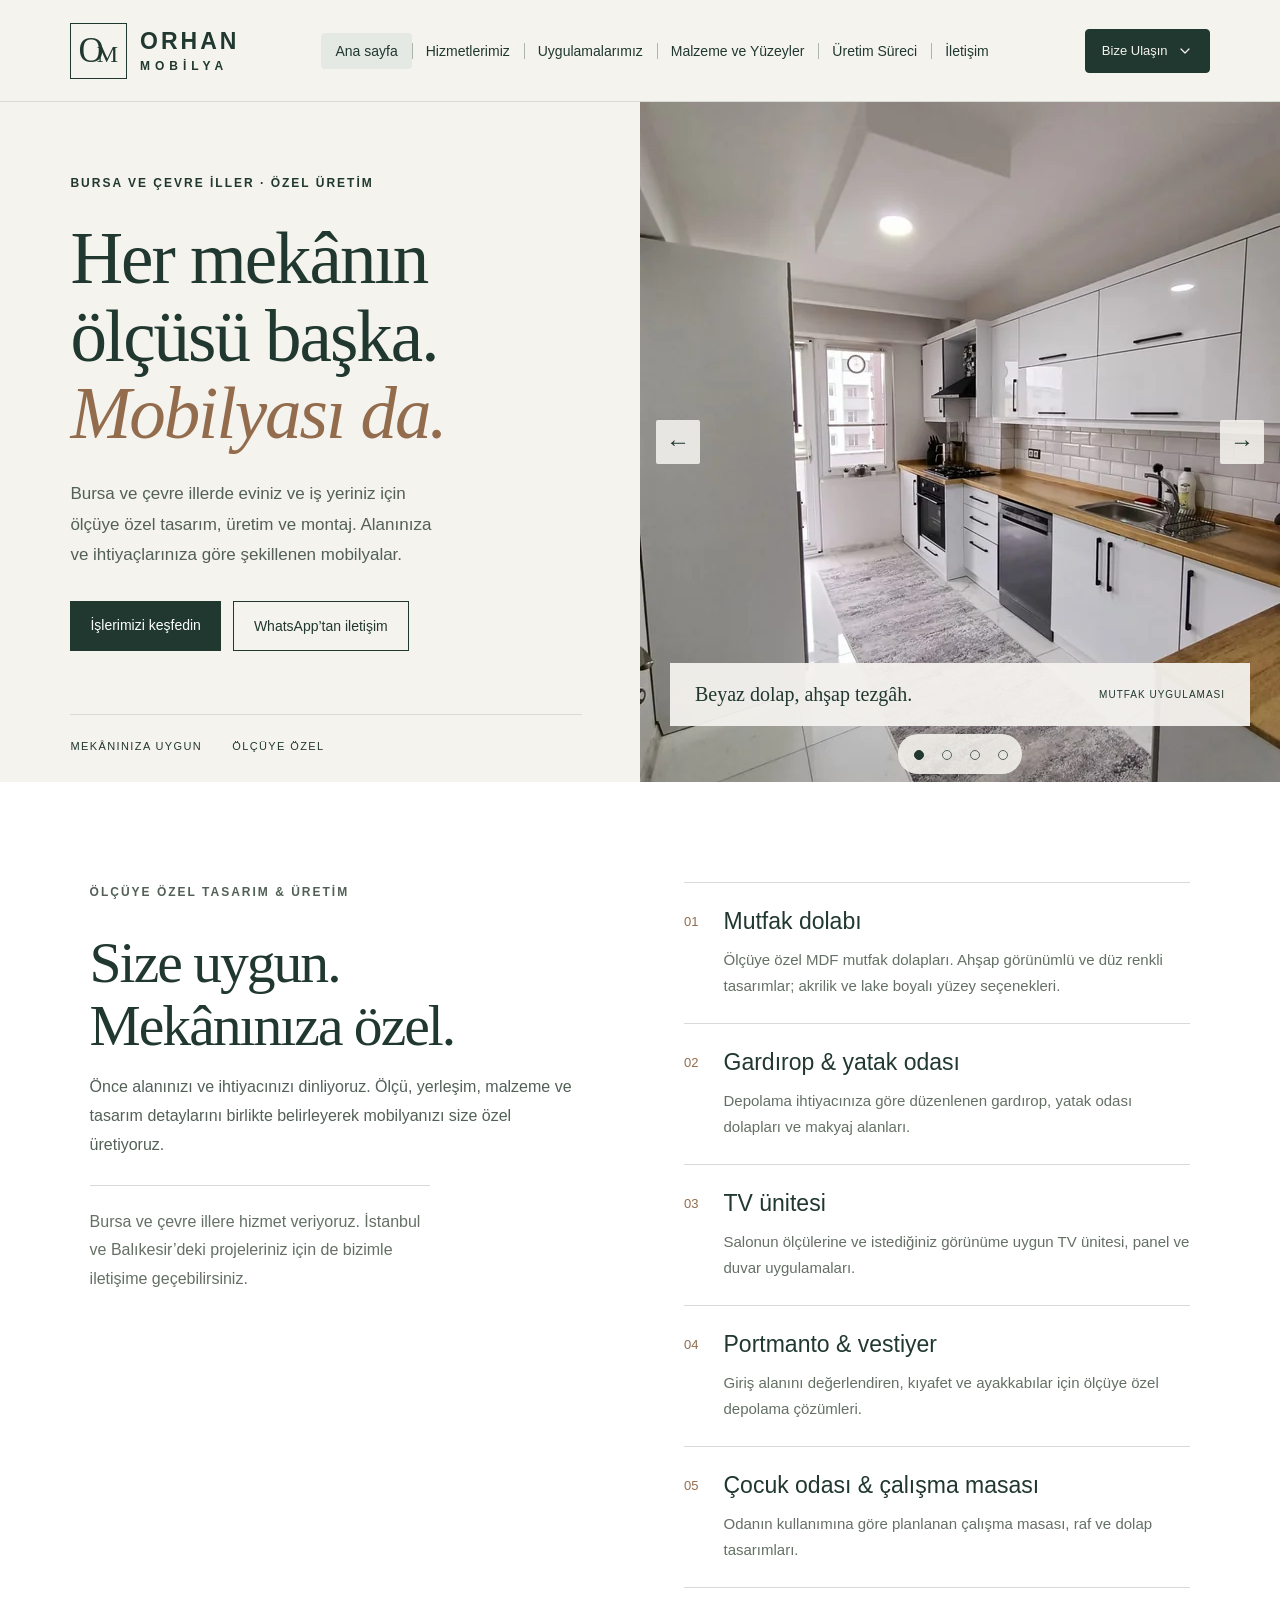
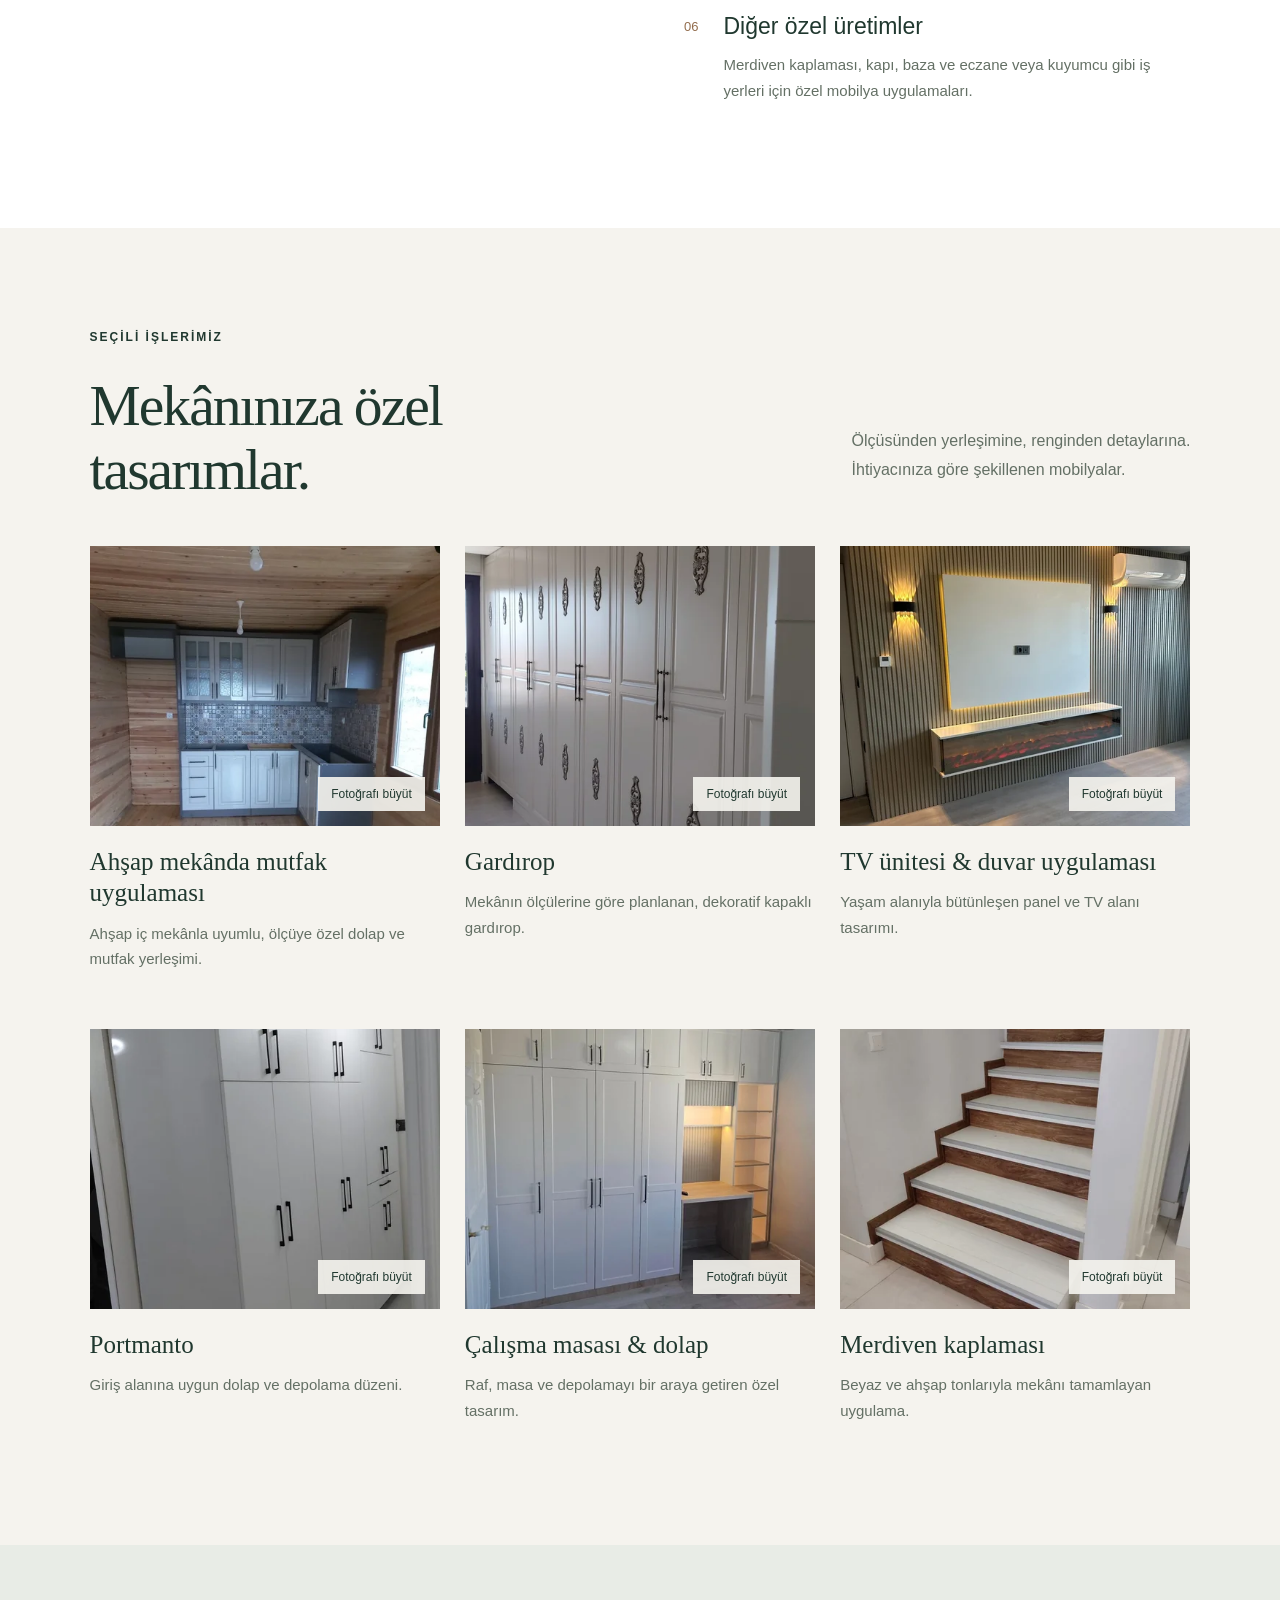
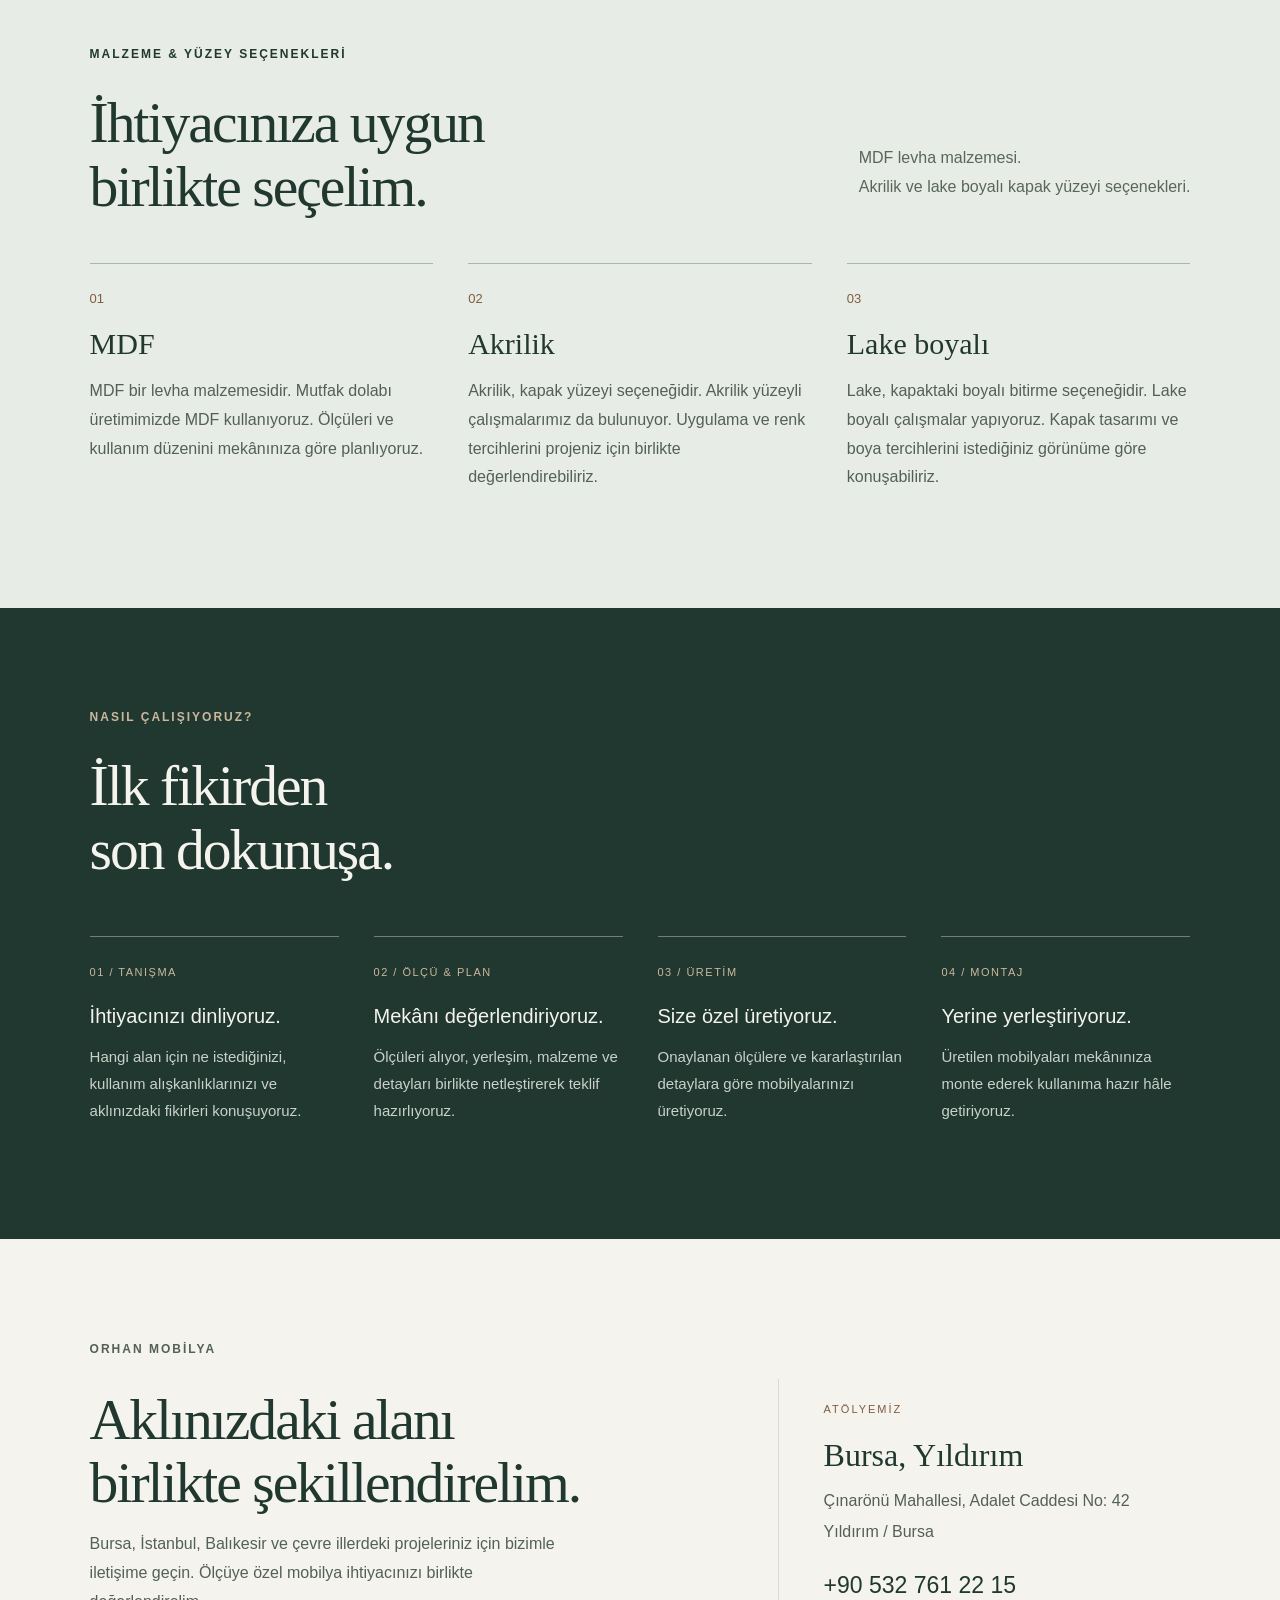
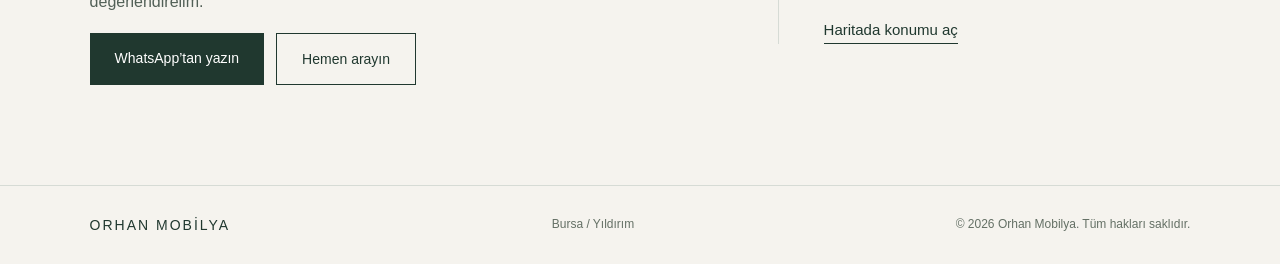
==== index.html @ ac1e9e8d "Update primary domain to www.orhanmobilyabursa.com" ====
<!doctype html>
<html lang="tr">
<head>
<meta charset="UTF-8">
<meta name="viewport" content="width=device-width,initial-scale=1">
<title>Orhan Mobilya | Bursa Yıldırım · Ölçüye Özel Üretim</title>
<meta name="description" content="Bursa ve çevre illerde ölçüye özel mobilya tasarımı, üretimi ve montajı. Gerçek mutfak, gardırop, TV ünitesi ve portmanto uygulamalarımızı keşfedin.">
<link rel="canonical" href="https://www.orhanmobilyabursa.com/">
<meta property="og:url" content="https://www.orhanmobilyabursa.com/">
<link rel="icon" href="/assets/favicon.svg" type="image/svg+xml">
<link rel="stylesheet" href="/style.css">
<script src="/script.js" defer></script>
</head>
<body>
<a class="skip-link" href="#main-content">İçeriğe geç</a>
<header><a class="brand" href="/" aria-current="page" aria-label="Orhan Mobilya ana sayfa"><span class="brand-mark">O<span>M</span></span><span>ORHAN<small>MOBİLYA</small></span></a><button class="menu-toggle" type="button" aria-controls="menu-panel" aria-expanded="false" aria-label="Menüyü aç" hidden><svg width="22" height="22" viewBox="0 0 24 24" fill="none" stroke="currentColor" stroke-width="1.6" stroke-linecap="round" aria-hidden="true"><path d="M4 6h16M4 12h16M4 18h16"/></svg></button><div id="menu-panel"><nav id="main-menu" aria-label="Ana menü"><a href="/" aria-current="page">Ana sayfa</a><a href="/hizmetler/">Hizmetlerimiz</a><a href="/uygulamalar/">Uygulamalarımız</a><a href="/malzemeler/">Malzeme ve Yüzeyler</a><a href="/uretim-sureci/">Üretim Süreci</a><a href="/iletisim/">İletişim</a></nav>
<details class="header-reach"><summary class="header-contact">Bize Ulaşın<svg width="16" height="16" viewBox="0 0 24 24" fill="none" stroke="currentColor" stroke-width="1.8" stroke-linecap="round" stroke-linejoin="round" aria-hidden="true"><path d="m6 9 6 6 6-6"/></svg></summary><div class="reach-options"><a href="tel:+905327612215"><span>Telefon ile arayın</span><strong>+90 532 761 22 15</strong></a><a href="https://wa.me/905327612215" target="_blank" rel="noopener noreferrer"><span>WhatsApp’tan yazın</span><small>Mesaj gönderin ↗</small></a></div></details></div></header>
<main id="main-content"><section class="hero"><div class="hero-copy"><p class="eyebrow">BURSA VE ÇEVRE İLLER · ÖZEL ÜRETİM</p><h1>Her mekânın<br>ölçüsü başka.<br><em>Mobilyası da.</em></h1><p class="intro">Bursa ve çevre illerde eviniz ve iş yeriniz için ölçüye özel tasarım, üretim ve montaj. Alanınıza ve ihtiyaçlarınıza göre şekillenen mobilyalar.</p><div class="hero-actions"><a class="button dark" href="/uygulamalar/">İşlerimizi keşfedin</a><a class="button outline" href="https://wa.me/905327612215" target="_blank" rel="noopener noreferrer">WhatsApp’tan iletişim</a></div><div class="hero-bottom"><span>MEKÂNINIZA UYGUN</span><span>ÖLÇÜYE ÖZEL</span></div></div><div class="hero-gallery" role="region" aria-roledescription="galeri" aria-label="Gerçek proje fotoğrafları">
<div class="hero-track" id="hero-track" tabindex="0" aria-label="Proje fotoğrafları; sağ ve sol ok tuşlarıyla gezinin"><figure class="hero-slide" role="group" aria-roledescription="slayt" aria-label="1 / 4: Mutfak uygulaması"><picture><source type="image/webp" srcset="/assets/mutfak-beyaz-ahsap-tezgah-320.webp 320w, /assets/mutfak-beyaz-ahsap-tezgah-480.webp 480w, /assets/mutfak-beyaz-ahsap-tezgah-640.webp 640w, /assets/mutfak-beyaz-ahsap-tezgah-900.webp 900w, /assets/mutfak-beyaz-ahsap-tezgah-1200.webp 1200w" sizes="(max-width: 700px) 100vw, 50vw"><img src="/assets/mutfak-beyaz-ahsap-tezgah.jpg" width="1200" height="1600" loading="eager" decoding="async" fetchpriority="high" alt="Beyaz kapaklı, siyah kulplu ve ahşap tezgâhlı mutfak dolapları"></picture><figcaption><span>Beyaz dolap, ahşap tezgâh.</span><small>Mutfak uygulaması</small></figcaption></figure>
<figure class="hero-slide" role="group" aria-roledescription="slayt" aria-label="2 / 4: Gardırop uygulaması"><picture><source type="image/webp" srcset="/assets/secilmis-gardirop-320.webp 320w, /assets/secilmis-gardirop-480.webp 480w, /assets/secilmis-gardirop-640.webp 640w, /assets/secilmis-gardirop-900.webp 900w" sizes="(max-width: 700px) 100vw, 50vw"><img src="/assets/secilmis-gardirop.jpg" width="900" height="1600" loading="lazy" decoding="async" alt="Dekoratif kapaklı, ölçüye özel gardırop"></picture><figcaption><span>Mekâna göre planlanan gardırop.</span><small>Gardırop uygulaması</small></figcaption></figure>
<figure class="hero-slide" role="group" aria-roledescription="slayt" aria-label="3 / 4: TV ünitesi uygulaması"><picture><source type="image/webp" srcset="/assets/secilmis-tv-320.webp 320w, /assets/secilmis-tv-480.webp 480w, /assets/secilmis-tv-640.webp 640w, /assets/secilmis-tv-900.webp 900w, /assets/secilmis-tv-1200.webp 1200w" sizes="(max-width: 700px) 100vw, 50vw"><img src="/assets/secilmis-tv.jpg" width="1200" height="1600" loading="lazy" decoding="async" alt="Ahşap tonlarında panel ve TV ünitesi"></picture><figcaption><span>Salonla bütünleşen TV alanı.</span><small>TV ünitesi uygulaması</small></figcaption></figure>
<figure class="hero-slide" role="group" aria-roledescription="slayt" aria-label="4 / 4: Portmanto uygulaması"><picture><source type="image/webp" srcset="/assets/secilmis-portmanto-320.webp 320w, /assets/secilmis-portmanto-480.webp 480w, /assets/secilmis-portmanto-640.webp 640w, /assets/secilmis-portmanto-900.webp 900w, /assets/secilmis-portmanto-1011.webp 1011w" sizes="(max-width: 700px) 100vw, 50vw"><img src="/assets/secilmis-portmanto.jpg" width="1011" height="1600" loading="lazy" decoding="async" alt="Giriş alanında beyaz kapaklı portmanto"></picture><figcaption><span>Giriş alanına uygun depolama.</span><small>Portmanto uygulaması</small></figcaption></figure></div>
<div class="gallery-controls" hidden><button type="button" class="gallery-arrow" data-direction="-1" aria-label="Önceki proje fotoğrafı" aria-controls="hero-track">←</button><div class="gallery-dots"><button class="gallery-dot" type="button" data-slide="0" aria-label="Mutfak uygulaması fotoğrafına geç" aria-current="true"></button><button class="gallery-dot" type="button" data-slide="1" aria-label="Gardırop uygulaması fotoğrafına geç"></button><button class="gallery-dot" type="button" data-slide="2" aria-label="TV ünitesi uygulaması fotoğrafına geç"></button><button class="gallery-dot" type="button" data-slide="3" aria-label="Portmanto uygulaması fotoğrafına geç"></button></div><button type="button" class="gallery-arrow" data-direction="1" aria-label="Sonraki proje fotoğrafı" aria-controls="hero-track">→</button></div>
<p class="sr-only" role="status" aria-live="polite" id="gallery-status">1 / 4: Mutfak uygulaması</p></div></section>
<section id="hizmetler" class="services section"><div class="section-heading"><p class="eyebrow">ÖLÇÜYE ÖZEL TASARIM & ÜRETİM</p><h2>Size uygun.<br>Mekânınıza özel.</h2><p>Önce alanınızı ve ihtiyacınızı dinliyoruz. Ölçü, yerleşim, malzeme ve tasarım detaylarını birlikte belirleyerek mobilyanızı size özel üretiyoruz.</p><p class="service-region">Bursa ve çevre illere hizmet veriyoruz. İstanbul ve Balıkesir’deki projeleriniz için de bizimle iletişime geçebilirsiniz.</p></div><div class="service-list"><article><span>01</span><div><h3>Mutfak dolabı</h3><p>Ölçüye özel MDF mutfak dolapları. Ahşap görünümlü ve düz renkli tasarımlar; akrilik ve lake boyalı yüzey seçenekleri.</p></div></article><article><span>02</span><div><h3>Gardırop & yatak odası</h3><p>Depolama ihtiyacınıza göre düzenlenen gardırop, yatak odası dolapları ve makyaj alanları.</p></div></article><article><span>03</span><div><h3>TV ünitesi</h3><p>Salonun ölçülerine ve istediğiniz görünüme uygun TV ünitesi, panel ve duvar uygulamaları.</p></div></article><article><span>04</span><div><h3>Portmanto & vestiyer</h3><p>Giriş alanını değerlendiren, kıyafet ve ayakkabılar için ölçüye özel depolama çözümleri.</p></div></article><article><span>05</span><div><h3>Çocuk odası & çalışma masası</h3><p>Odanın kullanımına göre planlanan çalışma masası, raf ve dolap tasarımları.</p></div></article><article><span>06</span><div><h3>Diğer özel üretimler</h3><p>Merdiven kaplaması, kapı, baza ve eczane veya kuyumcu gibi iş yerleri için özel mobilya uygulamaları.</p></div></article></div></section>
<section id="isler" class="projects section"><div class="projects-head"><div><p class="eyebrow">SEÇİLİ İŞLERİMİZ</p><h2>Mekânınıza özel<br>tasarımlar.</h2></div><p>Ölçüsünden yerleşimine, renginden detaylarına.<br>İhtiyacınıza göre şekillenen mobilyalar.</p></div><div class="gallery real-gallery"><article class="project-card"><button class="project" data-photo="/assets/secilmis-mutfak.jpg" data-title="Ahşap mekânda mutfak uygulaması"><div class="image-wrap"><picture><source type="image/webp" srcset="/assets/secilmis-mutfak-320.webp 320w, /assets/secilmis-mutfak-480.webp 480w, /assets/secilmis-mutfak-640.webp 640w, /assets/secilmis-mutfak-900.webp 900w, /assets/secilmis-mutfak-1200.webp 1200w" sizes="(max-width: 700px) 86vw, (max-width: 1100px) calc(43vw - 12.5px), calc(28.6667vw - 16.6667px)"><img width="1200" height="1170" decoding="async" loading="lazy" src="/assets/secilmis-mutfak.jpg" alt="Ahşap iç mekânla uyumlu, ölçüye özel dolap ve mutfak yerleşimi."></picture><span>Fotoğrafı büyüt</span></div><div class="caption"><h3>Ahşap mekânda mutfak uygulaması</h3><p>Ahşap iç mekânla uyumlu, ölçüye özel dolap ve mutfak yerleşimi.</p></div></button></article><article class="project-card"><button class="project" data-photo="/assets/secilmis-gardirop.jpg" data-title="Gardırop"><div class="image-wrap"><picture><source type="image/webp" srcset="/assets/secilmis-gardirop-320.webp 320w, /assets/secilmis-gardirop-480.webp 480w, /assets/secilmis-gardirop-640.webp 640w, /assets/secilmis-gardirop-900.webp 900w" sizes="(max-width: 700px) 86vw, (max-width: 1100px) calc(43vw - 12.5px), calc(28.6667vw - 16.6667px)"><img width="900" height="1600" decoding="async" loading="lazy" src="/assets/secilmis-gardirop.jpg" alt="Mekânın ölçülerine göre planlanan, dekoratif kapaklı gardırop."></picture><span>Fotoğrafı büyüt</span></div><div class="caption"><h3>Gardırop</h3><p>Mekânın ölçülerine göre planlanan, dekoratif kapaklı gardırop.</p></div></button></article><article class="project-card"><button class="project" data-photo="/assets/secilmis-tv.jpg" data-title="TV ünitesi &amp; duvar uygulaması"><div class="image-wrap"><picture><source type="image/webp" srcset="/assets/secilmis-tv-320.webp 320w, /assets/secilmis-tv-480.webp 480w, /assets/secilmis-tv-640.webp 640w, /assets/secilmis-tv-900.webp 900w, /assets/secilmis-tv-1200.webp 1200w" sizes="(max-width: 700px) 86vw, (max-width: 1100px) calc(43vw - 12.5px), calc(28.6667vw - 16.6667px)"><img width="1200" height="1600" decoding="async" loading="lazy" src="/assets/secilmis-tv.jpg" alt="Yaşam alanıyla bütünleşen panel ve TV alanı tasarımı."></picture><span>Fotoğrafı büyüt</span></div><div class="caption"><h3>TV ünitesi & duvar uygulaması</h3><p>Yaşam alanıyla bütünleşen panel ve TV alanı tasarımı.</p></div></button></article><article class="project-card"><button class="project" data-photo="/assets/secilmis-portmanto.jpg" data-title="Portmanto"><div class="image-wrap"><picture><source type="image/webp" srcset="/assets/secilmis-portmanto-320.webp 320w, /assets/secilmis-portmanto-480.webp 480w, /assets/secilmis-portmanto-640.webp 640w, /assets/secilmis-portmanto-900.webp 900w, /assets/secilmis-portmanto-1011.webp 1011w" sizes="(max-width: 700px) 86vw, (max-width: 1100px) calc(43vw - 12.5px), calc(28.6667vw - 16.6667px)"><img width="1011" height="1600" decoding="async" loading="lazy" src="/assets/secilmis-portmanto.jpg" alt="Giriş alanına uygun dolap ve depolama düzeni."></picture><span>Fotoğrafı büyüt</span></div><div class="caption"><h3>Portmanto</h3><p>Giriş alanına uygun dolap ve depolama düzeni.</p></div></button></article><article class="project-card"><button class="project" data-photo="/assets/secilmis-calisma.jpg" data-title="Çalışma masası &amp; dolap"><div class="image-wrap"><picture><source type="image/webp" srcset="/assets/secilmis-calisma-320.webp 320w, /assets/secilmis-calisma-480.webp 480w, /assets/secilmis-calisma-640.webp 640w, /assets/secilmis-calisma-900.webp 900w, /assets/secilmis-calisma-1170.webp 1170w" sizes="(max-width: 700px) 86vw, (max-width: 1100px) calc(43vw - 12.5px), calc(28.6667vw - 16.6667px)"><img width="1170" height="1174" decoding="async" loading="lazy" src="/assets/secilmis-calisma.jpg" alt="Raf, masa ve depolamayı bir araya getiren özel tasarım."></picture><span>Fotoğrafı büyüt</span></div><div class="caption"><h3>Çalışma masası & dolap</h3><p>Raf, masa ve depolamayı bir araya getiren özel tasarım.</p></div></button></article><article class="project-card"><button class="project" data-photo="/assets/secilmis-merdiven.jpg" data-title="Merdiven kaplaması"><div class="image-wrap"><picture><source type="image/webp" srcset="/assets/secilmis-merdiven-320.webp 320w, /assets/secilmis-merdiven-480.webp 480w, /assets/secilmis-merdiven-640.webp 640w, /assets/secilmis-merdiven-900.webp 900w, /assets/secilmis-merdiven-1200.webp 1200w" sizes="(max-width: 700px) 86vw, (max-width: 1100px) calc(43vw - 12.5px), calc(28.6667vw - 16.6667px)"><img width="1200" height="1600" decoding="async" loading="lazy" src="/assets/secilmis-merdiven.jpg" alt="Beyaz ve ahşap tonlarıyla mekânı tamamlayan uygulama."></picture><span>Fotoğrafı büyüt</span></div><div class="caption"><h3>Merdiven kaplaması</h3><p>Beyaz ve ahşap tonlarıyla mekânı tamamlayan uygulama.</p></div></button></article></div></section>
<section id="malzemeler" class="materials section"><div class="projects-head"><div><p class="eyebrow">MALZEME & YÜZEY SEÇENEKLERİ</p><h2>İhtiyacınıza uygun<br>birlikte seçelim.</h2></div><p>MDF levha malzemesi.<br>Akrilik ve lake boyalı kapak yüzeyi seçenekleri.</p></div><div class="material-grid"><article><span>01</span><h3>MDF</h3><p>MDF bir levha malzemesidir. Mutfak dolabı üretimimizde MDF kullanıyoruz. Ölçüleri ve kullanım düzenini mekânınıza göre planlıyoruz.</p></article><article><span>02</span><h3>Akrilik</h3><p>Akrilik, kapak yüzeyi seçeneğidir. Akrilik yüzeyli çalışmalarımız da bulunuyor. Uygulama ve renk tercihlerini projeniz için birlikte değerlendirebiliriz.</p></article><article><span>03</span><h3>Lake boyalı</h3><p>Lake, kapaktaki boyalı bitirme seçeneğidir. Lake boyalı çalışmalar yapıyoruz. Kapak tasarımı ve boya tercihlerini istediğiniz görünüme göre konuşabiliriz.</p></article></div></section>
<section id="surec" class="process section"><p class="eyebrow">NASIL ÇALIŞIYORUZ?</p><h2>İlk fikirden<br>son dokunuşa.</h2><div class="steps"><article><span>01 / TANIŞMA</span><h3>İhtiyacınızı dinliyoruz.</h3><p>Hangi alan için ne istediğinizi, kullanım alışkanlıklarınızı ve aklınızdaki fikirleri konuşuyoruz.</p></article><article><span>02 / ÖLÇÜ & PLAN</span><h3>Mekânı değerlendiriyoruz.</h3><p>Ölçüleri alıyor, yerleşim, malzeme ve detayları birlikte netleştirerek teklif hazırlıyoruz.</p></article><article><span>03 / ÜRETİM</span><h3>Size özel üretiyoruz.</h3><p>Onaylanan ölçülere ve kararlaştırılan detaylara göre mobilyalarınızı üretiyoruz.</p></article><article><span>04 / MONTAJ</span><h3>Yerine yerleştiriyoruz.</h3><p>Üretilen mobilyaları mekânınıza monte ederek kullanıma hazır hâle getiriyoruz.</p></article></div></section>
<section id="iletisim" class="contact section"><div><p class="eyebrow">ORHAN MOBİLYA</p><h2>Aklınızdaki alanı<br>birlikte şekillendirelim.</h2><p>Bursa, İstanbul, Balıkesir ve çevre illerdeki projeleriniz için bizimle iletişime geçin. Ölçüye özel mobilya ihtiyacınızı birlikte değerlendirelim.</p><div class="contact-actions"><a class="button dark" href="https://wa.me/905327612215" target="_blank" rel="noopener noreferrer">WhatsApp’tan yazın</a><a class="button outline" href="tel:+905327612215">Hemen arayın</a></div></div><aside><span class="location-label">ATÖLYEMİZ</span><h3>Bursa, Yıldırım</h3><address>Çınarönü Mahallesi, Adalet Caddesi No: 42<br>Yıldırım / Bursa</address><a class="phone-link" href="tel:+905327612215">+90 532 761 22 15</a><a class="map-link" href="https://www.google.com/maps/search/?api=1&amp;query=Orhan%20Mobilya%2C%20%C3%87%C4%B1nar%C3%B6n%C3%BC%20Mahallesi%2C%20Adalet%20Caddesi%20No%3A%2042%2C%20Y%C4%B1ld%C4%B1r%C4%B1m%2C%20Bursa" target="_blank" rel="noopener noreferrer">Haritada konumu aç</a></aside></section></main>
<footer><a class="footer-brand" href="/">ORHAN MOBİLYA</a><span>Bursa / Yıldırım</span><span class="copyright">© 2026 Orhan Mobilya. Tüm hakları saklıdır.</span></footer>

<dialog id="photo-dialog" aria-labelledby="photo-title"><button class="close" aria-label="Fotoğrafı kapat">×</button><img id="large-photo" decoding="async" alt=""><h2 id="photo-title"></h2></dialog>
</body>
</html>
---- style.css ----
:root{--ink:#20382f;--paper:#f5f3ee;--copper:#926c4c;--line:#d6dbd5}*{box-sizing:border-box}html{scroll-behavior:smooth;scroll-padding-top:95px}body{margin:0;background:var(--paper);color:var(--ink);font-family:Arial,Helvetica,sans-serif;font-size:16px}a{color:inherit;text-decoration:none}button{font:inherit}header{height:102px;padding:0 5.5%;display:flex;align-items:center;justify-content:space-between;border-bottom:1px solid var(--line);gap:24px}.brand{display:flex;align-items:center;gap:13px;letter-spacing:3px;font-weight:700;font-size:23px}.brand small{display:block;font-size:12px;letter-spacing:5px;margin-top:4px}.brand-mark{border:1px solid var(--ink);font-family:Georgia,serif;font-size:35px;letter-spacing:-7px;padding:7px 15px 7px 7px;font-weight:400}.brand-mark span{font-size:24px}nav{display:flex;gap:30px;font-size:14px}.header-contact{font-size:14px;border-bottom:1px solid var(--ink);padding-bottom:7px}.hero{display:grid;grid-template-columns:1fr 1fr;min-height:680px}.hero-copy{padding:72px 9% 30px 11%;display:flex;flex-direction:column;align-items:flex-start}.eyebrow{font-size:12px;letter-spacing:2px;line-height:1.6;font-weight:600;margin:0 0 27px}h1,h2{font-family:Georgia,'Times New Roman',serif;font-weight:400;margin:0;letter-spacing:-2px}h1{font-size:clamp(54px,5.7vw,86px);line-height:1.06}h1 em{font-weight:400;color:var(--copper)}.intro{font-size:17px;line-height:1.8;max-width:370px;margin:27px 0 30px;color:#526057}.button{display:inline-block;padding:17px 25px;font-size:14px}.dark{background:var(--ink);color:#fff}.button:hover{background:#355444}.hero-bottom{display:flex;gap:30px;border-top:1px solid var(--line);width:100%;margin-top:auto;padding-top:25px;font-size:11px;letter-spacing:1.4px}.hero-photo{position:relative;min-height:680px;overflow:hidden}.hero-photo img{width:100%;height:100%;position:absolute;object-fit:cover;object-position:center 47%}.photo-label{position:absolute;bottom:25px;left:30px;right:30px;background:#f5f3eef0;padding:20px 25px;display:flex;justify-content:space-between;gap:15px;align-items:center;font-family:Georgia,serif;font-size:20px}.photo-label small{font:10px Arial;letter-spacing:1px}.section{padding:100px 7%}h2{font-size:clamp(38px,4.5vw,60px);line-height:1.1}h3{font-weight:400;font-size:23px;margin:0 0 12px}.services{display:grid;grid-template-columns:1fr 1fr;gap:8%;background:#fff}.section-heading>p:last-child{max-width:340px;line-height:1.8;color:#647065;margin-top:25px}.service-list article{display:flex;gap:25px;padding:25px 0;border-top:1px solid var(--line)}.service-list article>span{color:var(--copper);font-size:13px;padding-top:6px}.service-list p{font-size:15px;line-height:1.7;color:#647065;margin:0}.projects-head{display:flex;justify-content:space-between;align-items:end;margin-bottom:45px}.projects-head>p{line-height:1.8;color:#647065}.gallery{display:grid;grid-template-columns:1.08fr 1fr;gap:35px}.project{padding:0;border:0;text-align:left;background:none;color:inherit;cursor:zoom-in;width:100%}.image-wrap{position:relative;overflow:hidden;height:270px}.image-wrap img{width:100%;height:100%;object-fit:cover;display:block;transition:transform .5s}.project:hover img{transform:scale(1.035)}.tall .image-wrap{height:680px}.image-wrap>span{position:absolute;right:15px;bottom:15px;padding:10px 13px;background:#f5f3eee8;font-size:12px}.caption{padding:20px 0 22px}.caption h3{font-family:Georgia,serif;font-size:25px}.caption p{font-size:14px;color:#647065;margin:0}.gallery-stack{display:grid;gap:12px}.process{background:var(--ink);color:#f5f3ee}.process .eyebrow{color:#cbb79e}.steps{display:grid;grid-template-columns:repeat(4,1fr);gap:35px;margin-top:55px}.steps article{border-top:1px solid #718077;padding-top:25px}.steps span{font-size:11px;letter-spacing:1.5px;color:#cbb79e}.steps h3{font-size:20px;margin:25px 0 13px}.steps p{font-size:15px;line-height:1.8;color:#c9d1ca}.contact{display:grid;grid-template-columns:1.4fr 1fr;gap:10%}.contact>div>p:last-child{line-height:1.8;color:#647065;margin-top:25px}.contact aside{border-left:1px solid var(--line);padding:20px 0 0 45px;align-self:center}.location-label{font-size:11px;letter-spacing:2px;color:var(--copper)}.contact h3{font:32px Georgia,serif;margin-top:20px}.contact aside p{line-height:1.8;color:#647065}.contact-note{font-size:14px;line-height:1.8;margin-top:25px;padding-top:22px;border-top:1px solid var(--line)}footer{padding:28px 7%;border-top:1px solid var(--line);display:flex;justify-content:space-between;gap:20px;font-size:12px;color:#647065}.footer-brand{letter-spacing:2px;color:var(--ink);font-size:14px}dialog{border:0;background:var(--paper);padding:25px;max-width:90vw;max-height:92vh}dialog::backdrop{background:#10251ded}dialog img{display:block;max-width:80vw;max-height:73vh;object-fit:contain}dialog h2{font-size:23px;letter-spacing:0;margin-top:20px}.close{position:absolute;right:30px;top:30px;width:40px;height:40px;background:var(--paper);border:0;font-size:30px;cursor:pointer}a:focus-visible,button:focus-visible{outline:3px solid #bd8351;outline-offset:5px}@media(max-width:1000px){header{padding:0 5%;height:90px}nav{gap:18px}.hero-copy{padding:55px 8%}.hero{min-height:610px}.hero-photo{min-height:610px}.photo-label{flex-direction:column;align-items:start}.steps{grid-template-columns:1fr 1fr}.tall .image-wrap{height:640px}}@media(max-width:700px){header{height:82px}.brand{font-size:18px}.brand small{font-size:10px}.brand-mark{font-size:28px}nav{display:none}.header-contact{font-size:12px}.hero{grid-template-columns:1fr}.hero-copy{padding:45px 7% 30px}.eyebrow{font-size:11px;margin-bottom:22px}h1{font-size:58px}.intro{font-size:16px;max-width:100%}.hero-bottom{margin-top:35px}.hero-photo{min-height:460px}.photo-label{left:20px;right:20px;bottom:20px;flex-direction:row;font-size:17px}.photo-label small{font-size:9px}.section{padding:65px 7%}.services{grid-template-columns:1fr;gap:30px}h2{font-size:43px}.projects-head{display:block}.projects-head>p{margin-top:22px}.gallery{grid-template-columns:1fr;gap:20px}.tall .image-wrap{height:500px}.image-wrap{height:280px}.steps{gap:25px;grid-template-columns:1fr}.steps h3{margin-top:17px}.contact{grid-template-columns:1fr;gap:30px}.contact aside{padding:25px 0 0;border-left:0;border-top:1px solid var(--line)}footer{flex-direction:column;gap:15px}dialog{padding:15px}dialog img{max-width:82vw}.close{top:20px;right:20px}}@media(prefers-reduced-motion:reduce){html{scroll-behavior:auto}*{transition:none!important}}

/* Updated project gallery, materials and contact */
.hero-actions,.contact-actions{display:flex;gap:12px;flex-wrap:wrap}.outline{border:1px solid var(--ink)}.outline:hover{background:#e5e9e3}.hero-actions .button{padding:16px 20px}.real-gallery{grid-template-columns:repeat(3,minmax(0,1fr));gap:35px 25px}.real-gallery .image-wrap{height:310px}.real-gallery .project{align-self:start}.real-gallery .caption p{line-height:1.7}.materials{background:#e8ece6}.material-grid{display:grid;grid-template-columns:repeat(3,1fr);gap:35px}.material-grid article{border-top:1px solid #aab6a9;padding-top:25px}.material-grid article>span{font-size:13px;color:var(--copper)}.material-grid h3{font-family:Georgia,serif;font-size:30px;margin-top:20px}.material-grid p{font-size:16px;line-height:1.8;color:#526057}.contact address{font-style:normal;font-size:16px;line-height:1.9;color:#526057}.phone-link{display:block;font-size:23px;margin-top:25px}.map-link{display:inline-block;margin-top:22px;padding-bottom:5px;border-bottom:1px solid var(--ink);font-size:15px}@media(max-width:1100px){nav{gap:17px}.header-contact{font-size:12px}.real-gallery{grid-template-columns:repeat(2,minmax(0,1fr))}}@media(max-width:700px){.real-gallery,.material-grid{grid-template-columns:1fr}.real-gallery .image-wrap{height:350px}.real-gallery{gap:25px}.material-grid{gap:25px}.hero-actions .button{font-size:14px}.contact-actions{gap:10px}.phone-link{font-size:22px}}

.service-region{border-top:1px solid var(--line);padding-top:22px}.real-gallery .image-wrap{height:360px}.real-gallery .project:nth-child(4) img{object-position:50% 62%}@media(max-width:700px){.real-gallery .image-wrap{height:380px}}

/* Responsive navigation and photo viewer */
#menu-panel{display:contents}
#main-menu{gap:0}
#main-menu a{position:relative;padding:10px 14px;border-radius:4px;transition:background-color .2s,color .2s,transform .2s}
#main-menu a+a::before{content:"";position:absolute;left:0;top:50%;width:1px;height:16px;background:#aab6a9;transform:translateY(-50%);pointer-events:none}
#main-menu a:hover,#main-menu a:focus-visible{background:#e5e9e3;color:#355444;transform:translateY(-2px)}
.menu-toggle{display:none;border:1px solid var(--ink);background:transparent;color:var(--ink);padding:10px 14px;cursor:pointer;min-height:44px}
.menu-toggle[hidden]{display:none}
.photo-open{overflow:hidden}
dialog img{max-width:100%;height:auto}
dialog h2{overflow-wrap:anywhere}
.hero-copy,.section-heading,.service-list,.contact>div,.contact aside{min-width:0}
@media(max-width:1000px){
 header{height:auto;min-height:90px;flex-wrap:wrap;gap:12px;padding-top:16px;padding-bottom:16px}
 .brand{margin-right:auto}
 .menu-toggle:not([hidden]){display:block}
 #main-menu{order:4;display:flex;flex-basis:100%;flex-wrap:wrap;gap:8px;padding-top:12px;border-top:1px solid var(--line)}
 header:has(.menu-toggle:not([hidden])) #main-menu:not(.is-open){display:none}
 #main-menu a{padding:12px 14px;min-height:44px;border:1px solid var(--line)}
 #main-menu a+a::before{display:none}
}
@media(max-width:700px){
 header{min-height:82px}
 h1{font-size:clamp(46px,8.3vw,58px)}
 h2{font-size:clamp(35px,7vw,43px)}
 .hero-bottom{flex-wrap:wrap;gap:12px 24px}
 .photo-label{flex-wrap:wrap;padding:16px 20px}
 .header-contact{padding:10px 0;min-height:44px}
 dialog{max-width:90vw;max-height:92dvh}
 dialog img{max-height:70dvh}
 .close{width:44px;height:44px}
}
@media(max-width:380px){header{gap:8px}.header-contact{order:3;flex-basis:100%;border-bottom:0}}

/* Header contact button */
.header-reach{position:relative;flex-shrink:0}
.header-contact{list-style:none;cursor:pointer}
.header-contact::-webkit-details-marker{display:none}
.header-reach[open] .header-contact svg{transform:rotate(180deg)}
.reach-options{position:absolute;right:0;top:calc(100% + 10px);z-index:10;width:250px;max-width:calc(100vw - 32px);padding:8px;border:1px solid var(--line);border-radius:6px;background:var(--paper);box-shadow:0 8px 24px #20382f24}
.reach-options a{display:flex;flex-direction:column;gap:6px;padding:14px;border-radius:4px;font-size:14px;transition:background-color .2s}
.reach-options a+a{border-top:1px solid var(--line)}
.reach-options a:hover,.reach-options a:focus-visible{background:#e5e9e3}
.reach-options strong{font-size:16px;font-weight:500}
.reach-options small{color:#526057;font-size:12px}
@media(max-width:700px){.header-reach{order:3;flex-basis:100%;display:flex;justify-content:flex-end}.header-reach .header-contact{flex-basis:auto}.reach-options{top:calc(100% + 8px)}}
.header-contact{display:inline-flex;align-items:center;justify-content:center;gap:9px;min-height:44px;padding:12px 16px;border:1px solid var(--ink);border-radius:4px;background:var(--ink);color:var(--paper);font-size:13px;font-weight:500;white-space:nowrap;transition:background-color .2s,border-color .2s,box-shadow .2s,transform .2s}
.header-contact svg{flex-shrink:0}
.header-contact:hover,.header-contact:focus-visible{background:#355444;border-color:#355444;box-shadow:0 3px 10px #20382f20;transform:translateY(-2px)}
@media(min-width:1001px) and (max-width:1250px){header{height:auto;flex-wrap:wrap;padding-top:18px;padding-bottom:18px;gap:16px}.brand{margin-right:auto}#main-menu{order:3;flex-basis:100%;justify-content:center}}

/* Compact mobile header and contact panel */
#malzemeler .projects-head>p{color:#59665b}
#malzemeler .material-grid article>span,#iletisim .location-label{color:#805d40}
.real-gallery .image-wrap{height:auto;aspect-ratio:var(--photo-ratio)}
.image-wrap picture{display:block;width:100%;height:100%}
summary:focus-visible{outline:3px solid #bd8351;outline-offset:3px}
footer{align-items:center;line-height:1.6}
.copyright{font-size:12px;letter-spacing:0}
@media(max-width:1000px){
 header{min-height:76px;padding:14px 5%;gap:0 16px;align-items:center}
 .brand{flex-shrink:0}
 .menu-toggle:not([hidden]){display:flex;align-items:center;justify-content:center;width:44px;height:44px;padding:0;border:0;border-radius:3px;background:transparent}
 .menu-toggle:hover,.menu-toggle[aria-expanded="true"]{background:#e5e9e3}
 #menu-panel{display:block;flex-basis:100%;min-width:0;margin-top:12px;padding:8px 0 0;border-top:1px solid var(--line)}
 header:has(.menu-toggle:not([hidden])) #menu-panel:not(.is-open){display:none}
 header:has(.menu-toggle:not([hidden])) #main-menu:not(.is-open),#main-menu{display:flex;flex-direction:column;flex-wrap:nowrap;gap:0;padding:0;border:0}
 #main-menu a{padding:12px 8px;border:0;border-radius:3px;font-size:14px;min-height:44px}
 #main-menu a:hover,#main-menu a:focus-visible{transform:none}
 .header-reach{display:block;margin-top:6px;padding-top:6px;border-top:1px solid var(--line)}
 .header-reach .header-contact{display:flex;justify-content:space-between;width:100%;min-height:44px;padding:12px 8px;border:0;border-radius:3px;background:transparent;color:var(--ink);font-size:14px}
 .header-contact:hover,.header-contact:focus-visible{background:#e5e9e3;box-shadow:none;transform:none}
 .reach-options{position:static;width:100%;max-width:none;margin:0;padding:0 8px 8px;border:0;border-radius:0;background:transparent;box-shadow:none}
 .reach-options a{padding:12px 8px;overflow-wrap:anywhere}
 .reach-options a+a{border-top:0}
}
@media(max-width:700px){
 header{padding:12px 5%;min-height:70px}
 .brand{gap:10px}
 footer{align-items:flex-start;gap:8px;padding:24px 7%}
 .copyright{max-width:100%;text-wrap:balance}
 .contact-actions .button{padding:12px 16px}
}

/* Shared page layout and navigation */
body{min-height:100vh;display:flex;flex-direction:column}
main{flex:1;min-width:0}
html{scroll-padding-top:24px}
#main-menu a[aria-current="page"]{color:var(--ink);background:#e5e9e3}
.page-title{font-size:clamp(40px,4.5vw,64px);line-height:1.12;max-width:720px}
.section-heading>p,.contact>div>p{line-height:1.8;color:#526057;max-width:500px}
.skip-link{position:absolute;top:8px;left:8px;z-index:30;padding:12px;background:var(--ink);color:white;transform:translateY(-150%)}
.skip-link:focus{transform:none}
.sr-only{position:absolute;width:1px;height:1px;padding:0;margin:-1px;overflow:hidden;clip:rect(0,0,0,0);white-space:nowrap;border:0}
.text-link{display:inline-block;border-bottom:1px solid var(--ink);padding:8px 0;font-size:14px;color:var(--ink)}
.text-link:hover{color:#805d40}
/* Opening gallery integrated into the original photo area */
.hero-gallery{min-width:0;position:relative;min-height:680px;overflow:hidden;background:#e8ece6}
.hero-track{position:absolute;inset:0;display:flex;height:100%;overflow-x:auto;overflow-y:hidden;scroll-snap-type:x mandatory;scrollbar-width:none;overscroll-behavior-x:contain}
.hero-track::-webkit-scrollbar{display:none}
.hero-track:focus-visible{outline:3px solid #805d40;outline-offset:-3px}
.hero-slide{flex:0 0 100%;min-width:0;margin:0;position:relative;scroll-snap-align:start;scroll-snap-stop:always}
.hero-slide picture{position:absolute;inset:0;display:block}
.hero-slide img{display:block;width:100%;height:100%;object-fit:cover;object-position:center 47%}
.hero-slide:nth-child(2) img{object-position:50% 42%}
.hero-slide figcaption{position:absolute;bottom:56px;left:30px;right:30px;background:#f5f3eef0;padding:20px 25px;display:flex;justify-content:space-between;gap:15px;align-items:center;font:20px Georgia,serif;color:var(--ink)}
.hero-slide figcaption small{font:10px Arial,Helvetica,sans-serif;letter-spacing:1px;text-transform:uppercase}
.gallery-controls{position:absolute;inset:0;pointer-events:none}
.gallery-controls[hidden]{display:none}
.gallery-arrow{position:absolute;top:50%;margin-top:-22px;width:44px;height:44px;border:0;border-radius:2px;background:#f5f3eedf;color:var(--ink);font-size:24px;cursor:pointer;pointer-events:auto}
.gallery-arrow[data-direction="-1"]{left:16px}
.gallery-arrow[data-direction="1"]{right:16px}
.gallery-arrow:hover{background:var(--paper)}
.gallery-dots{position:absolute;bottom:8px;left:50%;transform:translateX(-50%);display:flex;background:#f5f3eedf;border-radius:20px;padding:0 6px;pointer-events:auto}
.gallery-dot{border:0;position:relative;width:28px;height:40px;padding:0;background:transparent;cursor:pointer}
.gallery-dot::after{content:"";position:absolute;left:10px;top:16px;width:8px;height:8px;border:1px solid #59665b;border-radius:50%}
.gallery-dot[aria-current="true"]::after{background:var(--ink);border-color:var(--ink)}
.real-gallery .image-wrap{height:auto;aspect-ratio:5/4}
.project-card{min-width:0}
.real-gallery .caption h3{font-size:25px;line-height:1.25}
.real-gallery .caption p{font-size:15px;line-height:1.7}
dialog img{width:auto;height:auto;max-width:80vw;max-height:73dvh}
@media(max-width:1000px){
 .hero-gallery{min-height:610px}
 .hero-slide figcaption{flex-direction:column;align-items:flex-start}
}
@media(max-width:700px){
 .page-title{font-size:clamp(35px,8vw,43px);letter-spacing:-1px}
 .hero-gallery{min-height:460px}
 .hero-slide figcaption{bottom:52px;left:20px;right:20px;padding:16px 20px;font-size:17px;gap:8px}
 .hero-slide figcaption small{font-size:10px}
 .gallery-arrow[data-direction="-1"]{left:10px}
 .gallery-arrow[data-direction="1"]{right:10px}
 .real-gallery{gap:28px}
 .real-gallery .image-wrap{aspect-ratio:1/1}
 .real-gallery .caption{padding:16px 0 0}
 .real-gallery .caption h3{font-size:24px}
 .real-gallery .caption p{font-size:15px}
 dialog img{max-height:70dvh}
}
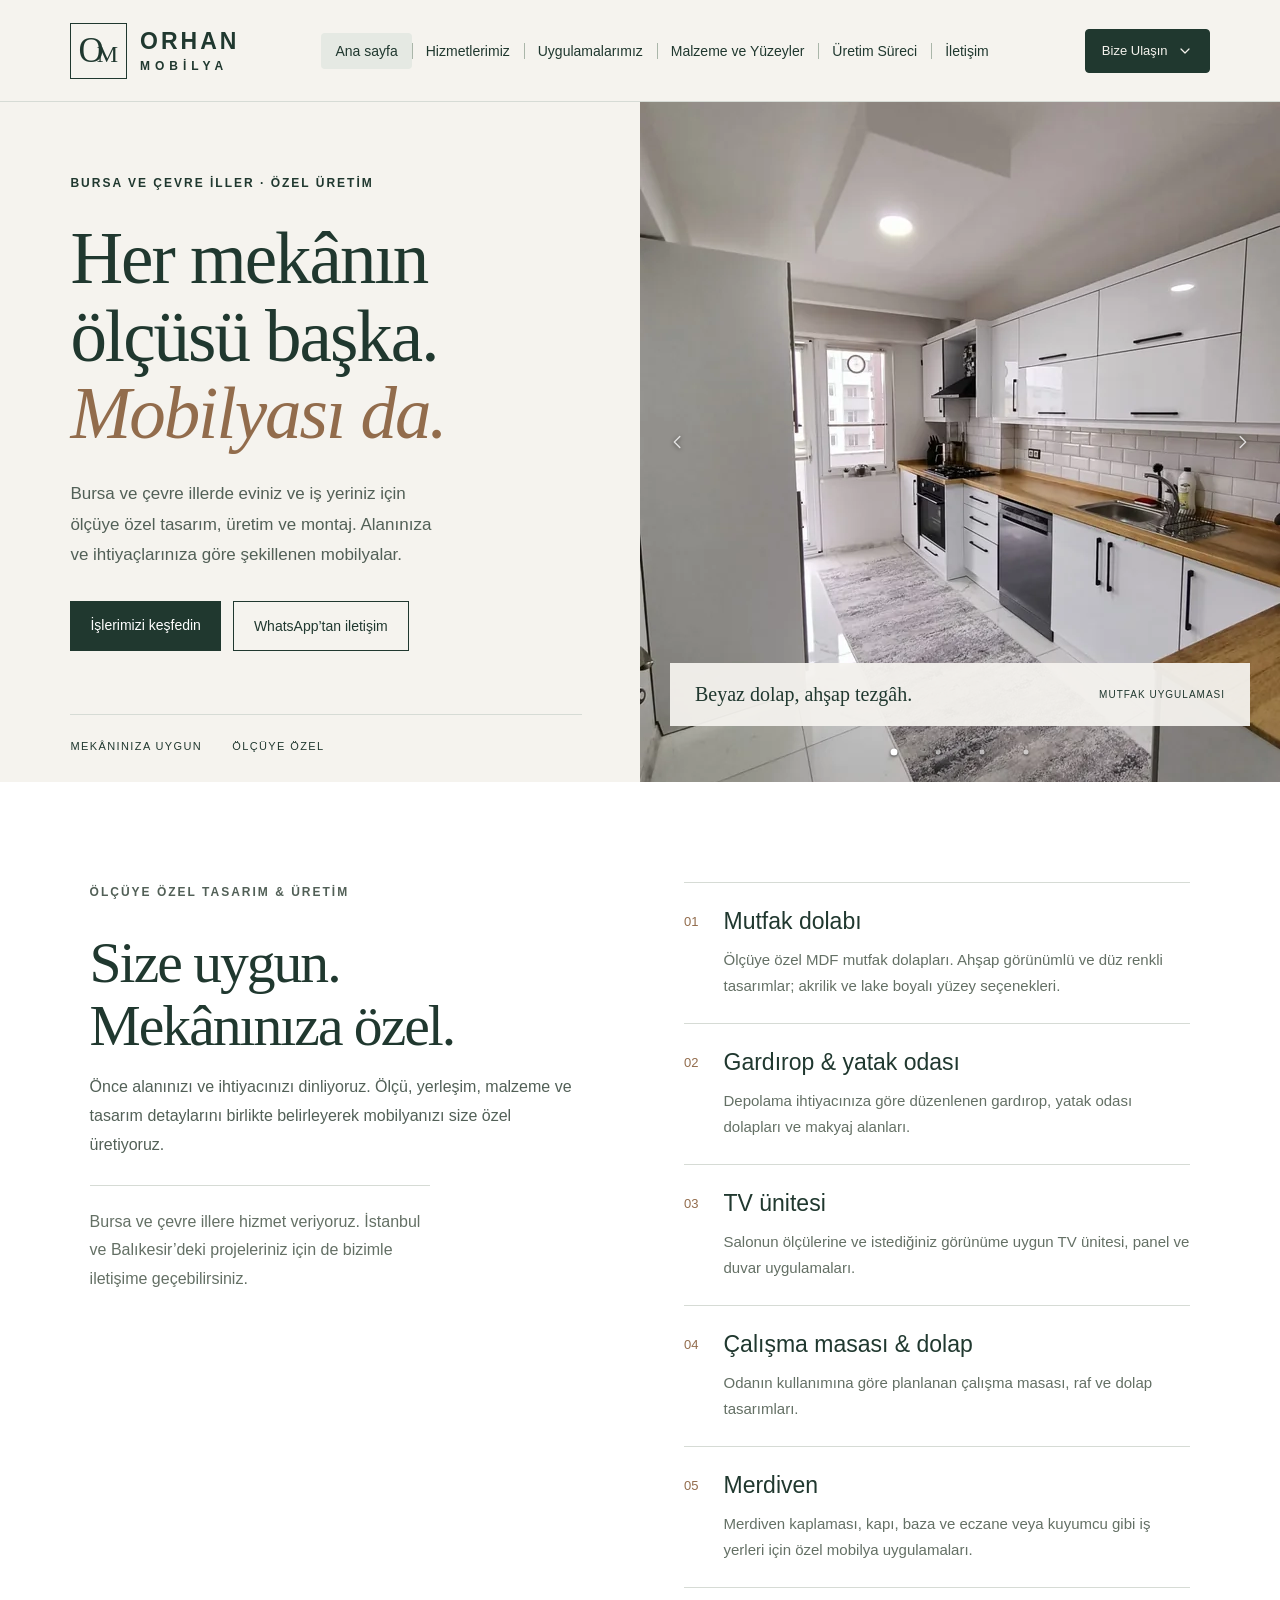
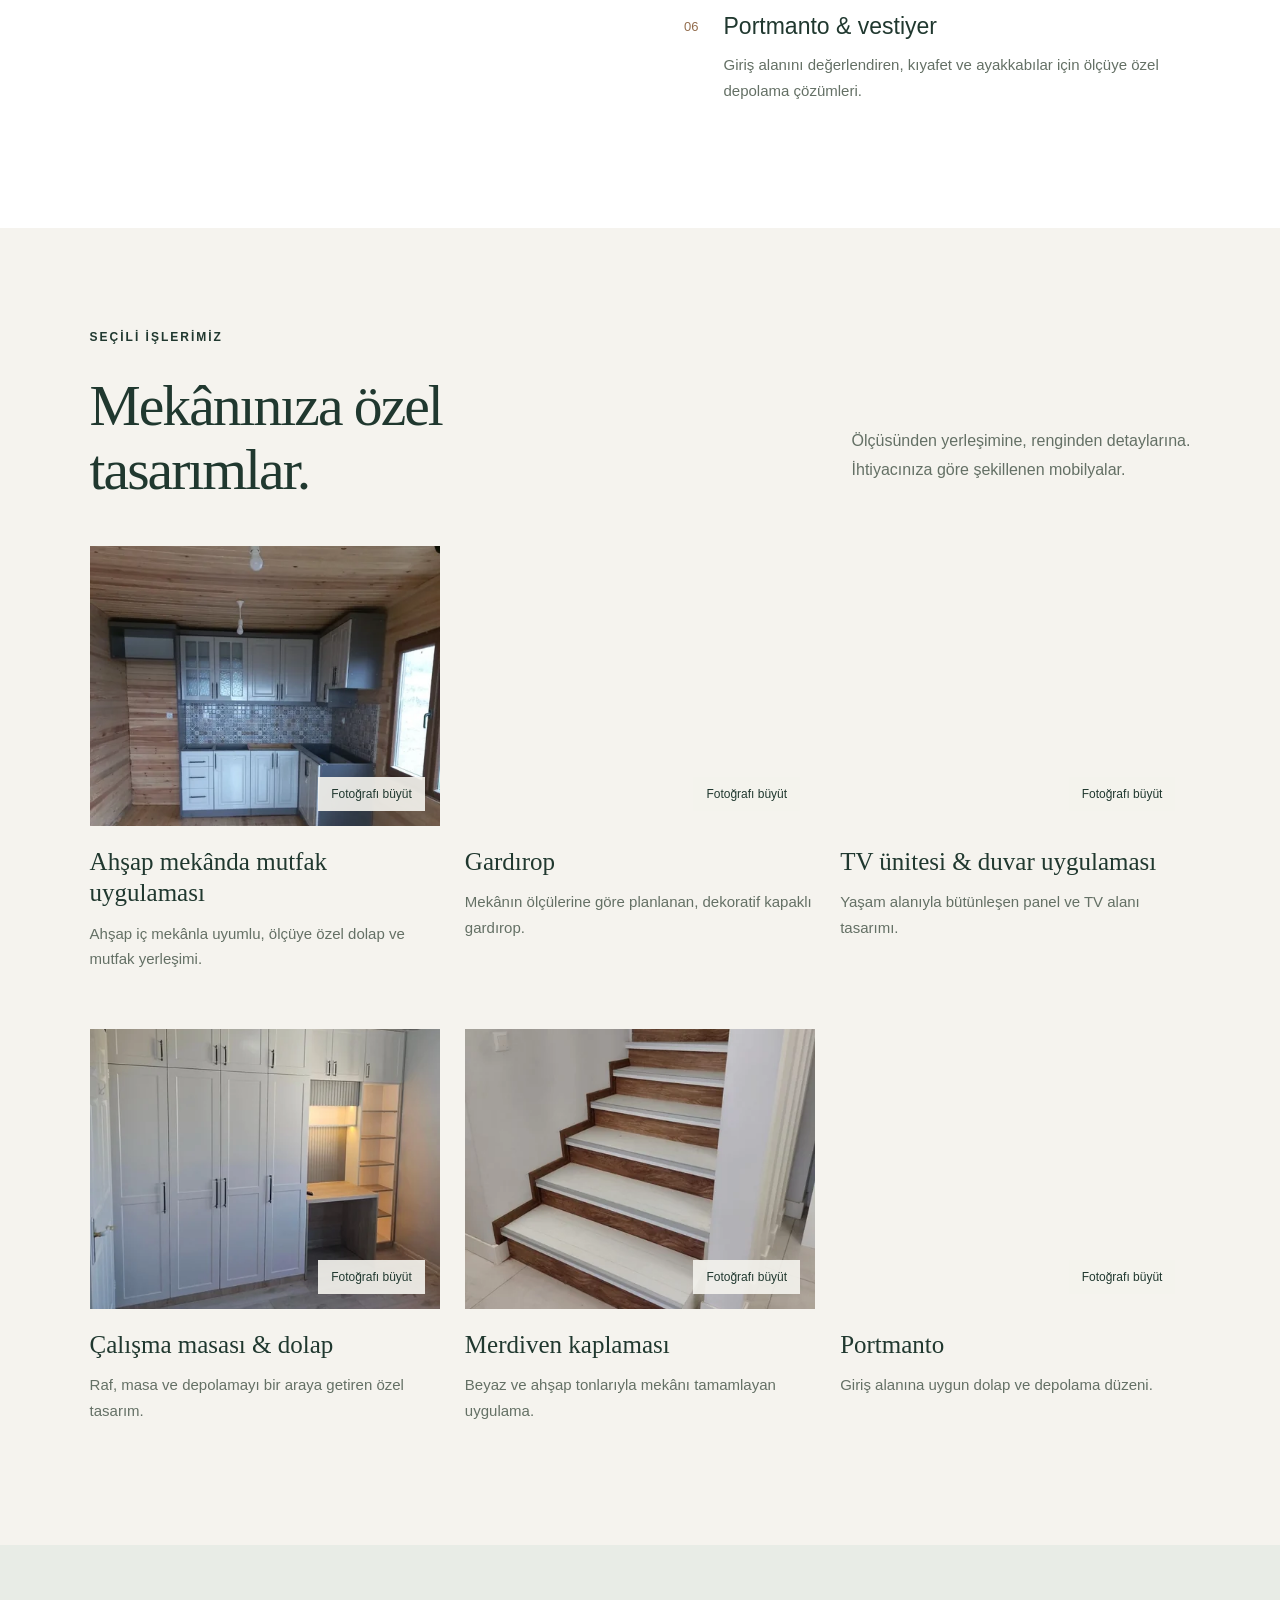
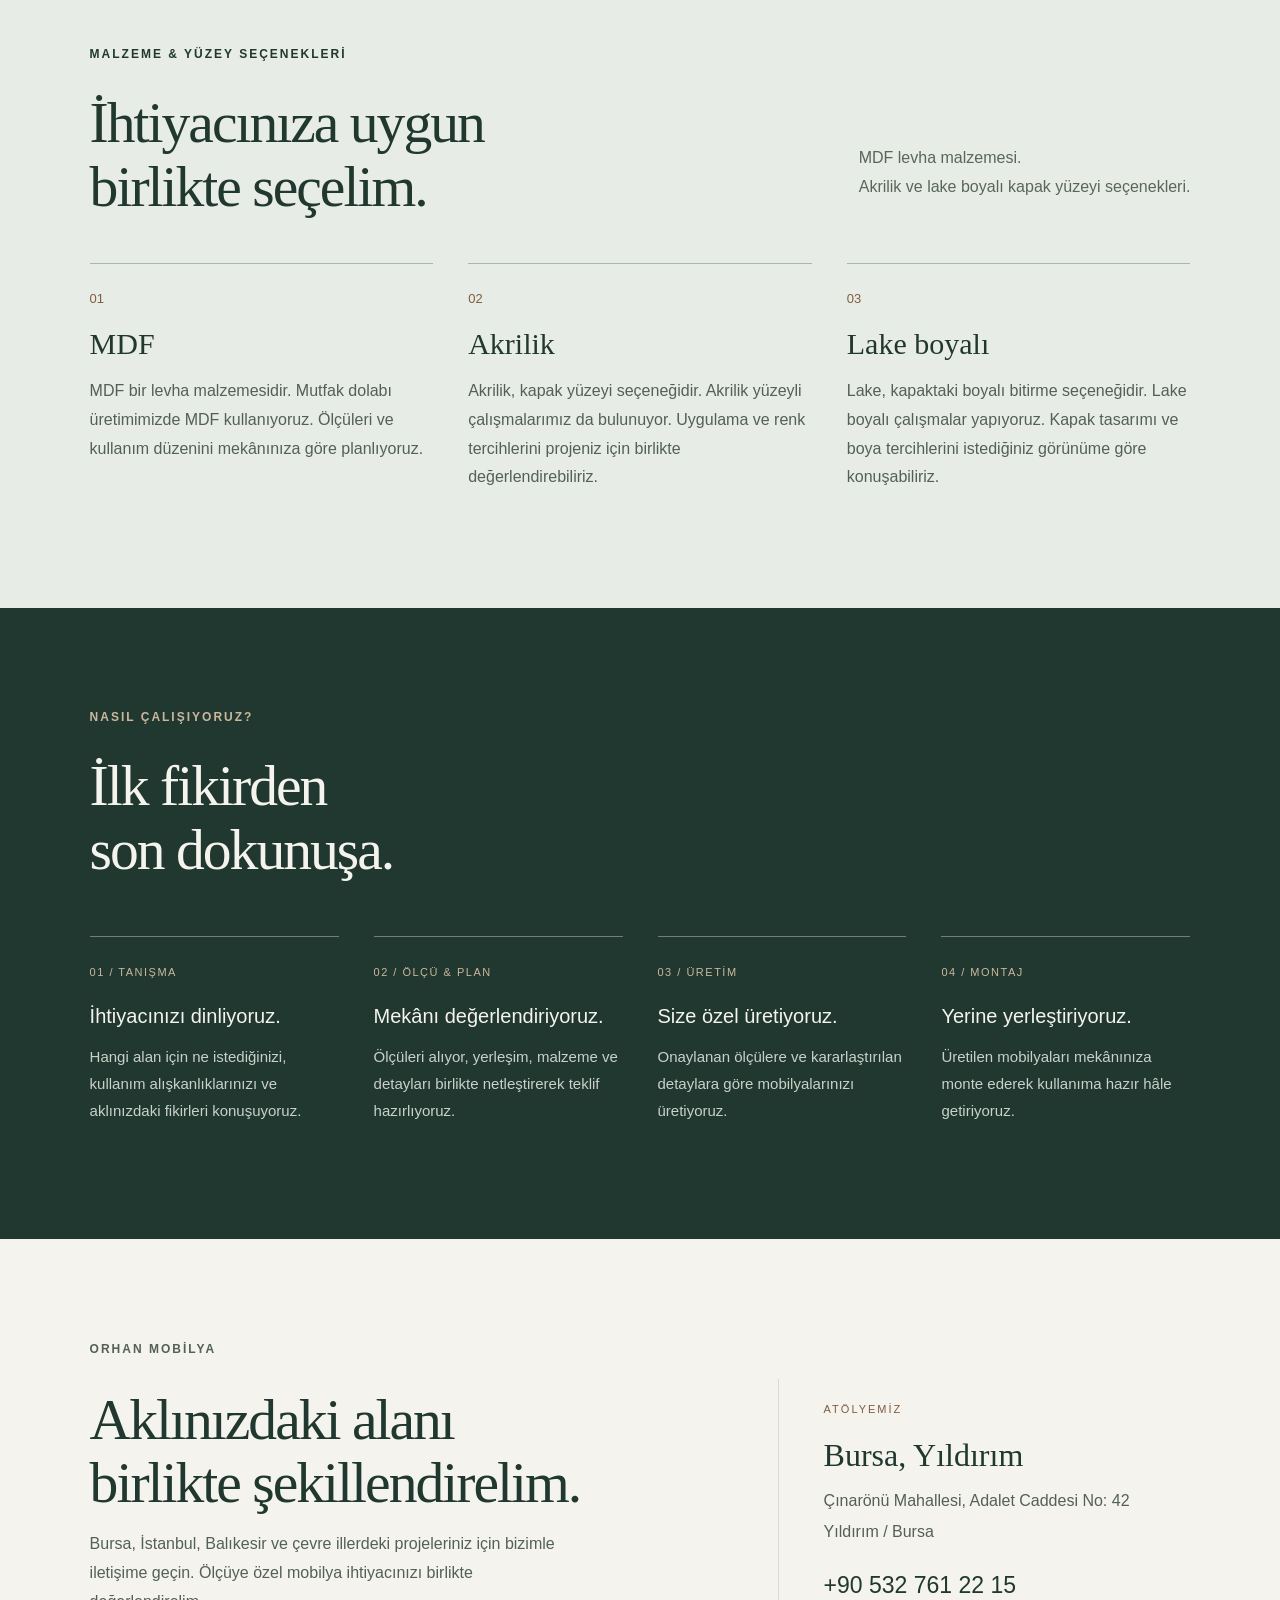
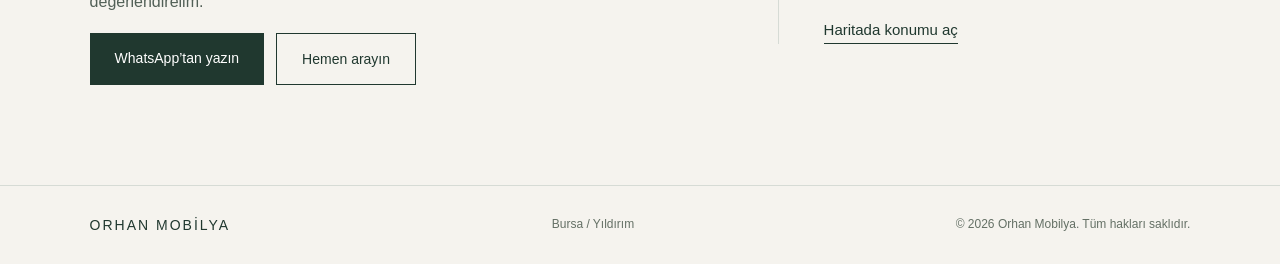
==== commit cc4a9fdf: "Simplify gallery controls and reorder service cards" ====
--- a/index.html
+++ b/index.html
@@ -20,10 +20,20 @@
 <figure class="hero-slide" role="group" aria-roledescription="slayt" aria-label="2 / 4: Gardırop uygulaması"><picture><source type="image/webp" srcset="/assets/secilmis-gardirop-320.webp 320w, /assets/secilmis-gardirop-480.webp 480w, /assets/secilmis-gardirop-640.webp 640w, /assets/secilmis-gardirop-900.webp 900w" sizes="(max-width: 700px) 100vw, 50vw"><img src="/assets/secilmis-gardirop.jpg" width="900" height="1600" loading="lazy" decoding="async" alt="Dekoratif kapaklı, ölçüye özel gardırop"></picture><figcaption><span>Mekâna göre planlanan gardırop.</span><small>Gardırop uygulaması</small></figcaption></figure>
 <figure class="hero-slide" role="group" aria-roledescription="slayt" aria-label="3 / 4: TV ünitesi uygulaması"><picture><source type="image/webp" srcset="/assets/secilmis-tv-320.webp 320w, /assets/secilmis-tv-480.webp 480w, /assets/secilmis-tv-640.webp 640w, /assets/secilmis-tv-900.webp 900w, /assets/secilmis-tv-1200.webp 1200w" sizes="(max-width: 700px) 100vw, 50vw"><img src="/assets/secilmis-tv.jpg" width="1200" height="1600" loading="lazy" decoding="async" alt="Ahşap tonlarında panel ve TV ünitesi"></picture><figcaption><span>Salonla bütünleşen TV alanı.</span><small>TV ünitesi uygulaması</small></figcaption></figure>
 <figure class="hero-slide" role="group" aria-roledescription="slayt" aria-label="4 / 4: Portmanto uygulaması"><picture><source type="image/webp" srcset="/assets/secilmis-portmanto-320.webp 320w, /assets/secilmis-portmanto-480.webp 480w, /assets/secilmis-portmanto-640.webp 640w, /assets/secilmis-portmanto-900.webp 900w, /assets/secilmis-portmanto-1011.webp 1011w" sizes="(max-width: 700px) 100vw, 50vw"><img src="/assets/secilmis-portmanto.jpg" width="1011" height="1600" loading="lazy" decoding="async" alt="Giriş alanında beyaz kapaklı portmanto"></picture><figcaption><span>Giriş alanına uygun depolama.</span><small>Portmanto uygulaması</small></figcaption></figure></div>
-<div class="gallery-controls" hidden><button type="button" class="gallery-arrow" data-direction="-1" aria-label="Önceki proje fotoğrafı" aria-controls="hero-track">←</button><div class="gallery-dots"><button class="gallery-dot" type="button" data-slide="0" aria-label="Mutfak uygulaması fotoğrafına geç" aria-current="true"></button><button class="gallery-dot" type="button" data-slide="1" aria-label="Gardırop uygulaması fotoğrafına geç"></button><button class="gallery-dot" type="button" data-slide="2" aria-label="TV ünitesi uygulaması fotoğrafına geç"></button><button class="gallery-dot" type="button" data-slide="3" aria-label="Portmanto uygulaması fotoğrafına geç"></button></div><button type="button" class="gallery-arrow" data-direction="1" aria-label="Sonraki proje fotoğrafı" aria-controls="hero-track">→</button></div>
+<div class="gallery-controls" hidden><button type="button" class="gallery-arrow" data-direction="-1" aria-label="Önceki proje fotoğrafı" aria-controls="hero-track"><svg viewBox="0 0 24 24" fill="none" stroke="currentColor" stroke-width="1.5" stroke-linecap="round" stroke-linejoin="round" aria-hidden="true"><path d="m14 6-6 6 6 6"/></svg></button><div class="gallery-dots"><button class="gallery-dot" type="button" data-slide="0" aria-label="Mutfak uygulaması fotoğrafına geç" aria-current="true"></button><button class="gallery-dot" type="button" data-slide="1" aria-label="Gardırop uygulaması fotoğrafına geç"></button><button class="gallery-dot" type="button" data-slide="2" aria-label="TV ünitesi uygulaması fotoğrafına geç"></button><button class="gallery-dot" type="button" data-slide="3" aria-label="Portmanto uygulaması fotoğrafına geç"></button></div><button type="button" class="gallery-arrow" data-direction="1" aria-label="Sonraki proje fotoğrafı" aria-controls="hero-track"><svg viewBox="0 0 24 24" fill="none" stroke="currentColor" stroke-width="1.5" stroke-linecap="round" stroke-linejoin="round" aria-hidden="true"><path d="m10 6 6 6-6 6"/></svg></button></div>
 <p class="sr-only" role="status" aria-live="polite" id="gallery-status">1 / 4: Mutfak uygulaması</p></div></section>
-<section id="hizmetler" class="services section"><div class="section-heading"><p class="eyebrow">ÖLÇÜYE ÖZEL TASARIM & ÜRETİM</p><h2>Size uygun.<br>Mekânınıza özel.</h2><p>Önce alanınızı ve ihtiyacınızı dinliyoruz. Ölçü, yerleşim, malzeme ve tasarım detaylarını birlikte belirleyerek mobilyanızı size özel üretiyoruz.</p><p class="service-region">Bursa ve çevre illere hizmet veriyoruz. İstanbul ve Balıkesir’deki projeleriniz için de bizimle iletişime geçebilirsiniz.</p></div><div class="service-list"><article><span>01</span><div><h3>Mutfak dolabı</h3><p>Ölçüye özel MDF mutfak dolapları. Ahşap görünümlü ve düz renkli tasarımlar; akrilik ve lake boyalı yüzey seçenekleri.</p></div></article><article><span>02</span><div><h3>Gardırop & yatak odası</h3><p>Depolama ihtiyacınıza göre düzenlenen gardırop, yatak odası dolapları ve makyaj alanları.</p></div></article><article><span>03</span><div><h3>TV ünitesi</h3><p>Salonun ölçülerine ve istediğiniz görünüme uygun TV ünitesi, panel ve duvar uygulamaları.</p></div></article><article><span>04</span><div><h3>Portmanto & vestiyer</h3><p>Giriş alanını değerlendiren, kıyafet ve ayakkabılar için ölçüye özel depolama çözümleri.</p></div></article><article><span>05</span><div><h3>Çocuk odası & çalışma masası</h3><p>Odanın kullanımına göre planlanan çalışma masası, raf ve dolap tasarımları.</p></div></article><article><span>06</span><div><h3>Diğer özel üretimler</h3><p>Merdiven kaplaması, kapı, baza ve eczane veya kuyumcu gibi iş yerleri için özel mobilya uygulamaları.</p></div></article></div></section>
-<section id="isler" class="projects section"><div class="projects-head"><div><p class="eyebrow">SEÇİLİ İŞLERİMİZ</p><h2>Mekânınıza özel<br>tasarımlar.</h2></div><p>Ölçüsünden yerleşimine, renginden detaylarına.<br>İhtiyacınıza göre şekillenen mobilyalar.</p></div><div class="gallery real-gallery"><article class="project-card"><button class="project" data-photo="/assets/secilmis-mutfak.jpg" data-title="Ahşap mekânda mutfak uygulaması"><div class="image-wrap"><picture><source type="image/webp" srcset="/assets/secilmis-mutfak-320.webp 320w, /assets/secilmis-mutfak-480.webp 480w, /assets/secilmis-mutfak-640.webp 640w, /assets/secilmis-mutfak-900.webp 900w, /assets/secilmis-mutfak-1200.webp 1200w" sizes="(max-width: 700px) 86vw, (max-width: 1100px) calc(43vw - 12.5px), calc(28.6667vw - 16.6667px)"><img width="1200" height="1170" decoding="async" loading="lazy" src="/assets/secilmis-mutfak.jpg" alt="Ahşap iç mekânla uyumlu, ölçüye özel dolap ve mutfak yerleşimi."></picture><span>Fotoğrafı büyüt</span></div><div class="caption"><h3>Ahşap mekânda mutfak uygulaması</h3><p>Ahşap iç mekânla uyumlu, ölçüye özel dolap ve mutfak yerleşimi.</p></div></button></article><article class="project-card"><button class="project" data-photo="/assets/secilmis-gardirop.jpg" data-title="Gardırop"><div class="image-wrap"><picture><source type="image/webp" srcset="/assets/secilmis-gardirop-320.webp 320w, /assets/secilmis-gardirop-480.webp 480w, /assets/secilmis-gardirop-640.webp 640w, /assets/secilmis-gardirop-900.webp 900w" sizes="(max-width: 700px) 86vw, (max-width: 1100px) calc(43vw - 12.5px), calc(28.6667vw - 16.6667px)"><img width="900" height="1600" decoding="async" loading="lazy" src="/assets/secilmis-gardirop.jpg" alt="Mekânın ölçülerine göre planlanan, dekoratif kapaklı gardırop."></picture><span>Fotoğrafı büyüt</span></div><div class="caption"><h3>Gardırop</h3><p>Mekânın ölçülerine göre planlanan, dekoratif kapaklı gardırop.</p></div></button></article><article class="project-card"><button class="project" data-photo="/assets/secilmis-tv.jpg" data-title="TV ünitesi &amp; duvar uygulaması"><div class="image-wrap"><picture><source type="image/webp" srcset="/assets/secilmis-tv-320.webp 320w, /assets/secilmis-tv-480.webp 480w, /assets/secilmis-tv-640.webp 640w, /assets/secilmis-tv-900.webp 900w, /assets/secilmis-tv-1200.webp 1200w" sizes="(max-width: 700px) 86vw, (max-width: 1100px) calc(43vw - 12.5px), calc(28.6667vw - 16.6667px)"><img width="1200" height="1600" decoding="async" loading="lazy" src="/assets/secilmis-tv.jpg" alt="Yaşam alanıyla bütünleşen panel ve TV alanı tasarımı."></picture><span>Fotoğrafı büyüt</span></div><div class="caption"><h3>TV ünitesi & duvar uygulaması</h3><p>Yaşam alanıyla bütünleşen panel ve TV alanı tasarımı.</p></div></button></article><article class="project-card"><button class="project" data-photo="/assets/secilmis-portmanto.jpg" data-title="Portmanto"><div class="image-wrap"><picture><source type="image/webp" srcset="/assets/secilmis-portmanto-320.webp 320w, /assets/secilmis-portmanto-480.webp 480w, /assets/secilmis-portmanto-640.webp 640w, /assets/secilmis-portmanto-900.webp 900w, /assets/secilmis-portmanto-1011.webp 1011w" sizes="(max-width: 700px) 86vw, (max-width: 1100px) calc(43vw - 12.5px), calc(28.6667vw - 16.6667px)"><img width="1011" height="1600" decoding="async" loading="lazy" src="/assets/secilmis-portmanto.jpg" alt="Giriş alanına uygun dolap ve depolama düzeni."></picture><span>Fotoğrafı büyüt</span></div><div class="caption"><h3>Portmanto</h3><p>Giriş alanına uygun dolap ve depolama düzeni.</p></div></button></article><article class="project-card"><button class="project" data-photo="/assets/secilmis-calisma.jpg" data-title="Çalışma masası &amp; dolap"><div class="image-wrap"><picture><source type="image/webp" srcset="/assets/secilmis-calisma-320.webp 320w, /assets/secilmis-calisma-480.webp 480w, /assets/secilmis-calisma-640.webp 640w, /assets/secilmis-calisma-900.webp 900w, /assets/secilmis-calisma-1170.webp 1170w" sizes="(max-width: 700px) 86vw, (max-width: 1100px) calc(43vw - 12.5px), calc(28.6667vw - 16.6667px)"><img width="1170" height="1174" decoding="async" loading="lazy" src="/assets/secilmis-calisma.jpg" alt="Raf, masa ve depolamayı bir araya getiren özel tasarım."></picture><span>Fotoğrafı büyüt</span></div><div class="caption"><h3>Çalışma masası & dolap</h3><p>Raf, masa ve depolamayı bir araya getiren özel tasarım.</p></div></button></article><article class="project-card"><button class="project" data-photo="/assets/secilmis-merdiven.jpg" data-title="Merdiven kaplaması"><div class="image-wrap"><picture><source type="image/webp" srcset="/assets/secilmis-merdiven-320.webp 320w, /assets/secilmis-merdiven-480.webp 480w, /assets/secilmis-merdiven-640.webp 640w, /assets/secilmis-merdiven-900.webp 900w, /assets/secilmis-merdiven-1200.webp 1200w" sizes="(max-width: 700px) 86vw, (max-width: 1100px) calc(43vw - 12.5px), calc(28.6667vw - 16.6667px)"><img width="1200" height="1600" decoding="async" loading="lazy" src="/assets/secilmis-merdiven.jpg" alt="Beyaz ve ahşap tonlarıyla mekânı tamamlayan uygulama."></picture><span>Fotoğrafı büyüt</span></div><div class="caption"><h3>Merdiven kaplaması</h3><p>Beyaz ve ahşap tonlarıyla mekânı tamamlayan uygulama.</p></div></button></article></div></section>
+<section id="hizmetler" class="services section"><div class="section-heading"><p class="eyebrow">ÖLÇÜYE ÖZEL TASARIM & ÜRETİM</p><h2>Size uygun.<br>Mekânınıza özel.</h2><p>Önce alanınızı ve ihtiyacınızı dinliyoruz. Ölçü, yerleşim, malzeme ve tasarım detaylarını birlikte belirleyerek mobilyanızı size özel üretiyoruz.</p><p class="service-region">Bursa ve çevre illere hizmet veriyoruz. İstanbul ve Balıkesir’deki projeleriniz için de bizimle iletişime geçebilirsiniz.</p></div><div class="service-list"><article><span>01</span><div><h3>Mutfak dolabı</h3><p>Ölçüye özel MDF mutfak dolapları. Ahşap görünümlü ve düz renkli tasarımlar; akrilik ve lake boyalı yüzey seçenekleri.</p></div></article>
+<article><span>02</span><div><h3>Gardırop & yatak odası</h3><p>Depolama ihtiyacınıza göre düzenlenen gardırop, yatak odası dolapları ve makyaj alanları.</p></div></article>
+<article><span>03</span><div><h3>TV ünitesi</h3><p>Salonun ölçülerine ve istediğiniz görünüme uygun TV ünitesi, panel ve duvar uygulamaları.</p></div></article>
+<article><span>04</span><div><h3>Çalışma masası & dolap</h3><p>Odanın kullanımına göre planlanan çalışma masası, raf ve dolap tasarımları.</p></div></article>
+<article><span>05</span><div><h3>Merdiven</h3><p>Merdiven kaplaması, kapı, baza ve eczane veya kuyumcu gibi iş yerleri için özel mobilya uygulamaları.</p></div></article>
+<article><span>06</span><div><h3>Portmanto & vestiyer</h3><p>Giriş alanını değerlendiren, kıyafet ve ayakkabılar için ölçüye özel depolama çözümleri.</p></div></article></div></section>
+<section id="isler" class="projects section"><div class="projects-head"><div><p class="eyebrow">SEÇİLİ İŞLERİMİZ</p><h2>Mekânınıza özel<br>tasarımlar.</h2></div><p>Ölçüsünden yerleşimine, renginden detaylarına.<br>İhtiyacınıza göre şekillenen mobilyalar.</p></div><div class="gallery real-gallery"><article class="project-card"><button class="project" data-photo="/assets/secilmis-mutfak.jpg" data-title="Ahşap mekânda mutfak uygulaması"><div class="image-wrap"><picture><source type="image/webp" srcset="/assets/secilmis-mutfak-320.webp 320w, /assets/secilmis-mutfak-480.webp 480w, /assets/secilmis-mutfak-640.webp 640w, /assets/secilmis-mutfak-900.webp 900w, /assets/secilmis-mutfak-1200.webp 1200w" sizes="(max-width: 700px) 86vw, (max-width: 1100px) calc(43vw - 12.5px), calc(28.6667vw - 16.6667px)"><img width="1200" height="1170" decoding="async" loading="lazy" src="/assets/secilmis-mutfak.jpg" alt="Ahşap iç mekânla uyumlu, ölçüye özel dolap ve mutfak yerleşimi."></picture><span>Fotoğrafı büyüt</span></div><div class="caption"><h3>Ahşap mekânda mutfak uygulaması</h3><p>Ahşap iç mekânla uyumlu, ölçüye özel dolap ve mutfak yerleşimi.</p></div></button></article>
+<article class="project-card"><button class="project" data-photo="/assets/secilmis-gardirop.jpg" data-title="Gardırop"><div class="image-wrap"><picture><source type="image/webp" srcset="/assets/secilmis-gardirop-320.webp 320w, /assets/secilmis-gardirop-480.webp 480w, /assets/secilmis-gardirop-640.webp 640w, /assets/secilmis-gardirop-900.webp 900w" sizes="(max-width: 700px) 86vw, (max-width: 1100px) calc(43vw - 12.5px), calc(28.6667vw - 16.6667px)"><img width="900" height="1600" decoding="async" loading="lazy" src="/assets/secilmis-gardirop.jpg" alt="Mekânın ölçülerine göre planlanan, dekoratif kapaklı gardırop."></picture><span>Fotoğrafı büyüt</span></div><div class="caption"><h3>Gardırop</h3><p>Mekânın ölçülerine göre planlanan, dekoratif kapaklı gardırop.</p></div></button></article>
+<article class="project-card"><button class="project" data-photo="/assets/secilmis-tv.jpg" data-title="TV ünitesi &amp; duvar uygulaması"><div class="image-wrap"><picture><source type="image/webp" srcset="/assets/secilmis-tv-320.webp 320w, /assets/secilmis-tv-480.webp 480w, /assets/secilmis-tv-640.webp 640w, /assets/secilmis-tv-900.webp 900w, /assets/secilmis-tv-1200.webp 1200w" sizes="(max-width: 700px) 86vw, (max-width: 1100px) calc(43vw - 12.5px), calc(28.6667vw - 16.6667px)"><img width="1200" height="1600" decoding="async" loading="lazy" src="/assets/secilmis-tv.jpg" alt="Yaşam alanıyla bütünleşen panel ve TV alanı tasarımı."></picture><span>Fotoğrafı büyüt</span></div><div class="caption"><h3>TV ünitesi & duvar uygulaması</h3><p>Yaşam alanıyla bütünleşen panel ve TV alanı tasarımı.</p></div></button></article>
+<article class="project-card"><button class="project" data-photo="/assets/secilmis-calisma.jpg" data-title="Çalışma masası &amp; dolap"><div class="image-wrap"><picture><source type="image/webp" srcset="/assets/secilmis-calisma-320.webp 320w, /assets/secilmis-calisma-480.webp 480w, /assets/secilmis-calisma-640.webp 640w, /assets/secilmis-calisma-900.webp 900w, /assets/secilmis-calisma-1170.webp 1170w" sizes="(max-width: 700px) 86vw, (max-width: 1100px) calc(43vw - 12.5px), calc(28.6667vw - 16.6667px)"><img width="1170" height="1174" decoding="async" loading="lazy" src="/assets/secilmis-calisma.jpg" alt="Raf, masa ve depolamayı bir araya getiren özel tasarım."></picture><span>Fotoğrafı büyüt</span></div><div class="caption"><h3>Çalışma masası & dolap</h3><p>Raf, masa ve depolamayı bir araya getiren özel tasarım.</p></div></button></article>
+<article class="project-card"><button class="project" data-photo="/assets/secilmis-merdiven.jpg" data-title="Merdiven kaplaması"><div class="image-wrap"><picture><source type="image/webp" srcset="/assets/secilmis-merdiven-320.webp 320w, /assets/secilmis-merdiven-480.webp 480w, /assets/secilmis-merdiven-640.webp 640w, /assets/secilmis-merdiven-900.webp 900w, /assets/secilmis-merdiven-1200.webp 1200w" sizes="(max-width: 700px) 86vw, (max-width: 1100px) calc(43vw - 12.5px), calc(28.6667vw - 16.6667px)"><img width="1200" height="1600" decoding="async" loading="lazy" src="/assets/secilmis-merdiven.jpg" alt="Beyaz ve ahşap tonlarıyla mekânı tamamlayan uygulama."></picture><span>Fotoğrafı büyüt</span></div><div class="caption"><h3>Merdiven kaplaması</h3><p>Beyaz ve ahşap tonlarıyla mekânı tamamlayan uygulama.</p></div></button></article>
+<article class="project-card"><button class="project" data-photo="/assets/secilmis-portmanto.jpg" data-title="Portmanto"><div class="image-wrap"><picture><source type="image/webp" srcset="/assets/secilmis-portmanto-320.webp 320w, /assets/secilmis-portmanto-480.webp 480w, /assets/secilmis-portmanto-640.webp 640w, /assets/secilmis-portmanto-900.webp 900w, /assets/secilmis-portmanto-1011.webp 1011w" sizes="(max-width: 700px) 86vw, (max-width: 1100px) calc(43vw - 12.5px), calc(28.6667vw - 16.6667px)"><img width="1011" height="1600" decoding="async" loading="lazy" src="/assets/secilmis-portmanto.jpg" alt="Giriş alanına uygun dolap ve depolama düzeni."></picture><span>Fotoğrafı büyüt</span></div><div class="caption"><h3>Portmanto</h3><p>Giriş alanına uygun dolap ve depolama düzeni.</p></div></button></article></div></section>
 <section id="malzemeler" class="materials section"><div class="projects-head"><div><p class="eyebrow">MALZEME & YÜZEY SEÇENEKLERİ</p><h2>İhtiyacınıza uygun<br>birlikte seçelim.</h2></div><p>MDF levha malzemesi.<br>Akrilik ve lake boyalı kapak yüzeyi seçenekleri.</p></div><div class="material-grid"><article><span>01</span><h3>MDF</h3><p>MDF bir levha malzemesidir. Mutfak dolabı üretimimizde MDF kullanıyoruz. Ölçüleri ve kullanım düzenini mekânınıza göre planlıyoruz.</p></article><article><span>02</span><h3>Akrilik</h3><p>Akrilik, kapak yüzeyi seçeneğidir. Akrilik yüzeyli çalışmalarımız da bulunuyor. Uygulama ve renk tercihlerini projeniz için birlikte değerlendirebiliriz.</p></article><article><span>03</span><h3>Lake boyalı</h3><p>Lake, kapaktaki boyalı bitirme seçeneğidir. Lake boyalı çalışmalar yapıyoruz. Kapak tasarımı ve boya tercihlerini istediğiniz görünüme göre konuşabiliriz.</p></article></div></section>
 <section id="surec" class="process section"><p class="eyebrow">NASIL ÇALIŞIYORUZ?</p><h2>İlk fikirden<br>son dokunuşa.</h2><div class="steps"><article><span>01 / TANIŞMA</span><h3>İhtiyacınızı dinliyoruz.</h3><p>Hangi alan için ne istediğinizi, kullanım alışkanlıklarınızı ve aklınızdaki fikirleri konuşuyoruz.</p></article><article><span>02 / ÖLÇÜ & PLAN</span><h3>Mekânı değerlendiriyoruz.</h3><p>Ölçüleri alıyor, yerleşim, malzeme ve detayları birlikte netleştirerek teklif hazırlıyoruz.</p></article><article><span>03 / ÜRETİM</span><h3>Size özel üretiyoruz.</h3><p>Onaylanan ölçülere ve kararlaştırılan detaylara göre mobilyalarınızı üretiyoruz.</p></article><article><span>04 / MONTAJ</span><h3>Yerine yerleştiriyoruz.</h3><p>Üretilen mobilyaları mekânınıza monte ederek kullanıma hazır hâle getiriyoruz.</p></article></div></section>
 <section id="iletisim" class="contact section"><div><p class="eyebrow">ORHAN MOBİLYA</p><h2>Aklınızdaki alanı<br>birlikte şekillendirelim.</h2><p>Bursa, İstanbul, Balıkesir ve çevre illerdeki projeleriniz için bizimle iletişime geçin. Ölçüye özel mobilya ihtiyacınızı birlikte değerlendirelim.</p><div class="contact-actions"><a class="button dark" href="https://wa.me/905327612215" target="_blank" rel="noopener noreferrer">WhatsApp’tan yazın</a><a class="button outline" href="tel:+905327612215">Hemen arayın</a></div></div><aside><span class="location-label">ATÖLYEMİZ</span><h3>Bursa, Yıldırım</h3><address>Çınarönü Mahallesi, Adalet Caddesi No: 42<br>Yıldırım / Bursa</address><a class="phone-link" href="tel:+905327612215">+90 532 761 22 15</a><a class="map-link" href="https://www.google.com/maps/search/?api=1&amp;query=Orhan%20Mobilya%2C%20%C3%87%C4%B1nar%C3%B6n%C3%BC%20Mahallesi%2C%20Adalet%20Caddesi%20No%3A%2042%2C%20Y%C4%B1ld%C4%B1r%C4%B1m%2C%20Bursa" target="_blank" rel="noopener noreferrer">Haritada konumu aç</a></aside></section></main>
--- a/style.css
+++ b/style.css
@@ -114,14 +114,16 @@
 .hero-slide figcaption small{font:10px Arial,Helvetica,sans-serif;letter-spacing:1px;text-transform:uppercase}
 .gallery-controls{position:absolute;inset:0;pointer-events:none}
 .gallery-controls[hidden]{display:none}
-.gallery-arrow{position:absolute;top:50%;margin-top:-22px;width:44px;height:44px;border:0;border-radius:2px;background:#f5f3eedf;color:var(--ink);font-size:24px;cursor:pointer;pointer-events:auto}
+.gallery-arrow{position:absolute;top:50%;margin-top:-22px;width:44px;height:44px;padding:0;border:0;background:transparent;color:#ffffffc7;display:grid;place-items:center;filter:drop-shadow(0 1px 2px #000b);cursor:pointer;pointer-events:auto}
+.gallery-arrow svg{width:22px;height:22px}
 .gallery-arrow[data-direction="-1"]{left:16px}
 .gallery-arrow[data-direction="1"]{right:16px}
-.gallery-arrow:hover{background:var(--paper)}
-.gallery-dots{position:absolute;bottom:8px;left:50%;transform:translateX(-50%);display:flex;background:#f5f3eedf;border-radius:20px;padding:0 6px;pointer-events:auto}
-.gallery-dot{border:0;position:relative;width:28px;height:40px;padding:0;background:transparent;cursor:pointer}
-.gallery-dot::after{content:"";position:absolute;left:10px;top:16px;width:8px;height:8px;border:1px solid #59665b;border-radius:50%}
-.gallery-dot[aria-current="true"]::after{background:var(--ink);border-color:var(--ink)}
+.gallery-arrow:hover{color:#fff}
+.gallery-dots{position:absolute;bottom:8px;left:50%;transform:translateX(-50%);display:flex;pointer-events:auto}
+.gallery-dot{border:0;position:relative;width:44px;height:44px;padding:0;background:transparent;cursor:pointer}
+.gallery-dot::after{content:"";position:absolute;left:50%;top:50%;transform:translate(-50%,-50%);width:5px;height:5px;background:#ffffff80;border-radius:50%;box-shadow:0 1px 3px #000b}
+.gallery-dot[aria-current="true"]::after{width:7px;height:7px;background:#fff}
+.gallery-arrow:focus-visible,.gallery-dot:focus-visible{outline:2px solid #fff;outline-offset:-4px;box-shadow:inset 0 0 0 2px #23362a;border-radius:4px}
 .real-gallery .image-wrap{height:auto;aspect-ratio:5/4}
 .project-card{min-width:0}
 .real-gallery .caption h3{font-size:25px;line-height:1.25}
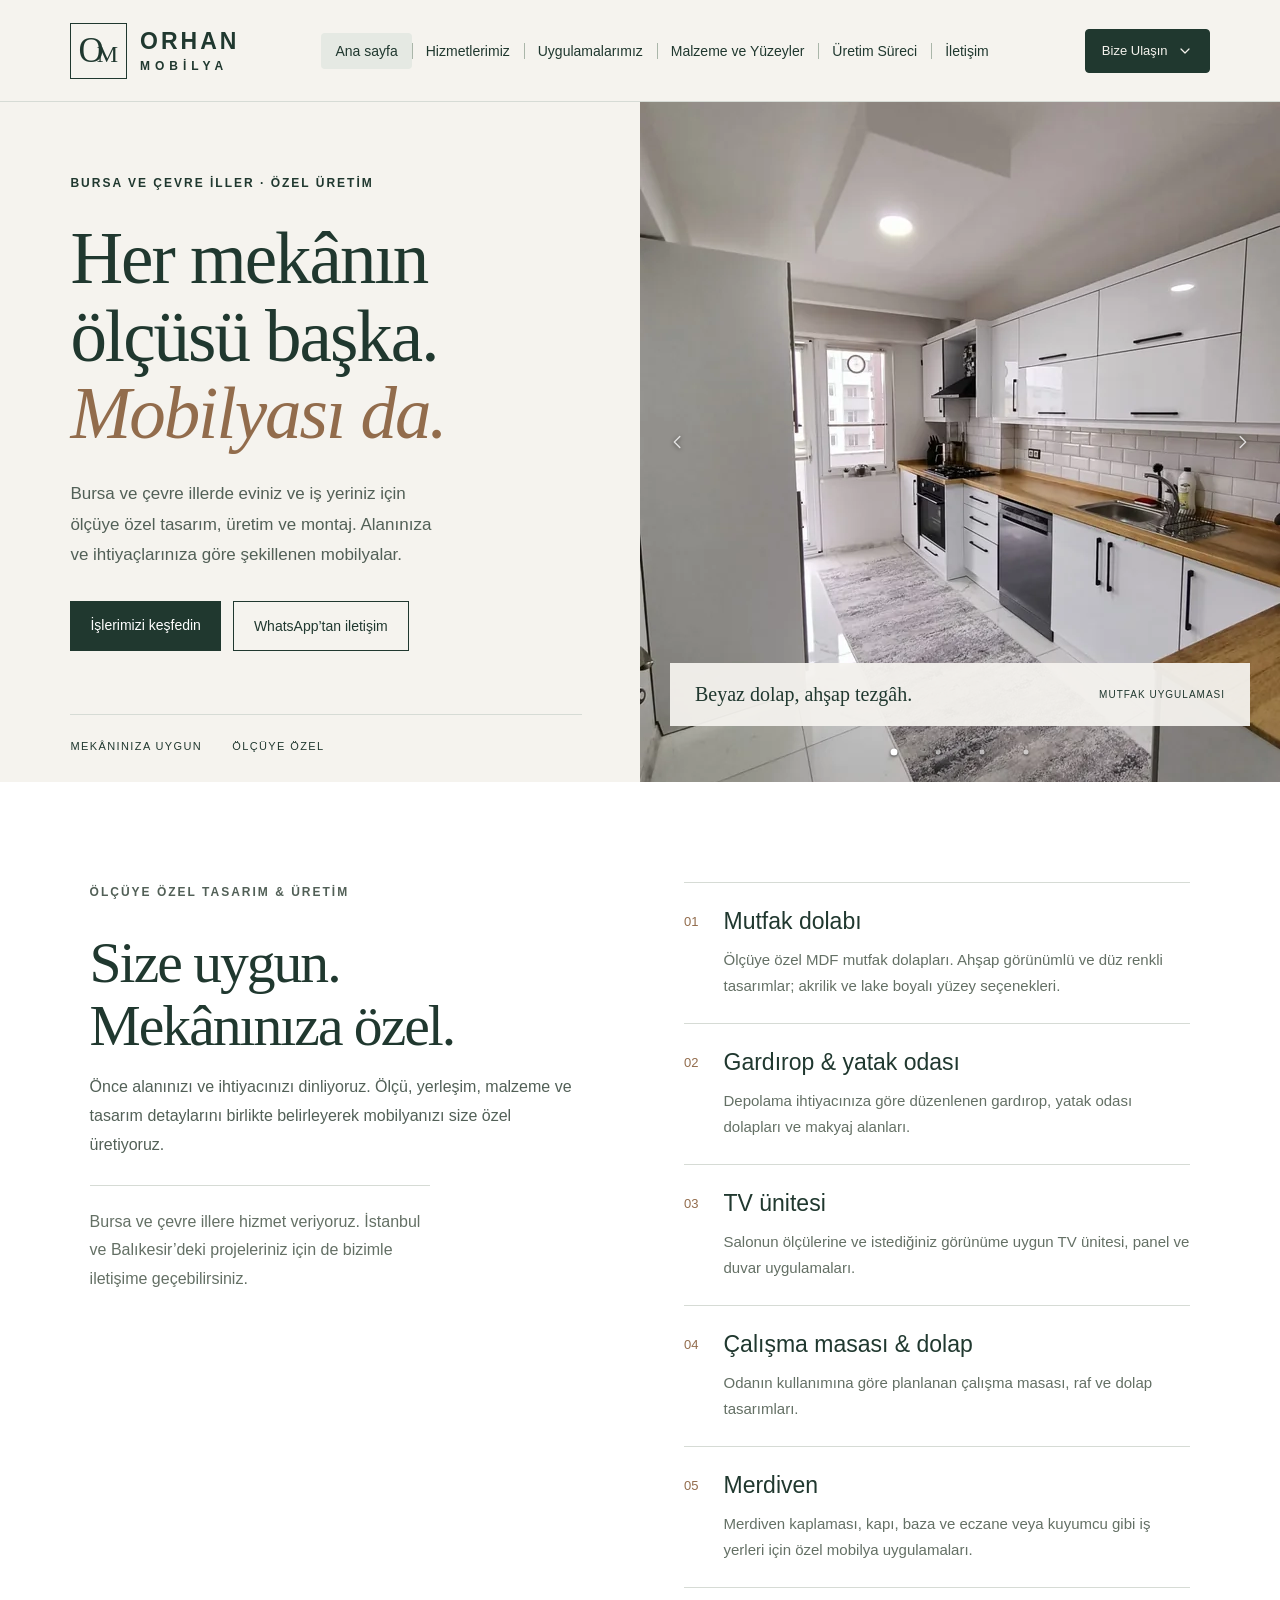
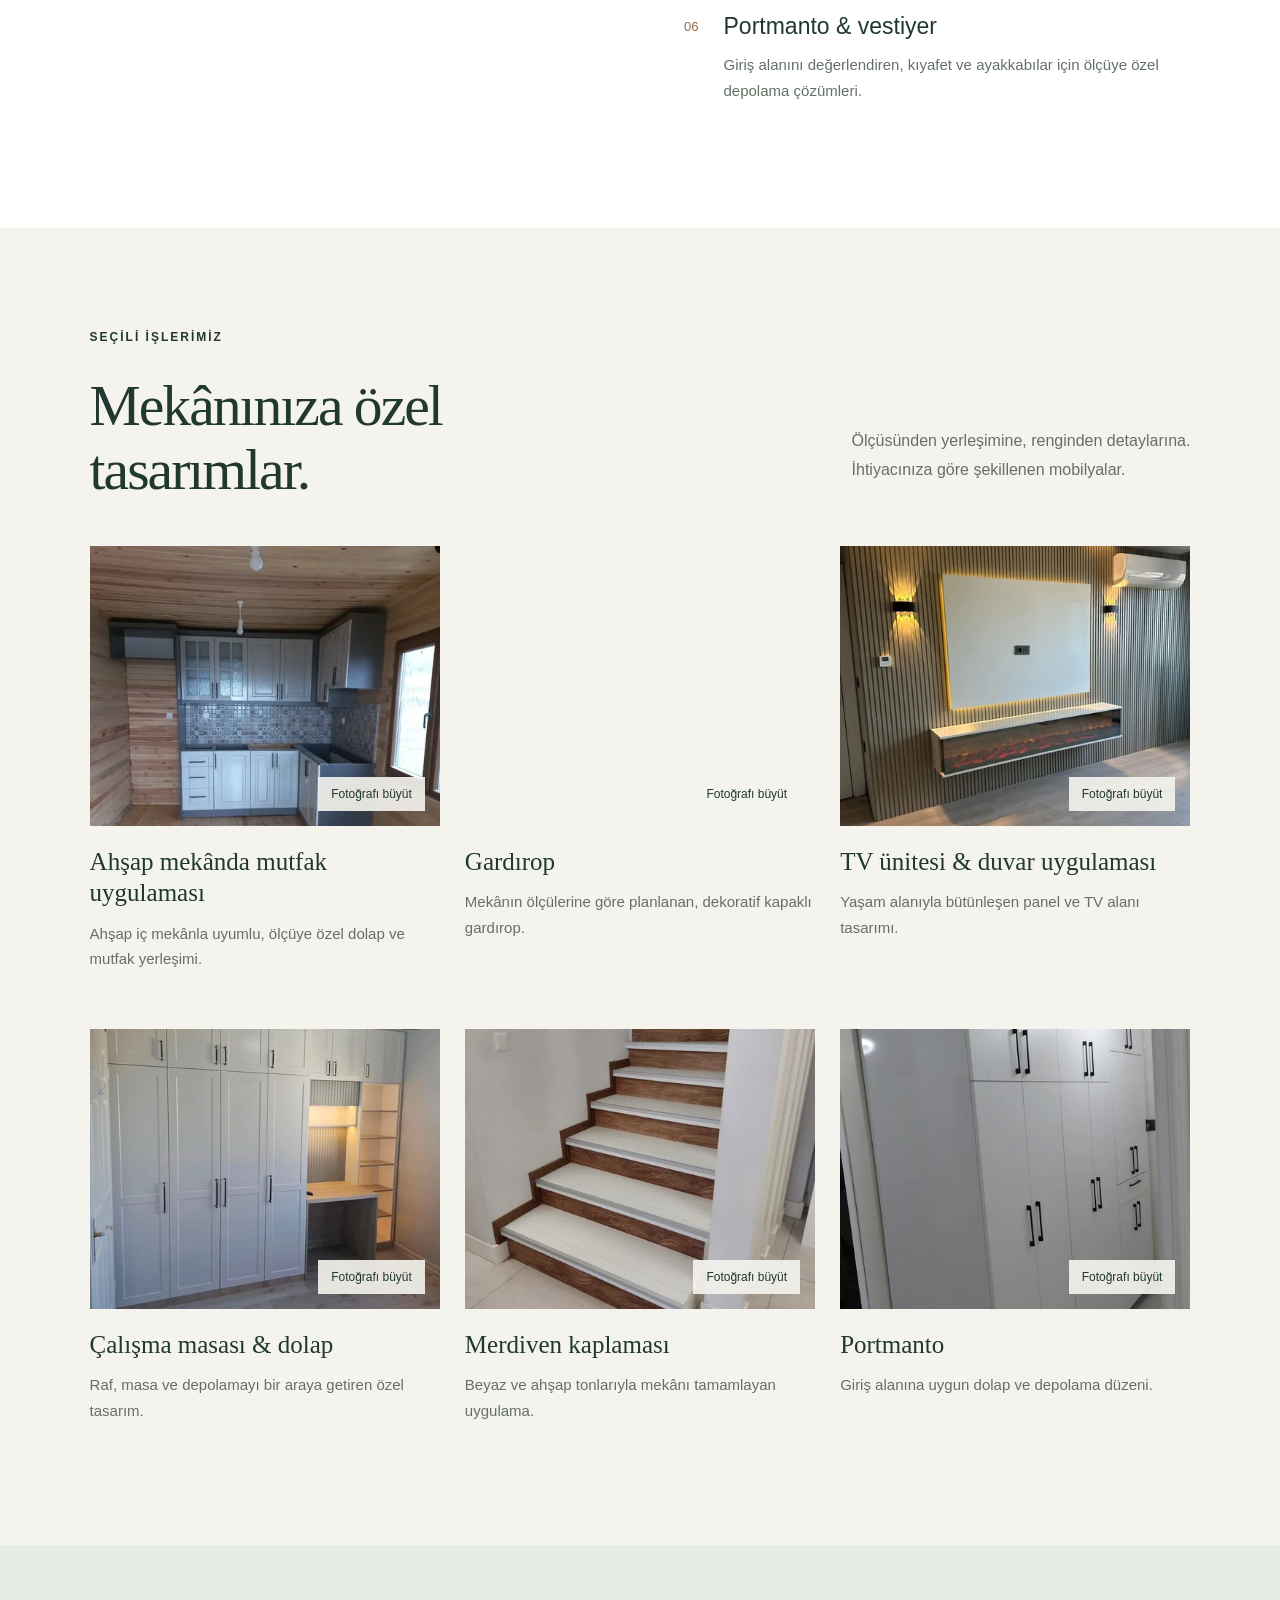
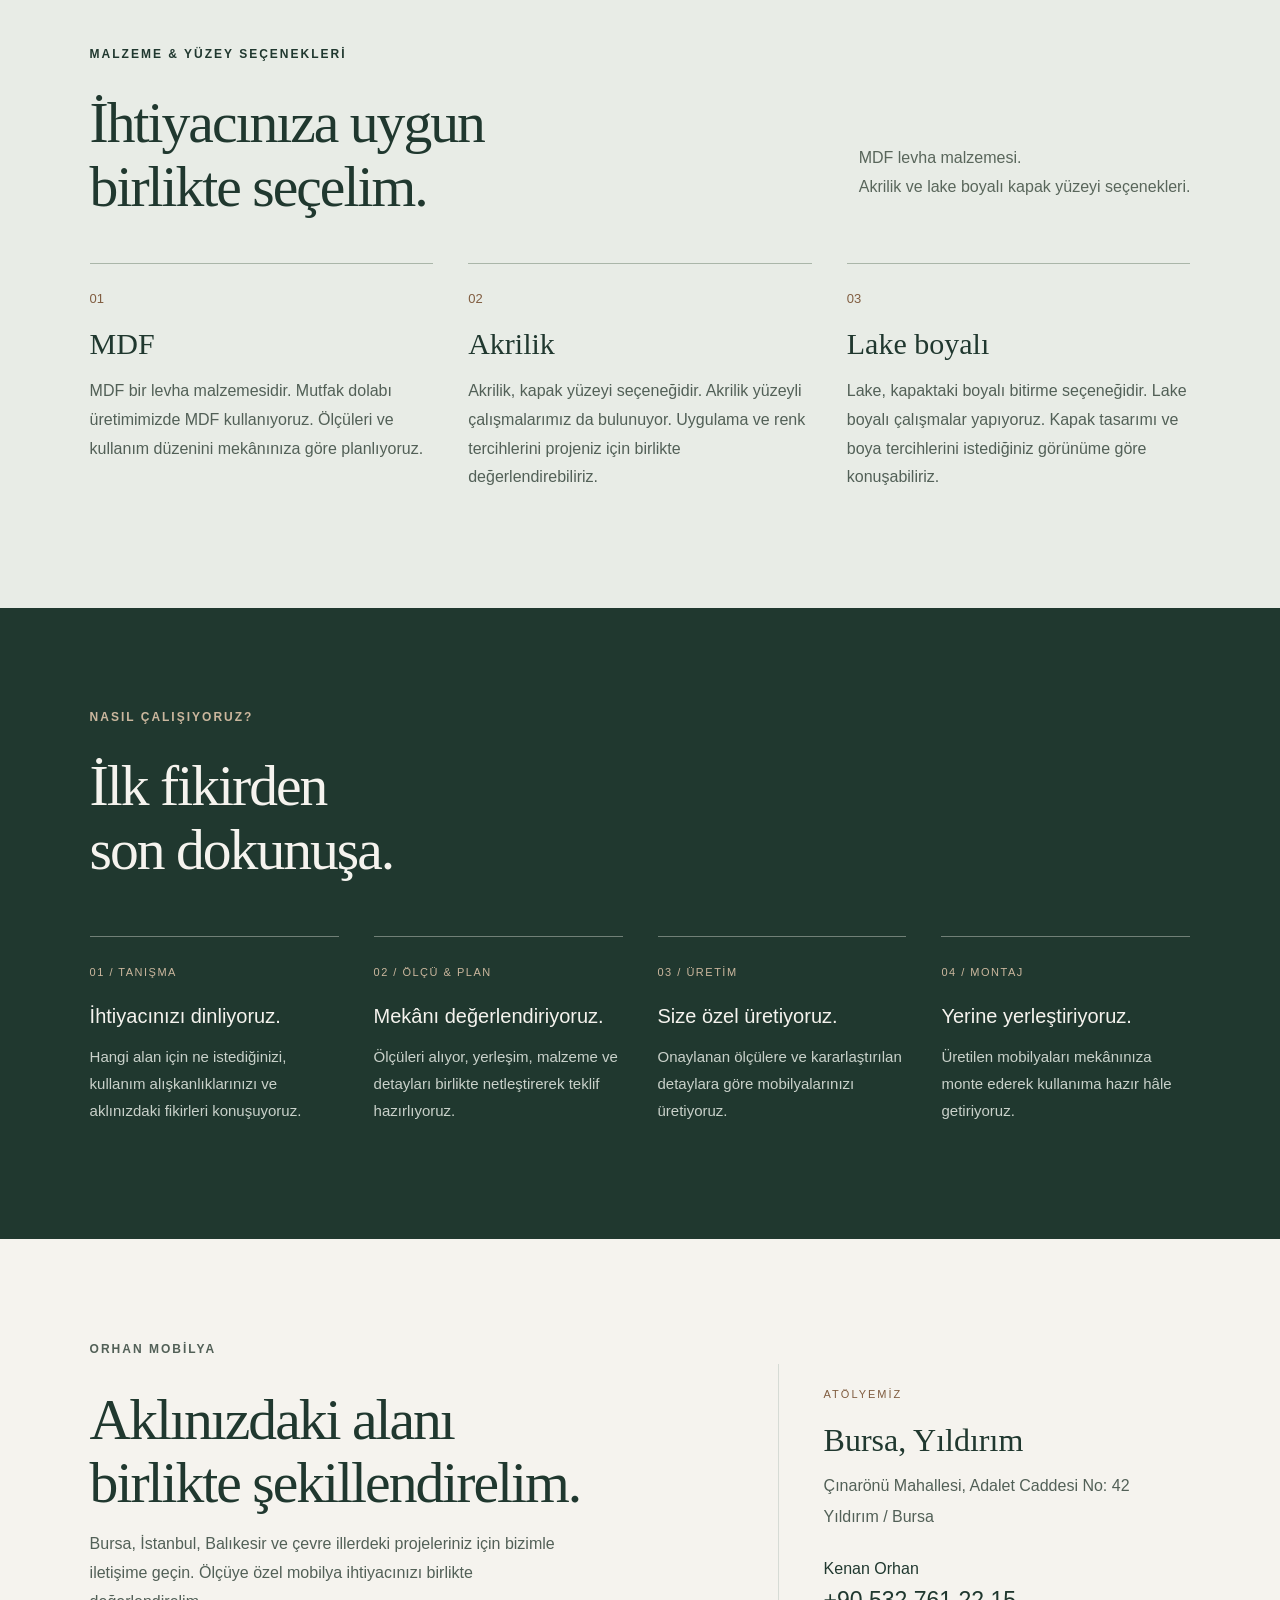
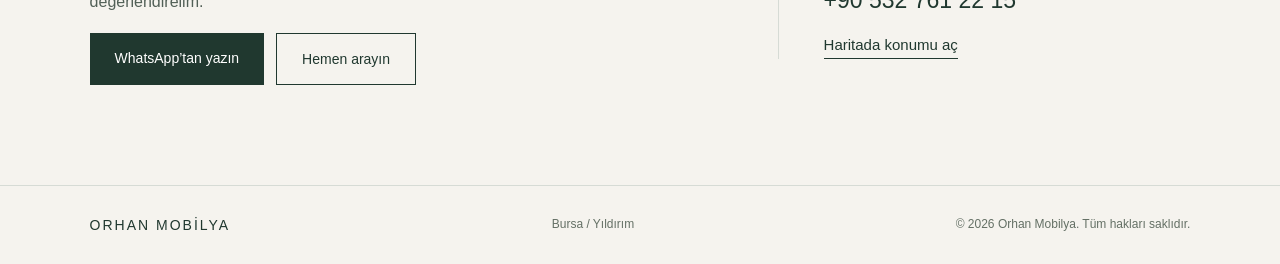
==== commit b3c7e650: "Add Kenan Orhan to contact sections" ====
--- a/index.html
+++ b/index.html
@@ -36,7 +36,7 @@
 <article class="project-card"><button class="project" data-photo="/assets/secilmis-portmanto.jpg" data-title="Portmanto"><div class="image-wrap"><picture><source type="image/webp" srcset="/assets/secilmis-portmanto-320.webp 320w, /assets/secilmis-portmanto-480.webp 480w, /assets/secilmis-portmanto-640.webp 640w, /assets/secilmis-portmanto-900.webp 900w, /assets/secilmis-portmanto-1011.webp 1011w" sizes="(max-width: 700px) 86vw, (max-width: 1100px) calc(43vw - 12.5px), calc(28.6667vw - 16.6667px)"><img width="1011" height="1600" decoding="async" loading="lazy" src="/assets/secilmis-portmanto.jpg" alt="Giriş alanına uygun dolap ve depolama düzeni."></picture><span>Fotoğrafı büyüt</span></div><div class="caption"><h3>Portmanto</h3><p>Giriş alanına uygun dolap ve depolama düzeni.</p></div></button></article></div></section>
 <section id="malzemeler" class="materials section"><div class="projects-head"><div><p class="eyebrow">MALZEME & YÜZEY SEÇENEKLERİ</p><h2>İhtiyacınıza uygun<br>birlikte seçelim.</h2></div><p>MDF levha malzemesi.<br>Akrilik ve lake boyalı kapak yüzeyi seçenekleri.</p></div><div class="material-grid"><article><span>01</span><h3>MDF</h3><p>MDF bir levha malzemesidir. Mutfak dolabı üretimimizde MDF kullanıyoruz. Ölçüleri ve kullanım düzenini mekânınıza göre planlıyoruz.</p></article><article><span>02</span><h3>Akrilik</h3><p>Akrilik, kapak yüzeyi seçeneğidir. Akrilik yüzeyli çalışmalarımız da bulunuyor. Uygulama ve renk tercihlerini projeniz için birlikte değerlendirebiliriz.</p></article><article><span>03</span><h3>Lake boyalı</h3><p>Lake, kapaktaki boyalı bitirme seçeneğidir. Lake boyalı çalışmalar yapıyoruz. Kapak tasarımı ve boya tercihlerini istediğiniz görünüme göre konuşabiliriz.</p></article></div></section>
 <section id="surec" class="process section"><p class="eyebrow">NASIL ÇALIŞIYORUZ?</p><h2>İlk fikirden<br>son dokunuşa.</h2><div class="steps"><article><span>01 / TANIŞMA</span><h3>İhtiyacınızı dinliyoruz.</h3><p>Hangi alan için ne istediğinizi, kullanım alışkanlıklarınızı ve aklınızdaki fikirleri konuşuyoruz.</p></article><article><span>02 / ÖLÇÜ & PLAN</span><h3>Mekânı değerlendiriyoruz.</h3><p>Ölçüleri alıyor, yerleşim, malzeme ve detayları birlikte netleştirerek teklif hazırlıyoruz.</p></article><article><span>03 / ÜRETİM</span><h3>Size özel üretiyoruz.</h3><p>Onaylanan ölçülere ve kararlaştırılan detaylara göre mobilyalarınızı üretiyoruz.</p></article><article><span>04 / MONTAJ</span><h3>Yerine yerleştiriyoruz.</h3><p>Üretilen mobilyaları mekânınıza monte ederek kullanıma hazır hâle getiriyoruz.</p></article></div></section>
-<section id="iletisim" class="contact section"><div><p class="eyebrow">ORHAN MOBİLYA</p><h2>Aklınızdaki alanı<br>birlikte şekillendirelim.</h2><p>Bursa, İstanbul, Balıkesir ve çevre illerdeki projeleriniz için bizimle iletişime geçin. Ölçüye özel mobilya ihtiyacınızı birlikte değerlendirelim.</p><div class="contact-actions"><a class="button dark" href="https://wa.me/905327612215" target="_blank" rel="noopener noreferrer">WhatsApp’tan yazın</a><a class="button outline" href="tel:+905327612215">Hemen arayın</a></div></div><aside><span class="location-label">ATÖLYEMİZ</span><h3>Bursa, Yıldırım</h3><address>Çınarönü Mahallesi, Adalet Caddesi No: 42<br>Yıldırım / Bursa</address><a class="phone-link" href="tel:+905327612215">+90 532 761 22 15</a><a class="map-link" href="https://www.google.com/maps/search/?api=1&amp;query=Orhan%20Mobilya%2C%20%C3%87%C4%B1nar%C3%B6n%C3%BC%20Mahallesi%2C%20Adalet%20Caddesi%20No%3A%2042%2C%20Y%C4%B1ld%C4%B1r%C4%B1m%2C%20Bursa" target="_blank" rel="noopener noreferrer">Haritada konumu aç</a></aside></section></main>
+<section id="iletisim" class="contact section"><div><p class="eyebrow">ORHAN MOBİLYA</p><h2>Aklınızdaki alanı<br>birlikte şekillendirelim.</h2><p>Bursa, İstanbul, Balıkesir ve çevre illerdeki projeleriniz için bizimle iletişime geçin. Ölçüye özel mobilya ihtiyacınızı birlikte değerlendirelim.</p><div class="contact-actions"><a class="button dark" href="https://wa.me/905327612215" target="_blank" rel="noopener noreferrer">WhatsApp’tan yazın</a><a class="button outline" href="tel:+905327612215">Hemen arayın</a></div></div><aside><span class="location-label">ATÖLYEMİZ</span><h3>Bursa, Yıldırım</h3><address>Çınarönü Mahallesi, Adalet Caddesi No: 42<br>Yıldırım / Bursa</address><a class="phone-link" href="tel:+905327612215"><span class="contact-name">Kenan Orhan</span>+90 532 761 22 15</a><a class="map-link" href="https://www.google.com/maps/search/?api=1&amp;query=Orhan%20Mobilya%2C%20%C3%87%C4%B1nar%C3%B6n%C3%BC%20Mahallesi%2C%20Adalet%20Caddesi%20No%3A%2042%2C%20Y%C4%B1ld%C4%B1r%C4%B1m%2C%20Bursa" target="_blank" rel="noopener noreferrer">Haritada konumu aç</a></aside></section></main>
 <footer><a class="footer-brand" href="/">ORHAN MOBİLYA</a><span>Bursa / Yıldırım</span><span class="copyright">© 2026 Orhan Mobilya. Tüm hakları saklıdır.</span></footer>
 
 <dialog id="photo-dialog" aria-labelledby="photo-title"><button class="close" aria-label="Fotoğrafı kapat">×</button><img id="large-photo" decoding="async" alt=""><h2 id="photo-title"></h2></dialog>
--- a/style.css
+++ b/style.css
@@ -98,6 +98,7 @@
 .section-heading>p,.contact>div>p{line-height:1.8;color:#526057;max-width:500px}
 .skip-link{position:absolute;top:8px;left:8px;z-index:30;padding:12px;background:var(--ink);color:white;transform:translateY(-150%)}
 .skip-link:focus{transform:none}
+.contact-name{display:block;font-size:16px;line-height:1.5;margin-bottom:6px}
 .sr-only{position:absolute;width:1px;height:1px;padding:0;margin:-1px;overflow:hidden;clip:rect(0,0,0,0);white-space:nowrap;border:0}
 .text-link{display:inline-block;border-bottom:1px solid var(--ink);padding:8px 0;font-size:14px;color:var(--ink)}
 .text-link:hover{color:#805d40}
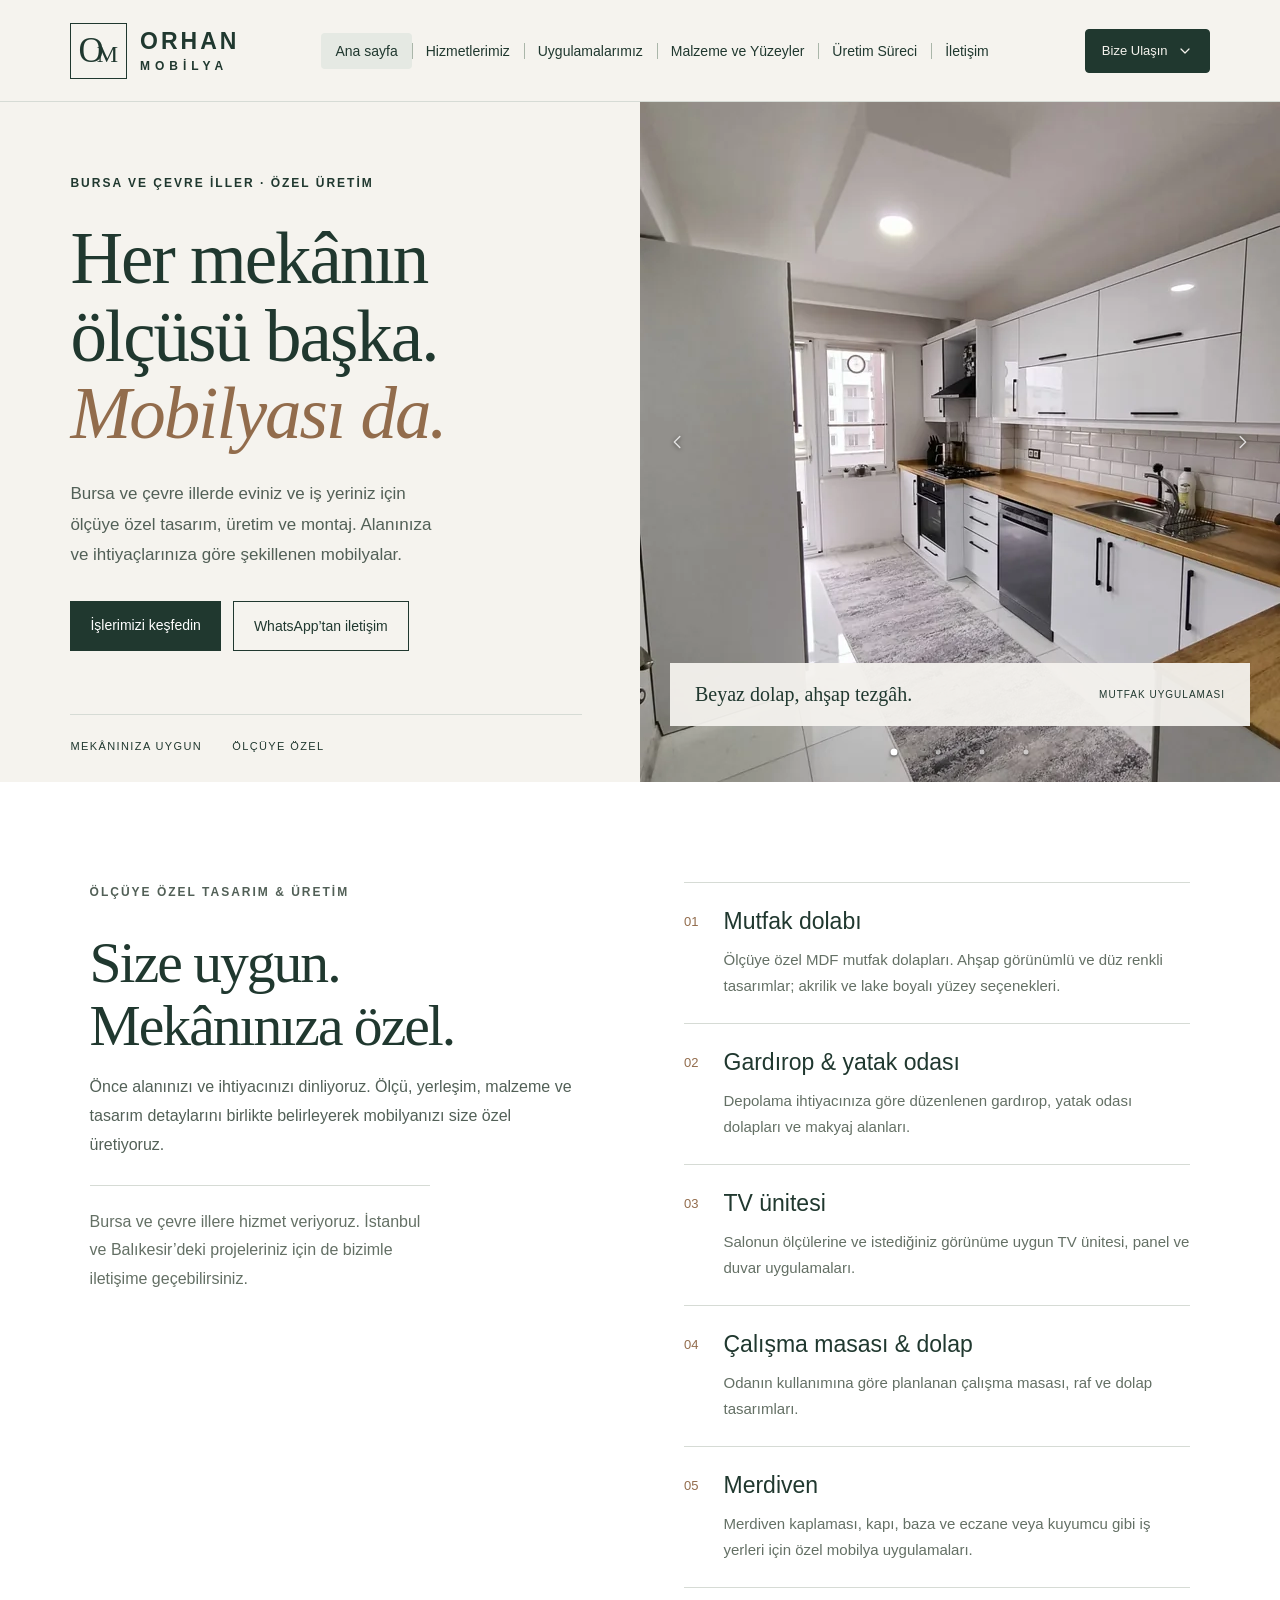
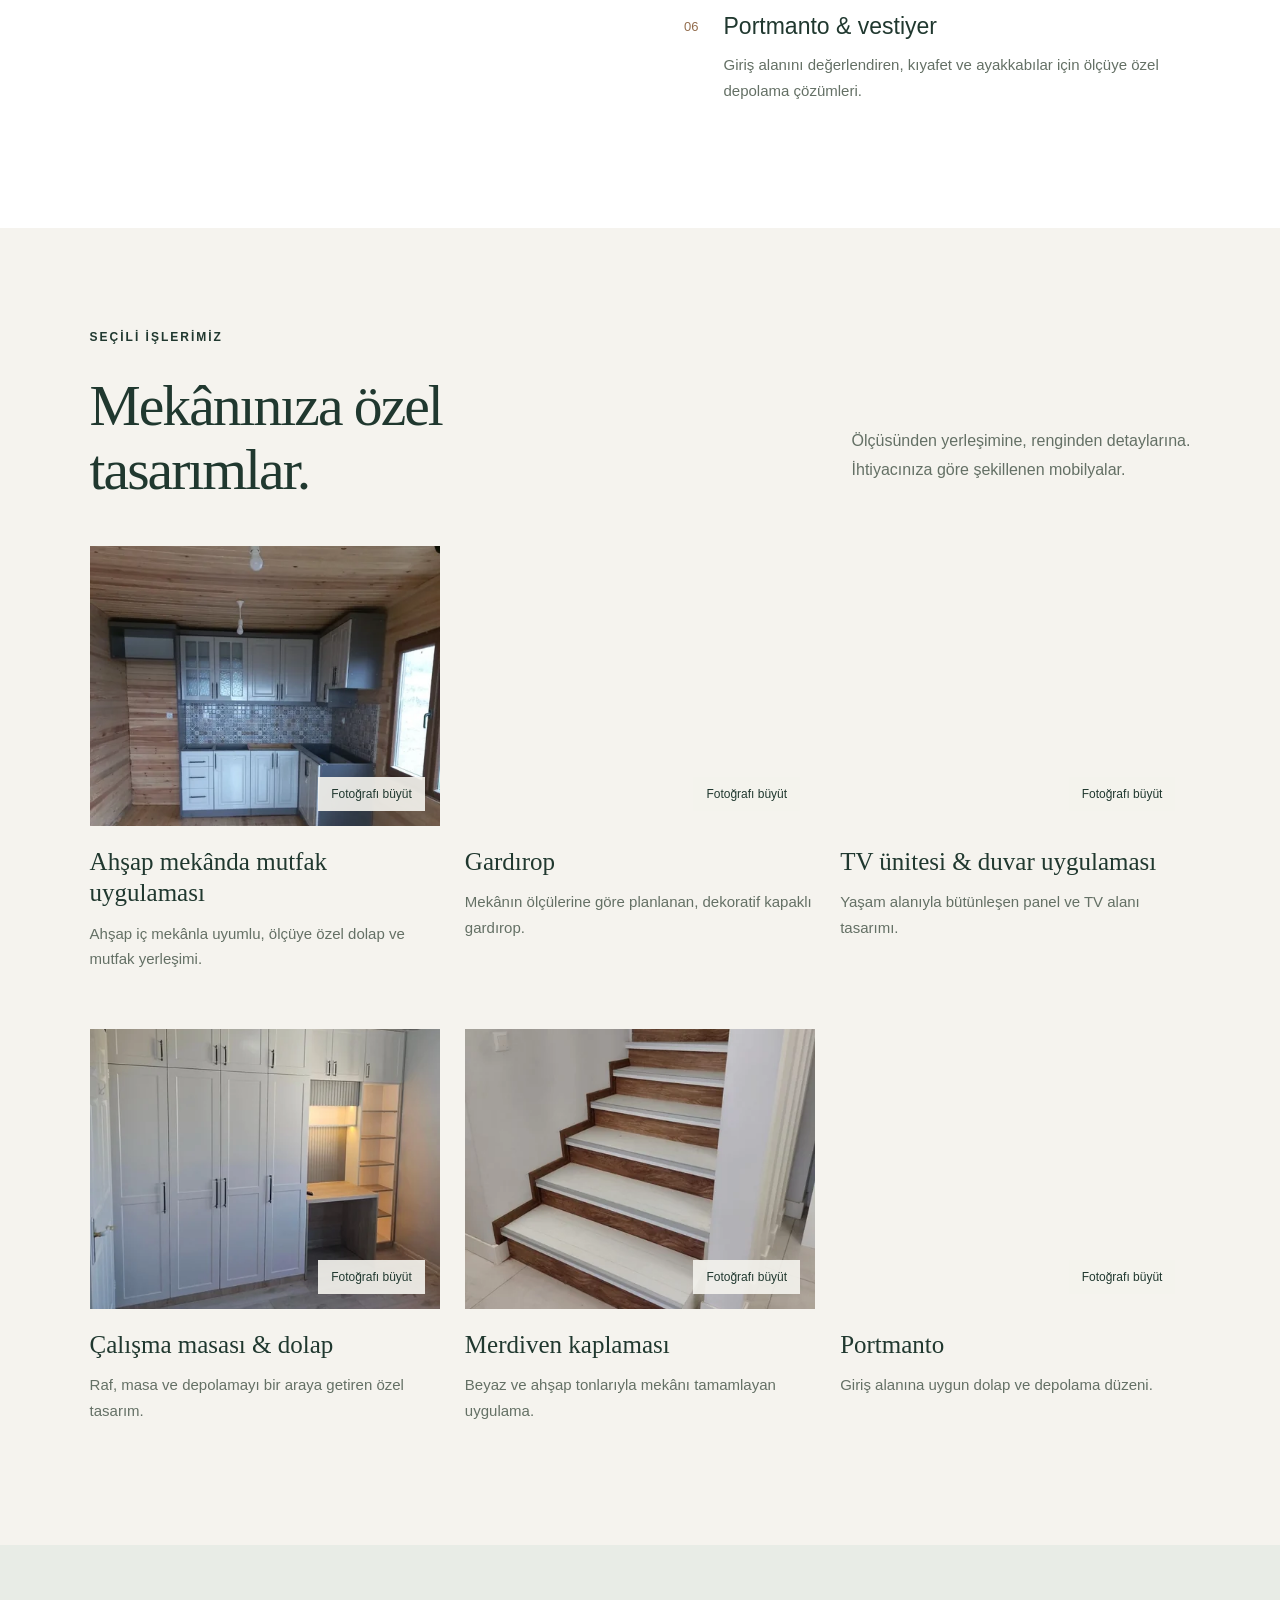
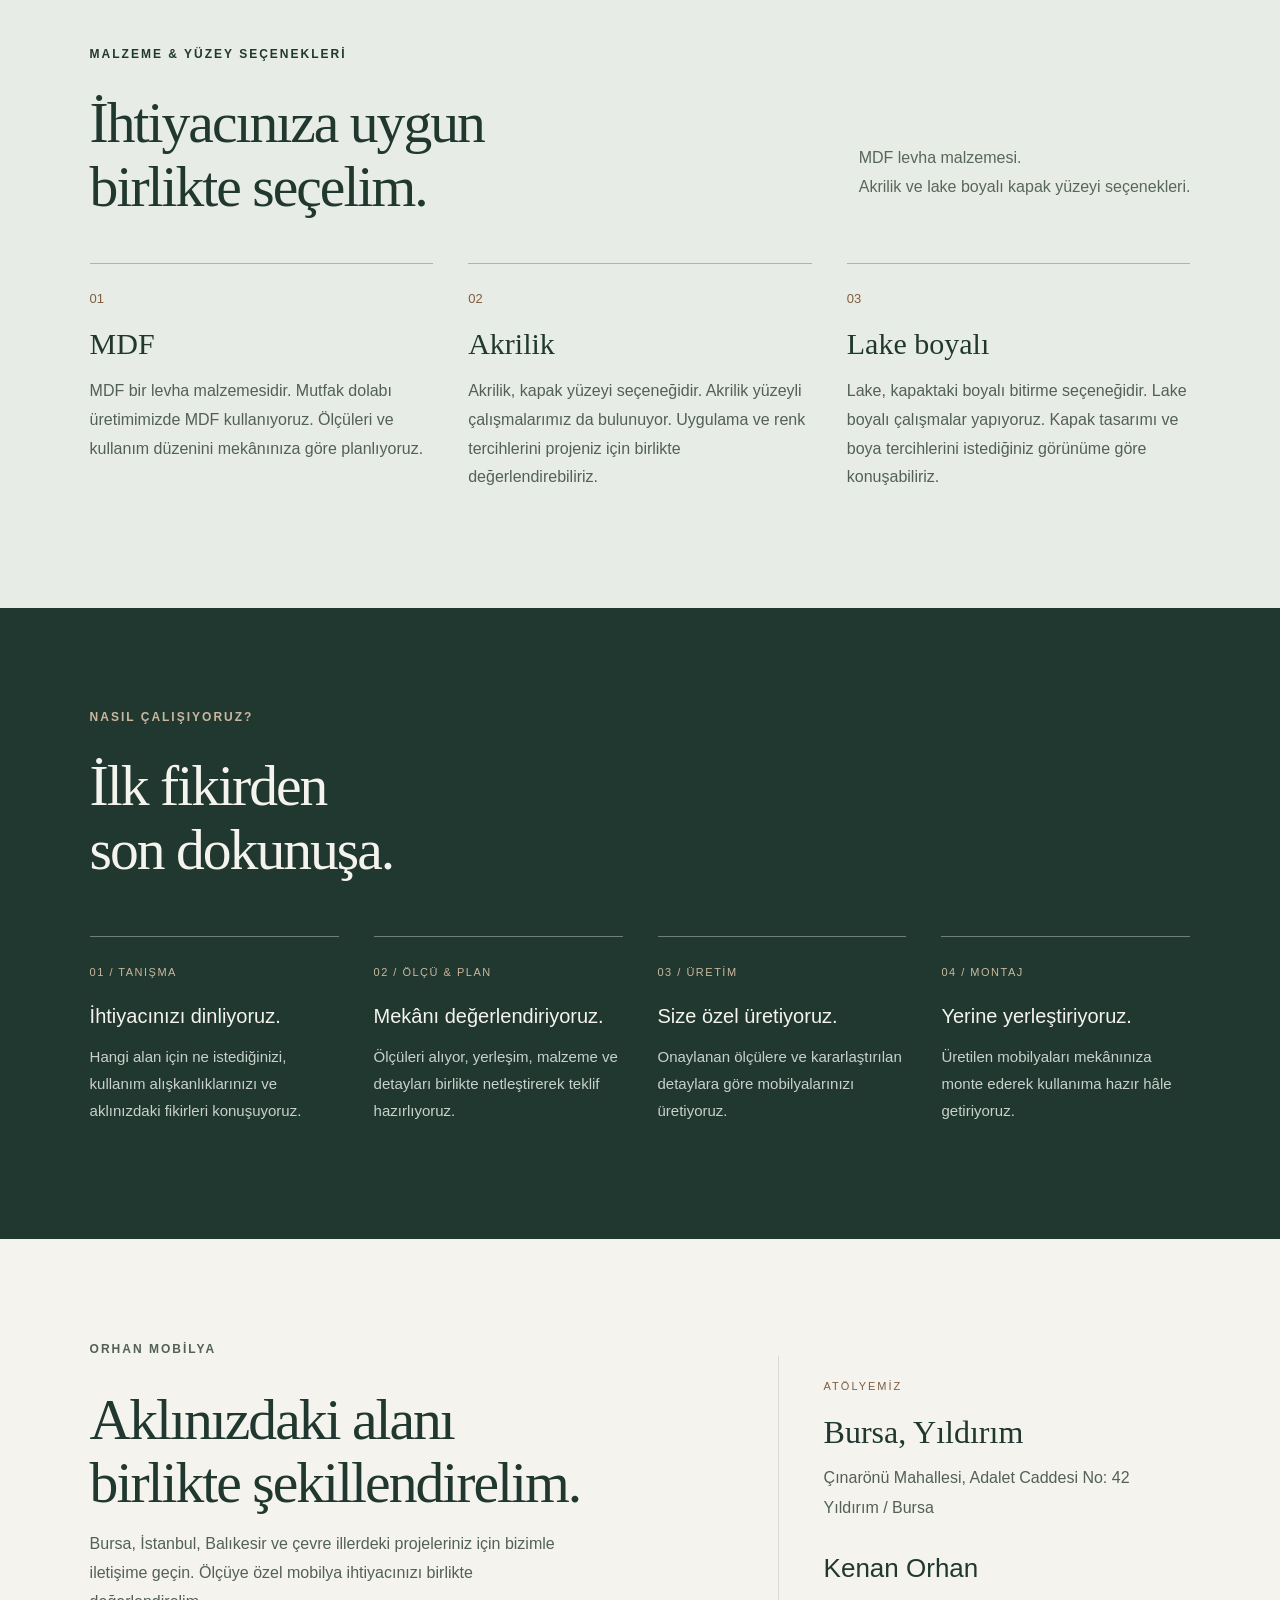
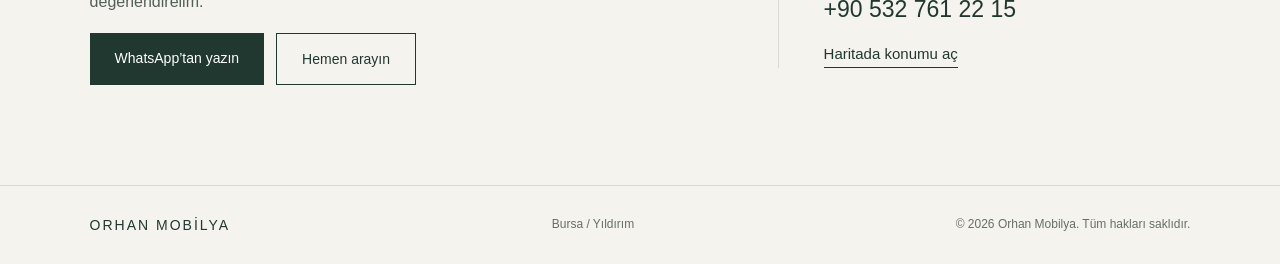
==== commit 5d8181b8: "Prevent mobile layout shift during navigation initialization" ====
--- a/index.html
+++ b/index.html
@@ -8,12 +8,14 @@
 <link rel="canonical" href="https://www.orhanmobilyabursa.com/">
 <meta property="og:url" content="https://www.orhanmobilyabursa.com/">
 <link rel="icon" href="/assets/favicon.svg" type="image/svg+xml">
+<!-- Establish the enhanced navigation state before the first styled render. -->
+<script>document.documentElement.classList.add("js");</script>
 <link rel="stylesheet" href="/style.css">
 <script src="/script.js" defer></script>
 </head>
 <body>
 <a class="skip-link" href="#main-content">İçeriğe geç</a>
-<header><a class="brand" href="/" aria-current="page" aria-label="Orhan Mobilya ana sayfa"><span class="brand-mark">O<span>M</span></span><span>ORHAN<small>MOBİLYA</small></span></a><button class="menu-toggle" type="button" aria-controls="menu-panel" aria-expanded="false" aria-label="Menüyü aç" hidden><svg width="22" height="22" viewBox="0 0 24 24" fill="none" stroke="currentColor" stroke-width="1.6" stroke-linecap="round" aria-hidden="true"><path d="M4 6h16M4 12h16M4 18h16"/></svg></button><div id="menu-panel"><nav id="main-menu" aria-label="Ana menü"><a href="/" aria-current="page">Ana sayfa</a><a href="/hizmetler/">Hizmetlerimiz</a><a href="/uygulamalar/">Uygulamalarımız</a><a href="/malzemeler/">Malzeme ve Yüzeyler</a><a href="/uretim-sureci/">Üretim Süreci</a><a href="/iletisim/">İletişim</a></nav>
+<header><a class="brand" href="/" aria-current="page" aria-label="Orhan Mobilya ana sayfa"><span class="brand-mark">O<span>M</span></span><span>ORHAN<small>MOBİLYA</small></span></a><button class="menu-toggle" type="button" aria-controls="menu-panel" aria-expanded="false" aria-label="Menüyü aç"><svg width="22" height="22" viewBox="0 0 24 24" fill="none" stroke="currentColor" stroke-width="1.6" stroke-linecap="round" aria-hidden="true"><path d="M4 6h16M4 12h16M4 18h16"/></svg></button><div id="menu-panel"><nav id="main-menu" aria-label="Ana menü"><a href="/" aria-current="page">Ana sayfa</a><a href="/hizmetler/">Hizmetlerimiz</a><a href="/uygulamalar/">Uygulamalarımız</a><a href="/malzemeler/">Malzeme ve Yüzeyler</a><a href="/uretim-sureci/">Üretim Süreci</a><a href="/iletisim/">İletişim</a></nav>
 <details class="header-reach"><summary class="header-contact">Bize Ulaşın<svg width="16" height="16" viewBox="0 0 24 24" fill="none" stroke="currentColor" stroke-width="1.8" stroke-linecap="round" stroke-linejoin="round" aria-hidden="true"><path d="m6 9 6 6 6-6"/></svg></summary><div class="reach-options"><a href="tel:+905327612215"><span>Telefon ile arayın</span><strong>+90 532 761 22 15</strong></a><a href="https://wa.me/905327612215" target="_blank" rel="noopener noreferrer"><span>WhatsApp’tan yazın</span><small>Mesaj gönderin ↗</small></a></div></details></div></header>
 <main id="main-content"><section class="hero"><div class="hero-copy"><p class="eyebrow">BURSA VE ÇEVRE İLLER · ÖZEL ÜRETİM</p><h1>Her mekânın<br>ölçüsü başka.<br><em>Mobilyası da.</em></h1><p class="intro">Bursa ve çevre illerde eviniz ve iş yeriniz için ölçüye özel tasarım, üretim ve montaj. Alanınıza ve ihtiyaçlarınıza göre şekillenen mobilyalar.</p><div class="hero-actions"><a class="button dark" href="/uygulamalar/">İşlerimizi keşfedin</a><a class="button outline" href="https://wa.me/905327612215" target="_blank" rel="noopener noreferrer">WhatsApp’tan iletişim</a></div><div class="hero-bottom"><span>MEKÂNINIZA UYGUN</span><span>ÖLÇÜYE ÖZEL</span></div></div><div class="hero-gallery" role="region" aria-roledescription="galeri" aria-label="Gerçek proje fotoğrafları">
 <div class="hero-track" id="hero-track" tabindex="0" aria-label="Proje fotoğrafları; sağ ve sol ok tuşlarıyla gezinin"><figure class="hero-slide" role="group" aria-roledescription="slayt" aria-label="1 / 4: Mutfak uygulaması"><picture><source type="image/webp" srcset="/assets/mutfak-beyaz-ahsap-tezgah-320.webp 320w, /assets/mutfak-beyaz-ahsap-tezgah-480.webp 480w, /assets/mutfak-beyaz-ahsap-tezgah-640.webp 640w, /assets/mutfak-beyaz-ahsap-tezgah-900.webp 900w, /assets/mutfak-beyaz-ahsap-tezgah-1200.webp 1200w" sizes="(max-width: 700px) 100vw, 50vw"><img src="/assets/mutfak-beyaz-ahsap-tezgah.jpg" width="1200" height="1600" loading="eager" decoding="async" fetchpriority="high" alt="Beyaz kapaklı, siyah kulplu ve ahşap tezgâhlı mutfak dolapları"></picture><figcaption><span>Beyaz dolap, ahşap tezgâh.</span><small>Mutfak uygulaması</small></figcaption></figure>
--- a/style.css
+++ b/style.css
@@ -20,9 +20,9 @@
 @media(max-width:1000px){
  header{height:auto;min-height:90px;flex-wrap:wrap;gap:12px;padding-top:16px;padding-bottom:16px}
  .brand{margin-right:auto}
- .menu-toggle:not([hidden]){display:block}
+ .js .menu-toggle{display:block}
  #main-menu{order:4;display:flex;flex-basis:100%;flex-wrap:wrap;gap:8px;padding-top:12px;border-top:1px solid var(--line)}
- header:has(.menu-toggle:not([hidden])) #main-menu:not(.is-open){display:none}
+ .js header #main-menu:not(.is-open){display:none}
  #main-menu a{padding:12px 14px;min-height:44px;border:1px solid var(--line)}
  #main-menu a+a::before{display:none}
 }
@@ -67,11 +67,11 @@
 @media(max-width:1000px){
  header{min-height:76px;padding:14px 5%;gap:0 16px;align-items:center}
  .brand{flex-shrink:0}
- .menu-toggle:not([hidden]){display:flex;align-items:center;justify-content:center;width:44px;height:44px;padding:0;border:0;border-radius:3px;background:transparent}
+ .js .menu-toggle{display:flex;align-items:center;justify-content:center;width:44px;height:44px;padding:0;border:0;border-radius:3px;background:transparent}
  .menu-toggle:hover,.menu-toggle[aria-expanded="true"]{background:#e5e9e3}
  #menu-panel{display:block;flex-basis:100%;min-width:0;margin-top:12px;padding:8px 0 0;border-top:1px solid var(--line)}
- header:has(.menu-toggle:not([hidden])) #menu-panel:not(.is-open){display:none}
- header:has(.menu-toggle:not([hidden])) #main-menu:not(.is-open),#main-menu{display:flex;flex-direction:column;flex-wrap:nowrap;gap:0;padding:0;border:0}
+ .js header #menu-panel:not(.is-open){display:none}
+ .js header #main-menu:not(.is-open),#main-menu{display:flex;flex-direction:column;flex-wrap:nowrap;gap:0;padding:0;border:0}
  #main-menu a{padding:12px 8px;border:0;border-radius:3px;font-size:14px;min-height:44px}
  #main-menu a:hover,#main-menu a:focus-visible{transform:none}
  .header-reach{display:block;margin-top:6px;padding-top:6px;border-top:1px solid var(--line)}
@@ -98,7 +98,8 @@
 .section-heading>p,.contact>div>p{line-height:1.8;color:#526057;max-width:500px}
 .skip-link{position:absolute;top:8px;left:8px;z-index:30;padding:12px;background:var(--ink);color:white;transform:translateY(-150%)}
 .skip-link:focus{transform:none}
-.contact-name{display:block;font-size:16px;line-height:1.5;margin-bottom:6px}
+.contact-name{display:block;font-size:26px;font-weight:500;line-height:1.5;color:var(--ink);margin-bottom:8px}
+@media(max-width:700px){.contact-name{font-size:22px}}
 .sr-only{position:absolute;width:1px;height:1px;padding:0;margin:-1px;overflow:hidden;clip:rect(0,0,0,0);white-space:nowrap;border:0}
 .text-link{display:inline-block;border-bottom:1px solid var(--ink);padding:8px 0;font-size:14px;color:var(--ink)}
 .text-link:hover{color:#805d40}
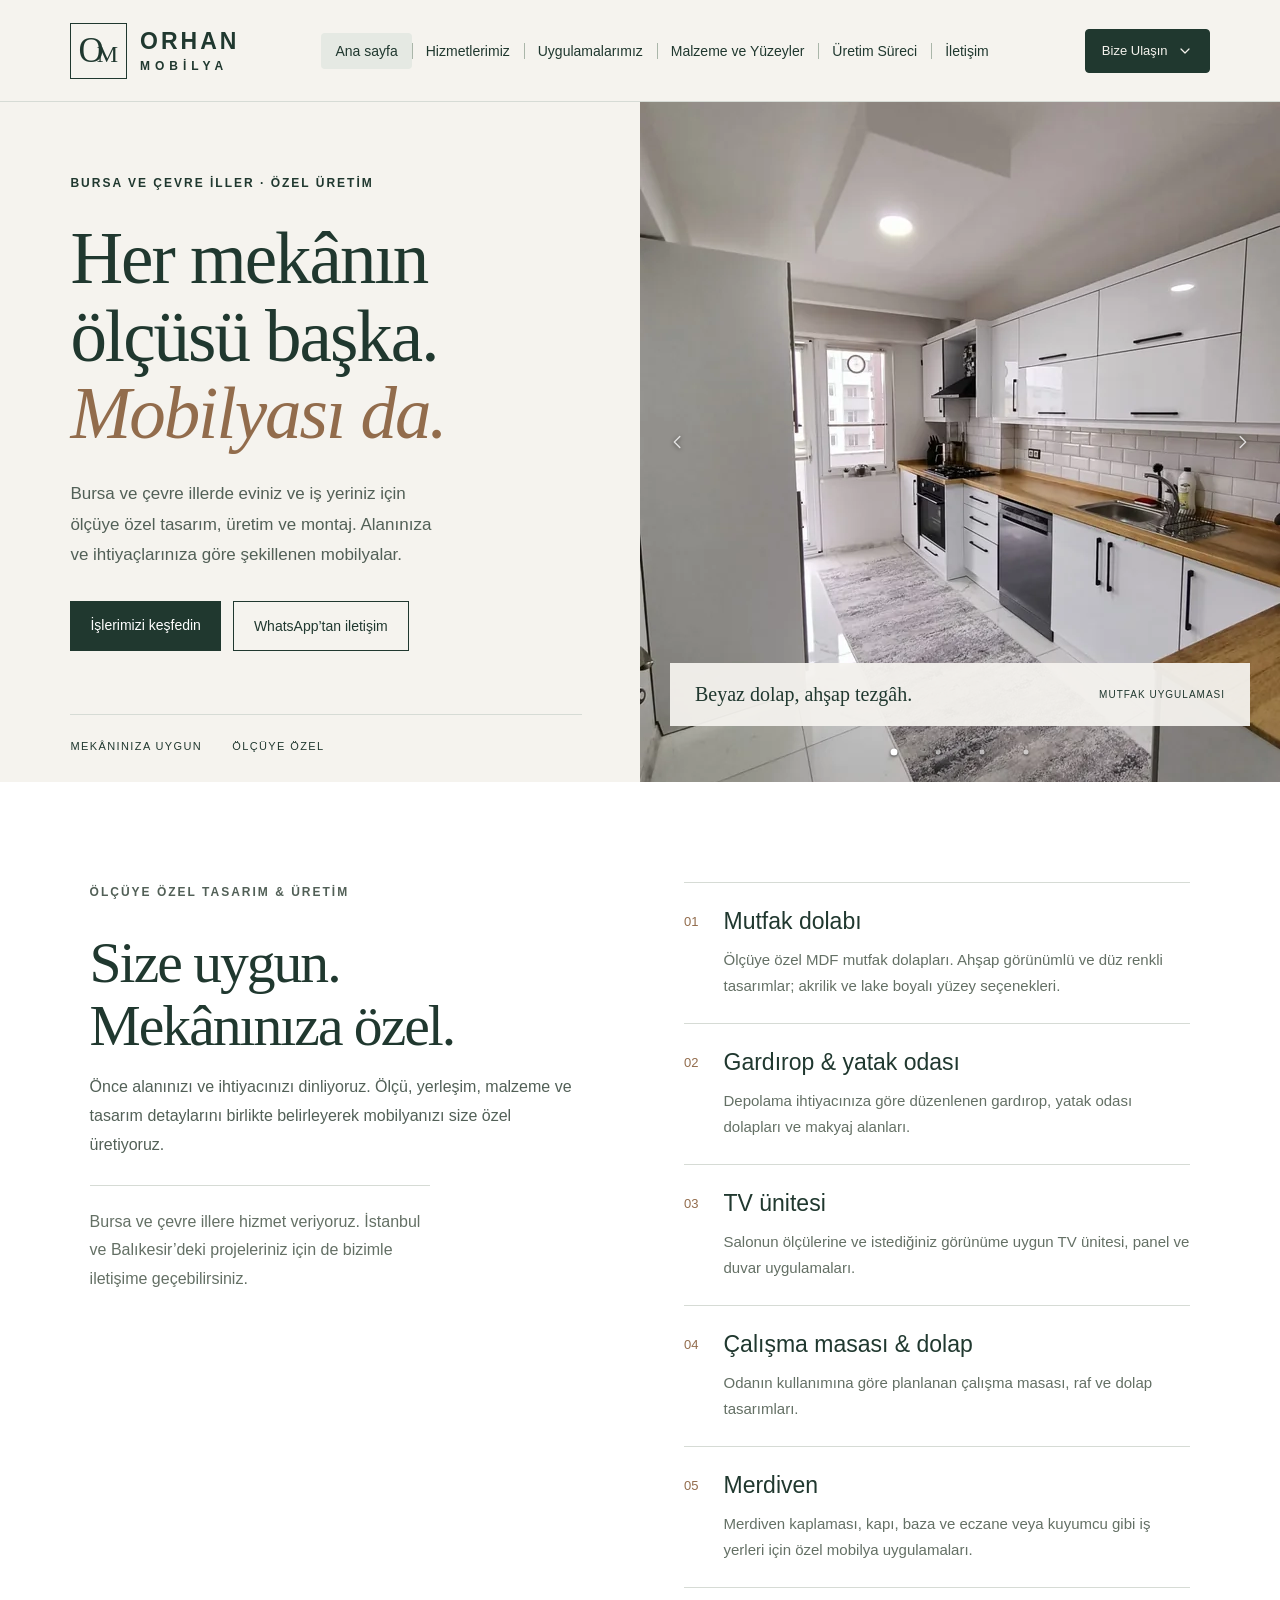
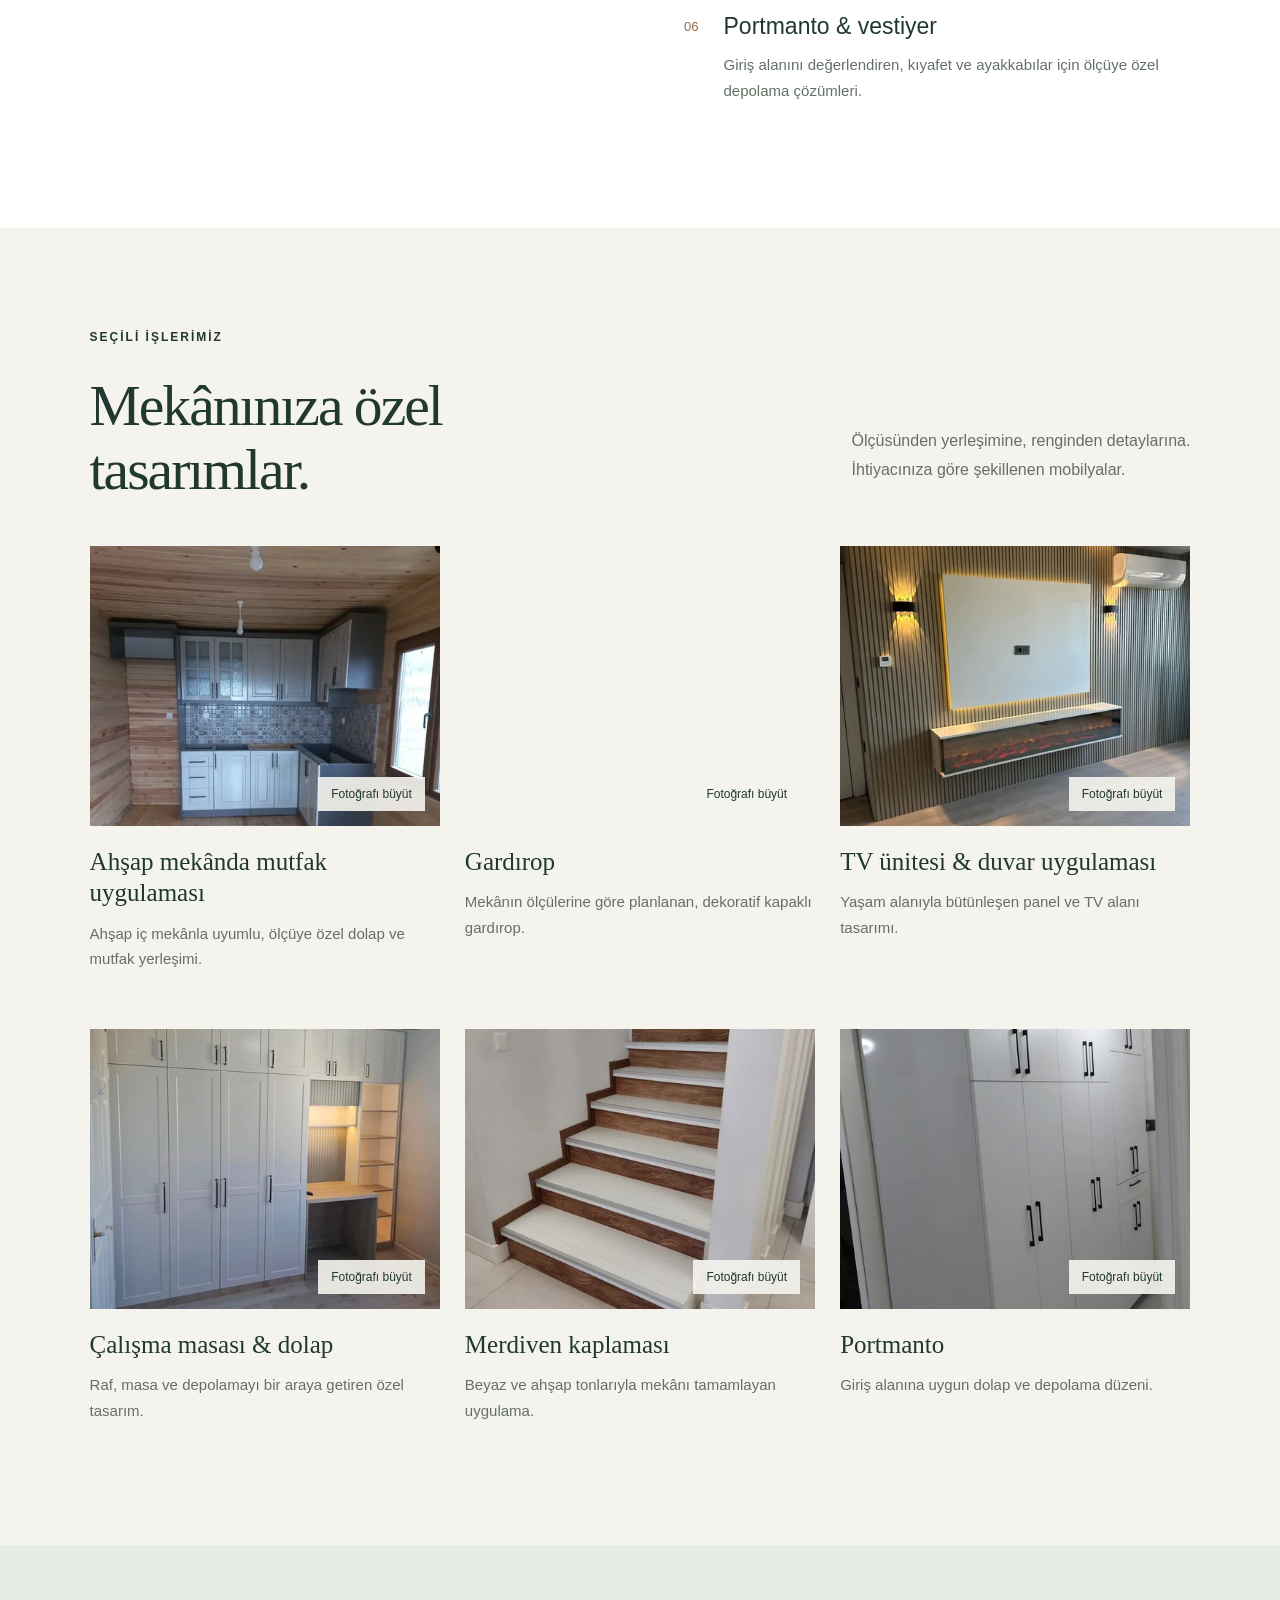
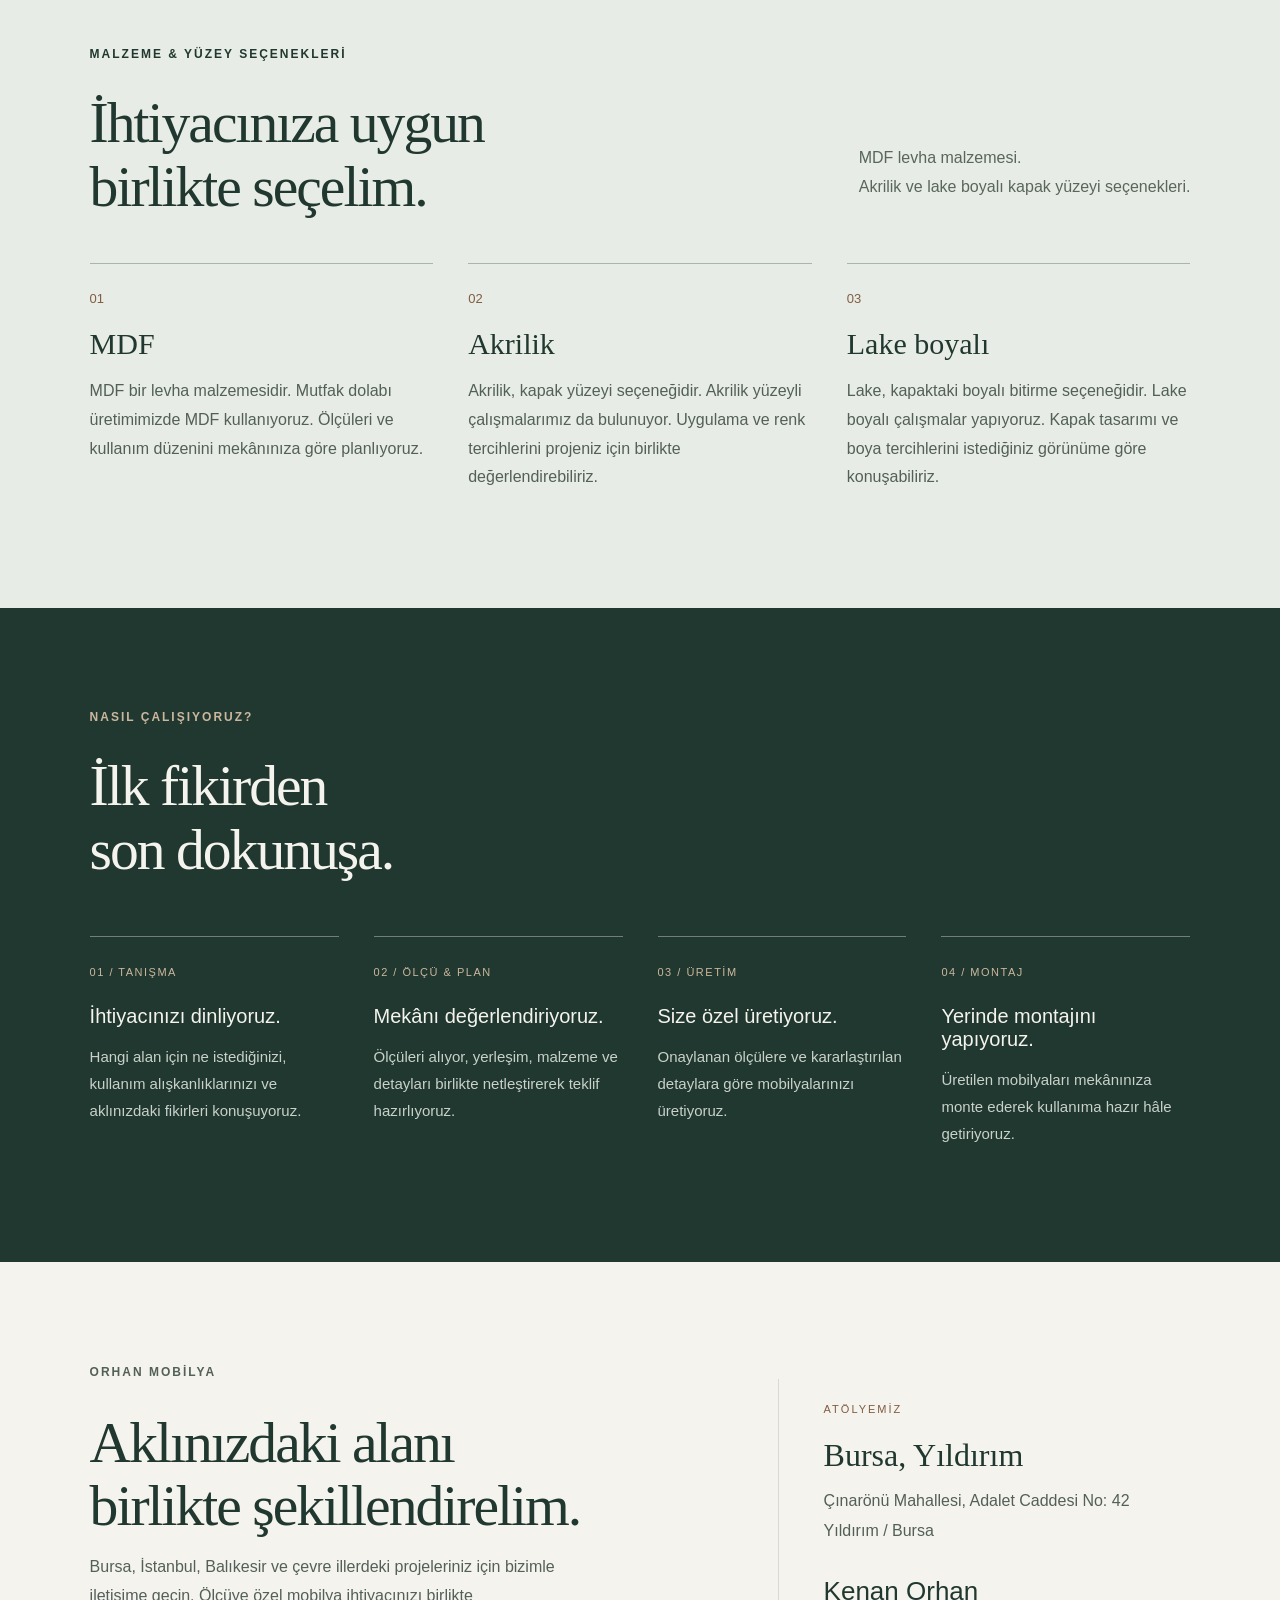
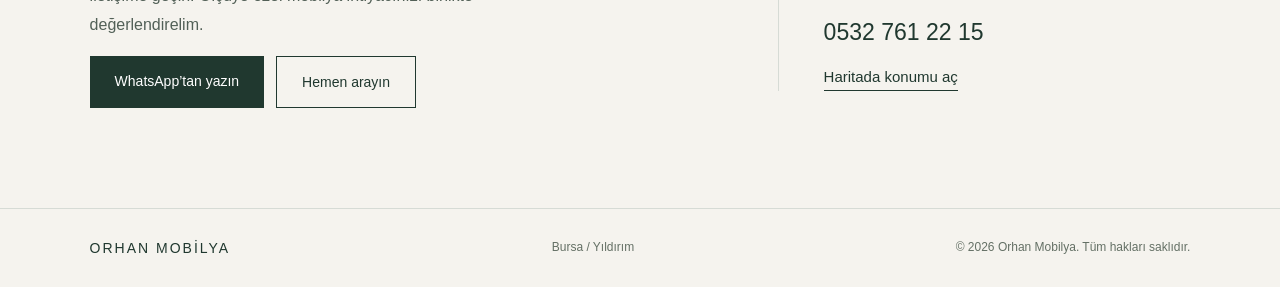
==== commit 9999e5d1: "Update assembly heading and displayed phone format" ====
--- a/index.html
+++ b/index.html
@@ -16,7 +16,7 @@
 <body>
 <a class="skip-link" href="#main-content">İçeriğe geç</a>
 <header><a class="brand" href="/" aria-current="page" aria-label="Orhan Mobilya ana sayfa"><span class="brand-mark">O<span>M</span></span><span>ORHAN<small>MOBİLYA</small></span></a><button class="menu-toggle" type="button" aria-controls="menu-panel" aria-expanded="false" aria-label="Menüyü aç"><svg width="22" height="22" viewBox="0 0 24 24" fill="none" stroke="currentColor" stroke-width="1.6" stroke-linecap="round" aria-hidden="true"><path d="M4 6h16M4 12h16M4 18h16"/></svg></button><div id="menu-panel"><nav id="main-menu" aria-label="Ana menü"><a href="/" aria-current="page">Ana sayfa</a><a href="/hizmetler/">Hizmetlerimiz</a><a href="/uygulamalar/">Uygulamalarımız</a><a href="/malzemeler/">Malzeme ve Yüzeyler</a><a href="/uretim-sureci/">Üretim Süreci</a><a href="/iletisim/">İletişim</a></nav>
-<details class="header-reach"><summary class="header-contact">Bize Ulaşın<svg width="16" height="16" viewBox="0 0 24 24" fill="none" stroke="currentColor" stroke-width="1.8" stroke-linecap="round" stroke-linejoin="round" aria-hidden="true"><path d="m6 9 6 6 6-6"/></svg></summary><div class="reach-options"><a href="tel:+905327612215"><span>Telefon ile arayın</span><strong>+90 532 761 22 15</strong></a><a href="https://wa.me/905327612215" target="_blank" rel="noopener noreferrer"><span>WhatsApp’tan yazın</span><small>Mesaj gönderin ↗</small></a></div></details></div></header>
+<details class="header-reach"><summary class="header-contact">Bize Ulaşın<svg width="16" height="16" viewBox="0 0 24 24" fill="none" stroke="currentColor" stroke-width="1.8" stroke-linecap="round" stroke-linejoin="round" aria-hidden="true"><path d="m6 9 6 6 6-6"/></svg></summary><div class="reach-options"><a href="tel:+905327612215"><span>Telefon ile arayın</span><strong>0532 761 22 15</strong></a><a href="https://wa.me/905327612215" target="_blank" rel="noopener noreferrer"><span>WhatsApp’tan yazın</span><small>Mesaj gönderin ↗</small></a></div></details></div></header>
 <main id="main-content"><section class="hero"><div class="hero-copy"><p class="eyebrow">BURSA VE ÇEVRE İLLER · ÖZEL ÜRETİM</p><h1>Her mekânın<br>ölçüsü başka.<br><em>Mobilyası da.</em></h1><p class="intro">Bursa ve çevre illerde eviniz ve iş yeriniz için ölçüye özel tasarım, üretim ve montaj. Alanınıza ve ihtiyaçlarınıza göre şekillenen mobilyalar.</p><div class="hero-actions"><a class="button dark" href="/uygulamalar/">İşlerimizi keşfedin</a><a class="button outline" href="https://wa.me/905327612215" target="_blank" rel="noopener noreferrer">WhatsApp’tan iletişim</a></div><div class="hero-bottom"><span>MEKÂNINIZA UYGUN</span><span>ÖLÇÜYE ÖZEL</span></div></div><div class="hero-gallery" role="region" aria-roledescription="galeri" aria-label="Gerçek proje fotoğrafları">
 <div class="hero-track" id="hero-track" tabindex="0" aria-label="Proje fotoğrafları; sağ ve sol ok tuşlarıyla gezinin"><figure class="hero-slide" role="group" aria-roledescription="slayt" aria-label="1 / 4: Mutfak uygulaması"><picture><source type="image/webp" srcset="/assets/mutfak-beyaz-ahsap-tezgah-320.webp 320w, /assets/mutfak-beyaz-ahsap-tezgah-480.webp 480w, /assets/mutfak-beyaz-ahsap-tezgah-640.webp 640w, /assets/mutfak-beyaz-ahsap-tezgah-900.webp 900w, /assets/mutfak-beyaz-ahsap-tezgah-1200.webp 1200w" sizes="(max-width: 700px) 100vw, 50vw"><img src="/assets/mutfak-beyaz-ahsap-tezgah.jpg" width="1200" height="1600" loading="eager" decoding="async" fetchpriority="high" alt="Beyaz kapaklı, siyah kulplu ve ahşap tezgâhlı mutfak dolapları"></picture><figcaption><span>Beyaz dolap, ahşap tezgâh.</span><small>Mutfak uygulaması</small></figcaption></figure>
 <figure class="hero-slide" role="group" aria-roledescription="slayt" aria-label="2 / 4: Gardırop uygulaması"><picture><source type="image/webp" srcset="/assets/secilmis-gardirop-320.webp 320w, /assets/secilmis-gardirop-480.webp 480w, /assets/secilmis-gardirop-640.webp 640w, /assets/secilmis-gardirop-900.webp 900w" sizes="(max-width: 700px) 100vw, 50vw"><img src="/assets/secilmis-gardirop.jpg" width="900" height="1600" loading="lazy" decoding="async" alt="Dekoratif kapaklı, ölçüye özel gardırop"></picture><figcaption><span>Mekâna göre planlanan gardırop.</span><small>Gardırop uygulaması</small></figcaption></figure>
@@ -37,8 +37,8 @@
 <article class="project-card"><button class="project" data-photo="/assets/secilmis-merdiven.jpg" data-title="Merdiven kaplaması"><div class="image-wrap"><picture><source type="image/webp" srcset="/assets/secilmis-merdiven-320.webp 320w, /assets/secilmis-merdiven-480.webp 480w, /assets/secilmis-merdiven-640.webp 640w, /assets/secilmis-merdiven-900.webp 900w, /assets/secilmis-merdiven-1200.webp 1200w" sizes="(max-width: 700px) 86vw, (max-width: 1100px) calc(43vw - 12.5px), calc(28.6667vw - 16.6667px)"><img width="1200" height="1600" decoding="async" loading="lazy" src="/assets/secilmis-merdiven.jpg" alt="Beyaz ve ahşap tonlarıyla mekânı tamamlayan uygulama."></picture><span>Fotoğrafı büyüt</span></div><div class="caption"><h3>Merdiven kaplaması</h3><p>Beyaz ve ahşap tonlarıyla mekânı tamamlayan uygulama.</p></div></button></article>
 <article class="project-card"><button class="project" data-photo="/assets/secilmis-portmanto.jpg" data-title="Portmanto"><div class="image-wrap"><picture><source type="image/webp" srcset="/assets/secilmis-portmanto-320.webp 320w, /assets/secilmis-portmanto-480.webp 480w, /assets/secilmis-portmanto-640.webp 640w, /assets/secilmis-portmanto-900.webp 900w, /assets/secilmis-portmanto-1011.webp 1011w" sizes="(max-width: 700px) 86vw, (max-width: 1100px) calc(43vw - 12.5px), calc(28.6667vw - 16.6667px)"><img width="1011" height="1600" decoding="async" loading="lazy" src="/assets/secilmis-portmanto.jpg" alt="Giriş alanına uygun dolap ve depolama düzeni."></picture><span>Fotoğrafı büyüt</span></div><div class="caption"><h3>Portmanto</h3><p>Giriş alanına uygun dolap ve depolama düzeni.</p></div></button></article></div></section>
 <section id="malzemeler" class="materials section"><div class="projects-head"><div><p class="eyebrow">MALZEME & YÜZEY SEÇENEKLERİ</p><h2>İhtiyacınıza uygun<br>birlikte seçelim.</h2></div><p>MDF levha malzemesi.<br>Akrilik ve lake boyalı kapak yüzeyi seçenekleri.</p></div><div class="material-grid"><article><span>01</span><h3>MDF</h3><p>MDF bir levha malzemesidir. Mutfak dolabı üretimimizde MDF kullanıyoruz. Ölçüleri ve kullanım düzenini mekânınıza göre planlıyoruz.</p></article><article><span>02</span><h3>Akrilik</h3><p>Akrilik, kapak yüzeyi seçeneğidir. Akrilik yüzeyli çalışmalarımız da bulunuyor. Uygulama ve renk tercihlerini projeniz için birlikte değerlendirebiliriz.</p></article><article><span>03</span><h3>Lake boyalı</h3><p>Lake, kapaktaki boyalı bitirme seçeneğidir. Lake boyalı çalışmalar yapıyoruz. Kapak tasarımı ve boya tercihlerini istediğiniz görünüme göre konuşabiliriz.</p></article></div></section>
-<section id="surec" class="process section"><p class="eyebrow">NASIL ÇALIŞIYORUZ?</p><h2>İlk fikirden<br>son dokunuşa.</h2><div class="steps"><article><span>01 / TANIŞMA</span><h3>İhtiyacınızı dinliyoruz.</h3><p>Hangi alan için ne istediğinizi, kullanım alışkanlıklarınızı ve aklınızdaki fikirleri konuşuyoruz.</p></article><article><span>02 / ÖLÇÜ & PLAN</span><h3>Mekânı değerlendiriyoruz.</h3><p>Ölçüleri alıyor, yerleşim, malzeme ve detayları birlikte netleştirerek teklif hazırlıyoruz.</p></article><article><span>03 / ÜRETİM</span><h3>Size özel üretiyoruz.</h3><p>Onaylanan ölçülere ve kararlaştırılan detaylara göre mobilyalarınızı üretiyoruz.</p></article><article><span>04 / MONTAJ</span><h3>Yerine yerleştiriyoruz.</h3><p>Üretilen mobilyaları mekânınıza monte ederek kullanıma hazır hâle getiriyoruz.</p></article></div></section>
-<section id="iletisim" class="contact section"><div><p class="eyebrow">ORHAN MOBİLYA</p><h2>Aklınızdaki alanı<br>birlikte şekillendirelim.</h2><p>Bursa, İstanbul, Balıkesir ve çevre illerdeki projeleriniz için bizimle iletişime geçin. Ölçüye özel mobilya ihtiyacınızı birlikte değerlendirelim.</p><div class="contact-actions"><a class="button dark" href="https://wa.me/905327612215" target="_blank" rel="noopener noreferrer">WhatsApp’tan yazın</a><a class="button outline" href="tel:+905327612215">Hemen arayın</a></div></div><aside><span class="location-label">ATÖLYEMİZ</span><h3>Bursa, Yıldırım</h3><address>Çınarönü Mahallesi, Adalet Caddesi No: 42<br>Yıldırım / Bursa</address><a class="phone-link" href="tel:+905327612215"><span class="contact-name">Kenan Orhan</span>+90 532 761 22 15</a><a class="map-link" href="https://www.google.com/maps/search/?api=1&amp;query=Orhan%20Mobilya%2C%20%C3%87%C4%B1nar%C3%B6n%C3%BC%20Mahallesi%2C%20Adalet%20Caddesi%20No%3A%2042%2C%20Y%C4%B1ld%C4%B1r%C4%B1m%2C%20Bursa" target="_blank" rel="noopener noreferrer">Haritada konumu aç</a></aside></section></main>
+<section id="surec" class="process section"><p class="eyebrow">NASIL ÇALIŞIYORUZ?</p><h2>İlk fikirden<br>son dokunuşa.</h2><div class="steps"><article><span>01 / TANIŞMA</span><h3>İhtiyacınızı dinliyoruz.</h3><p>Hangi alan için ne istediğinizi, kullanım alışkanlıklarınızı ve aklınızdaki fikirleri konuşuyoruz.</p></article><article><span>02 / ÖLÇÜ & PLAN</span><h3>Mekânı değerlendiriyoruz.</h3><p>Ölçüleri alıyor, yerleşim, malzeme ve detayları birlikte netleştirerek teklif hazırlıyoruz.</p></article><article><span>03 / ÜRETİM</span><h3>Size özel üretiyoruz.</h3><p>Onaylanan ölçülere ve kararlaştırılan detaylara göre mobilyalarınızı üretiyoruz.</p></article><article><span>04 / MONTAJ</span><h3>Yerinde montajını yapıyoruz.</h3><p>Üretilen mobilyaları mekânınıza monte ederek kullanıma hazır hâle getiriyoruz.</p></article></div></section>
+<section id="iletisim" class="contact section"><div><p class="eyebrow">ORHAN MOBİLYA</p><h2>Aklınızdaki alanı<br>birlikte şekillendirelim.</h2><p>Bursa, İstanbul, Balıkesir ve çevre illerdeki projeleriniz için bizimle iletişime geçin. Ölçüye özel mobilya ihtiyacınızı birlikte değerlendirelim.</p><div class="contact-actions"><a class="button dark" href="https://wa.me/905327612215" target="_blank" rel="noopener noreferrer">WhatsApp’tan yazın</a><a class="button outline" href="tel:+905327612215">Hemen arayın</a></div></div><aside><span class="location-label">ATÖLYEMİZ</span><h3>Bursa, Yıldırım</h3><address>Çınarönü Mahallesi, Adalet Caddesi No: 42<br>Yıldırım / Bursa</address><a class="phone-link" href="tel:+905327612215"><span class="contact-name">Kenan Orhan</span>0532 761 22 15</a><a class="map-link" href="https://www.google.com/maps/search/?api=1&amp;query=Orhan%20Mobilya%2C%20%C3%87%C4%B1nar%C3%B6n%C3%BC%20Mahallesi%2C%20Adalet%20Caddesi%20No%3A%2042%2C%20Y%C4%B1ld%C4%B1r%C4%B1m%2C%20Bursa" target="_blank" rel="noopener noreferrer">Haritada konumu aç</a></aside></section></main>
 <footer><a class="footer-brand" href="/">ORHAN MOBİLYA</a><span>Bursa / Yıldırım</span><span class="copyright">© 2026 Orhan Mobilya. Tüm hakları saklıdır.</span></footer>
 
 <dialog id="photo-dialog" aria-labelledby="photo-title"><button class="close" aria-label="Fotoğrafı kapat">×</button><img id="large-photo" decoding="async" alt=""><h2 id="photo-title"></h2></dialog>
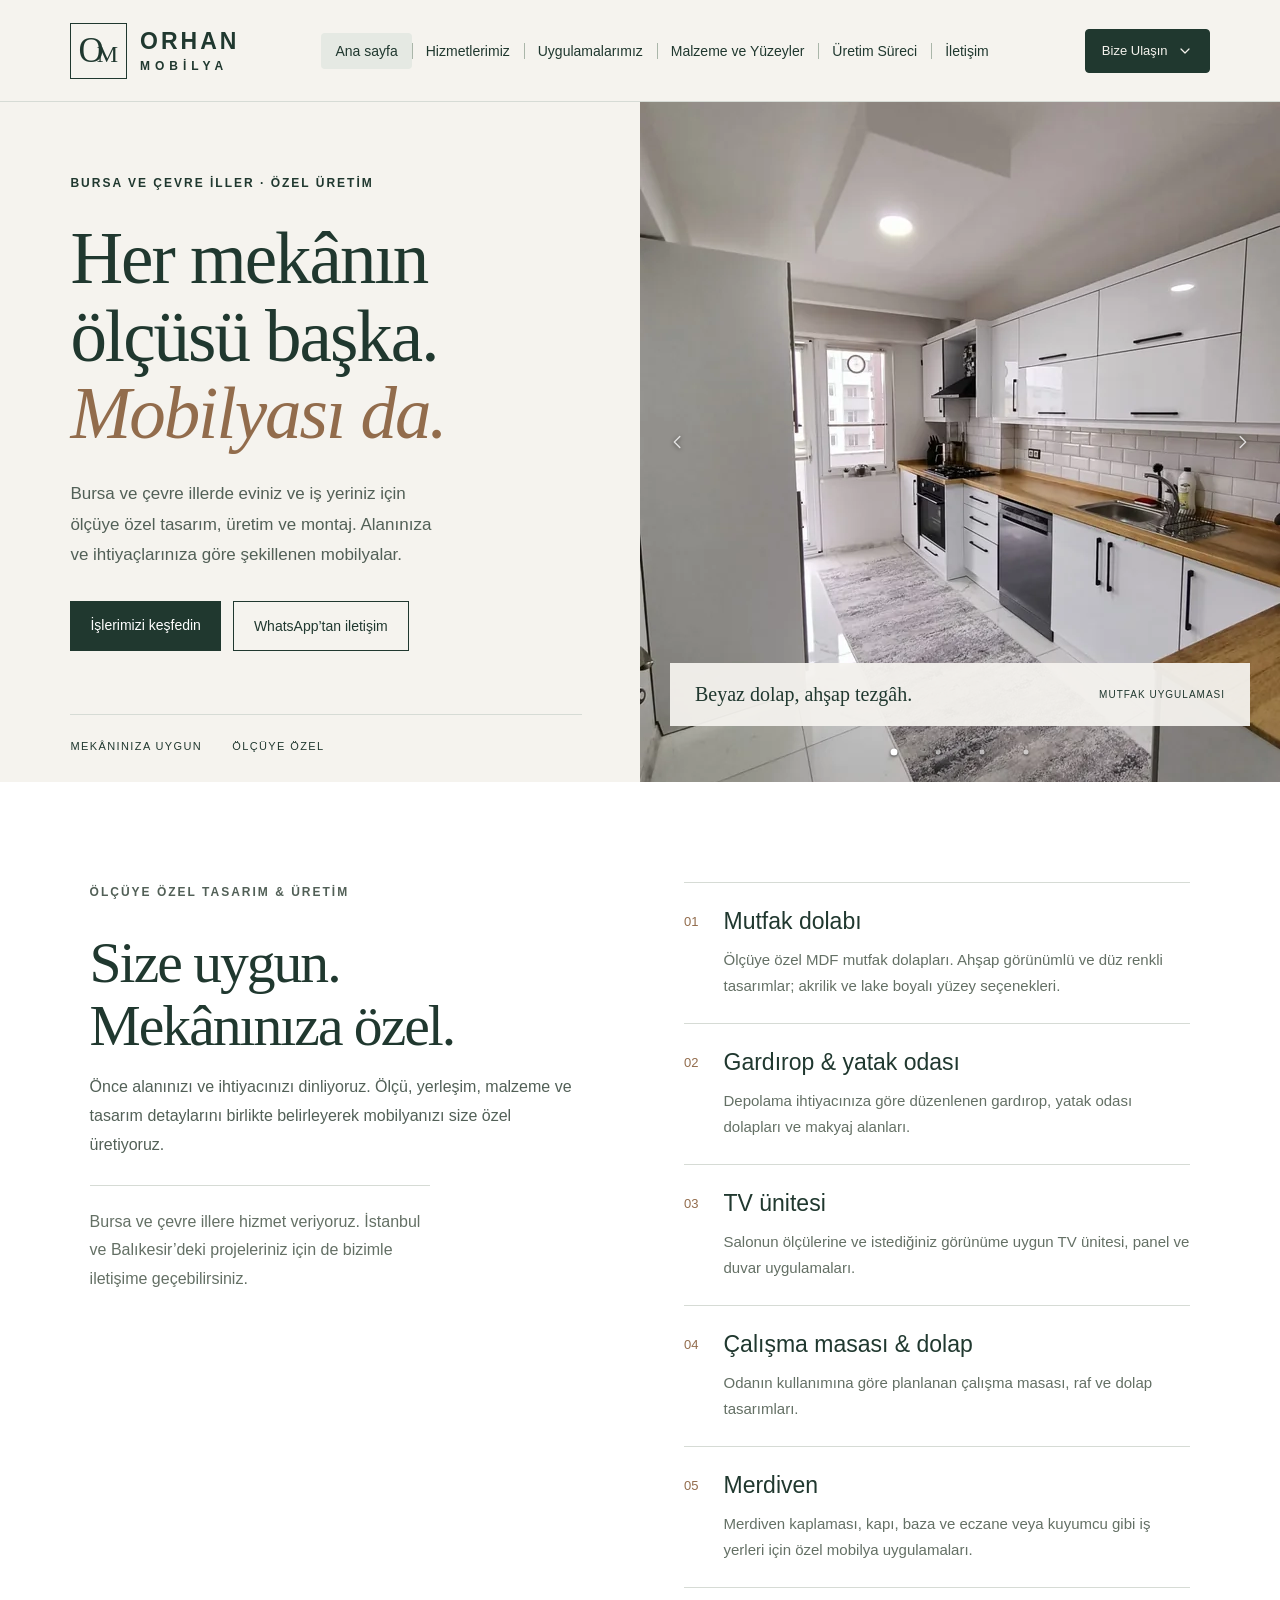
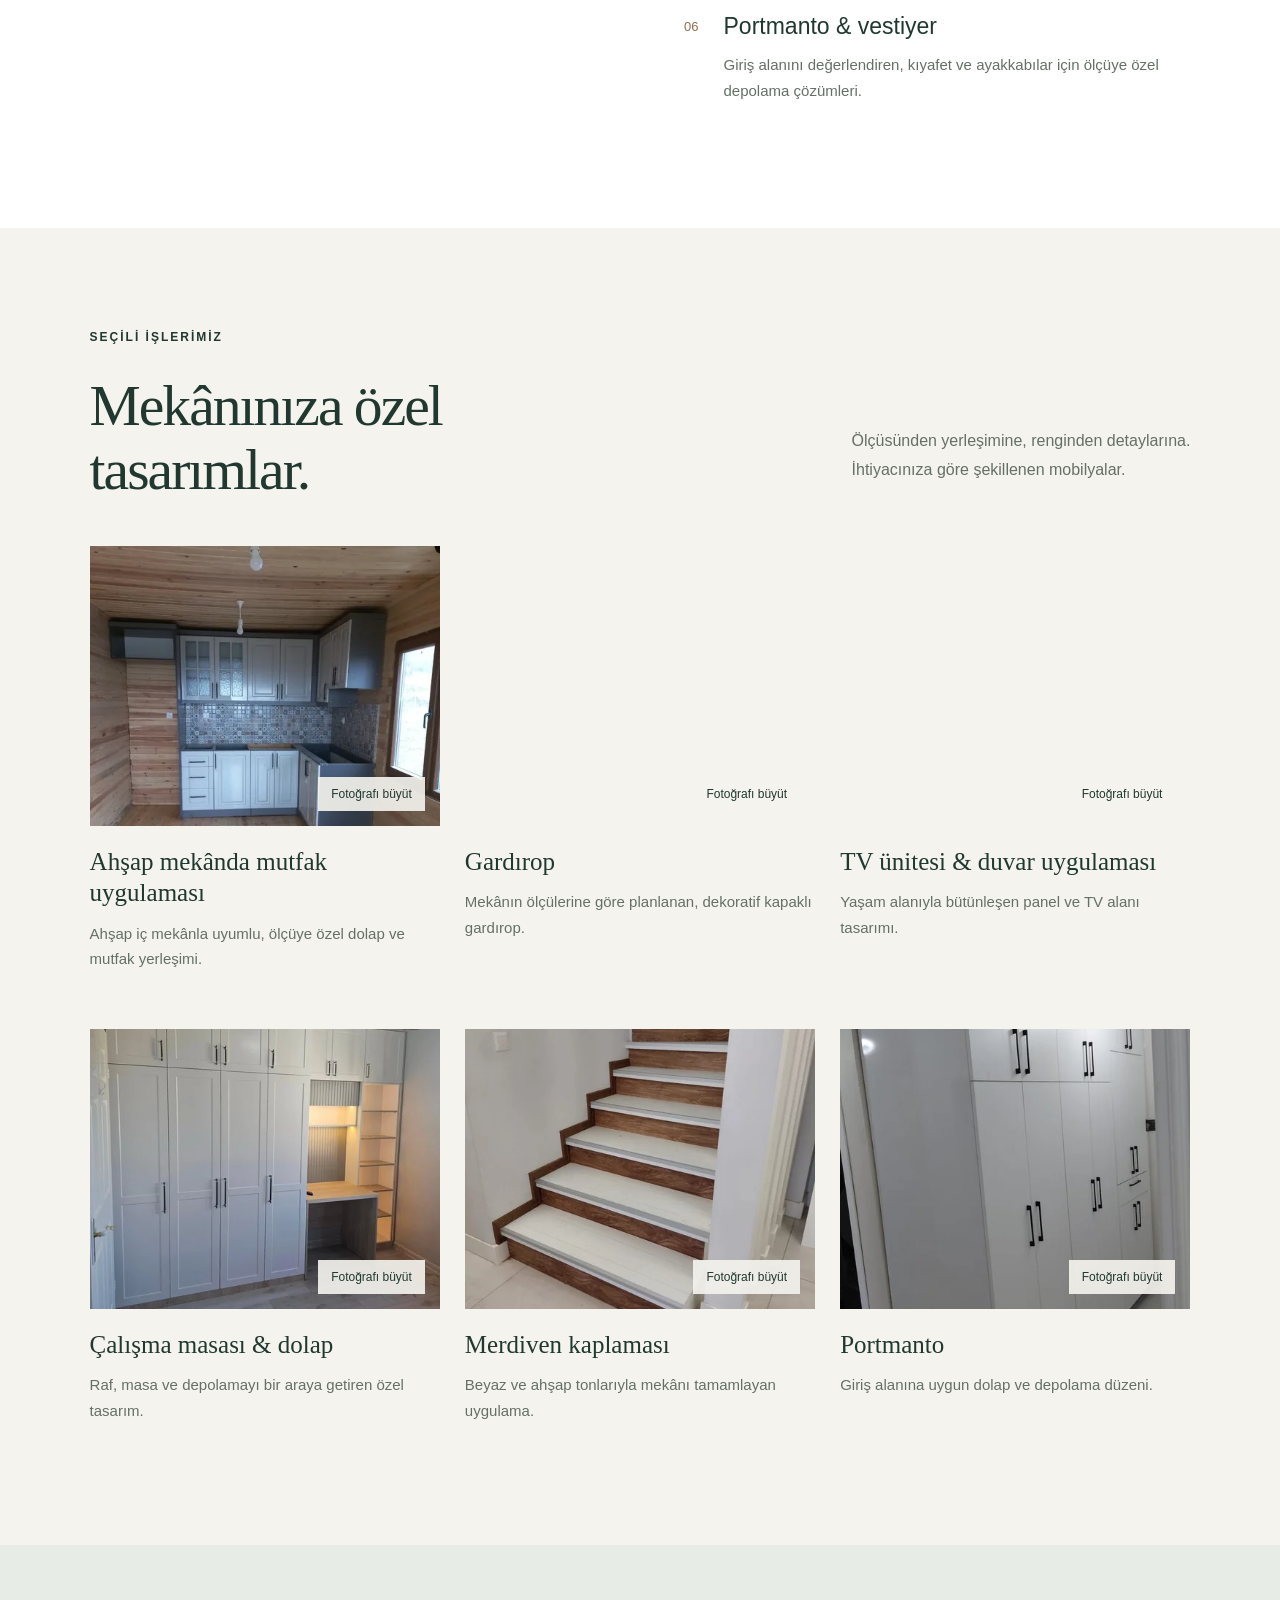
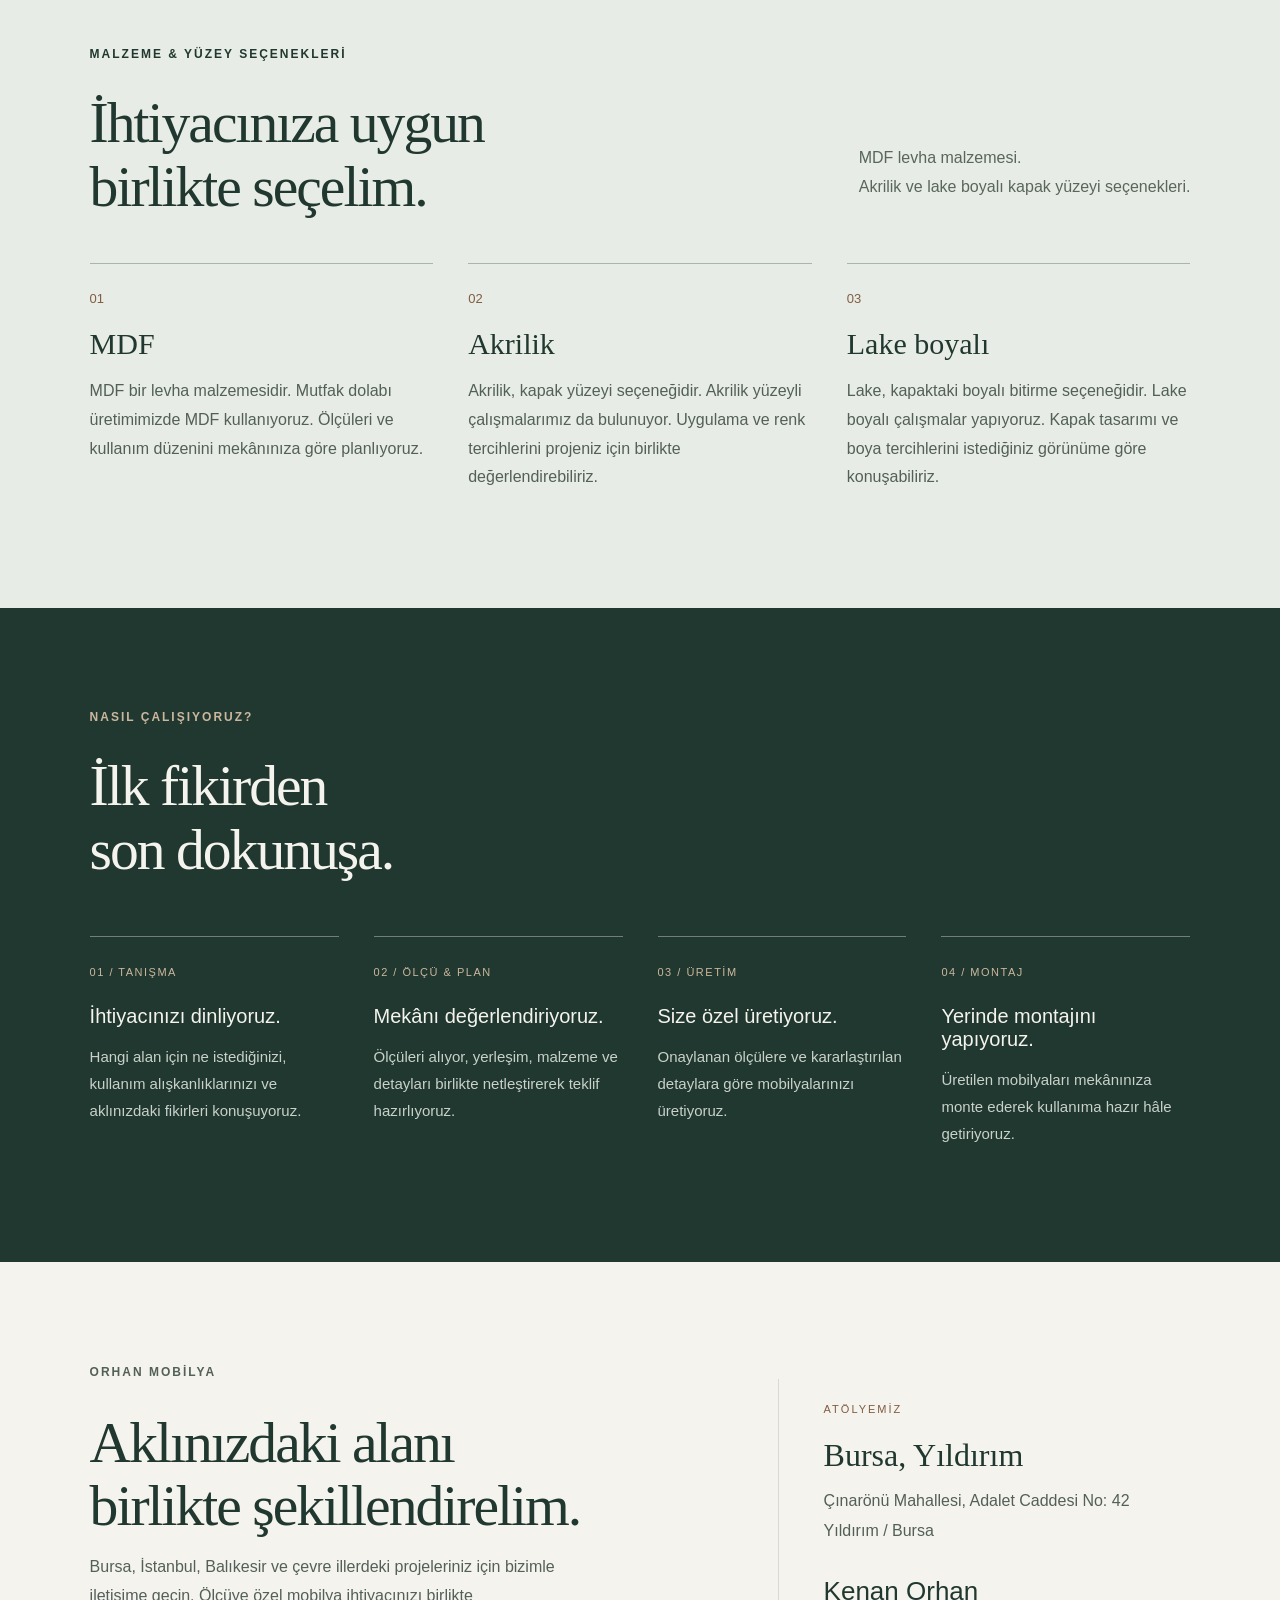
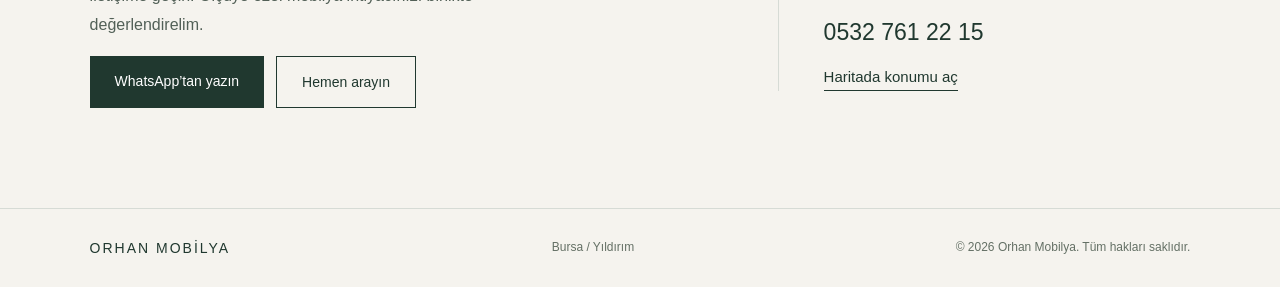
==== commit 2cd94449: "Use existing OM emblem for ICO and PNG favicons" ====
--- a/index.html
+++ b/index.html
@@ -7,7 +7,9 @@
 <meta name="description" content="Bursa ve çevre illerde ölçüye özel mobilya tasarımı, üretimi ve montajı. Gerçek mutfak, gardırop, TV ünitesi ve portmanto uygulamalarımızı keşfedin.">
 <link rel="canonical" href="https://www.orhanmobilyabursa.com/">
 <meta property="og:url" content="https://www.orhanmobilyabursa.com/">
-<link rel="icon" href="/assets/favicon.svg" type="image/svg+xml">
+<link rel="icon" href="/favicon.ico" type="image/x-icon" sizes="16x16 32x32 48x48 96x96">
+<link rel="icon" href="/assets/favicon-48.png" type="image/png" sizes="48x48">
+<link rel="icon" href="/assets/favicon-96.png" type="image/png" sizes="96x96">
 <!-- Establish the enhanced navigation state before the first styled render. -->
 <script>document.documentElement.classList.add("js");</script>
 <link rel="stylesheet" href="/style.css">
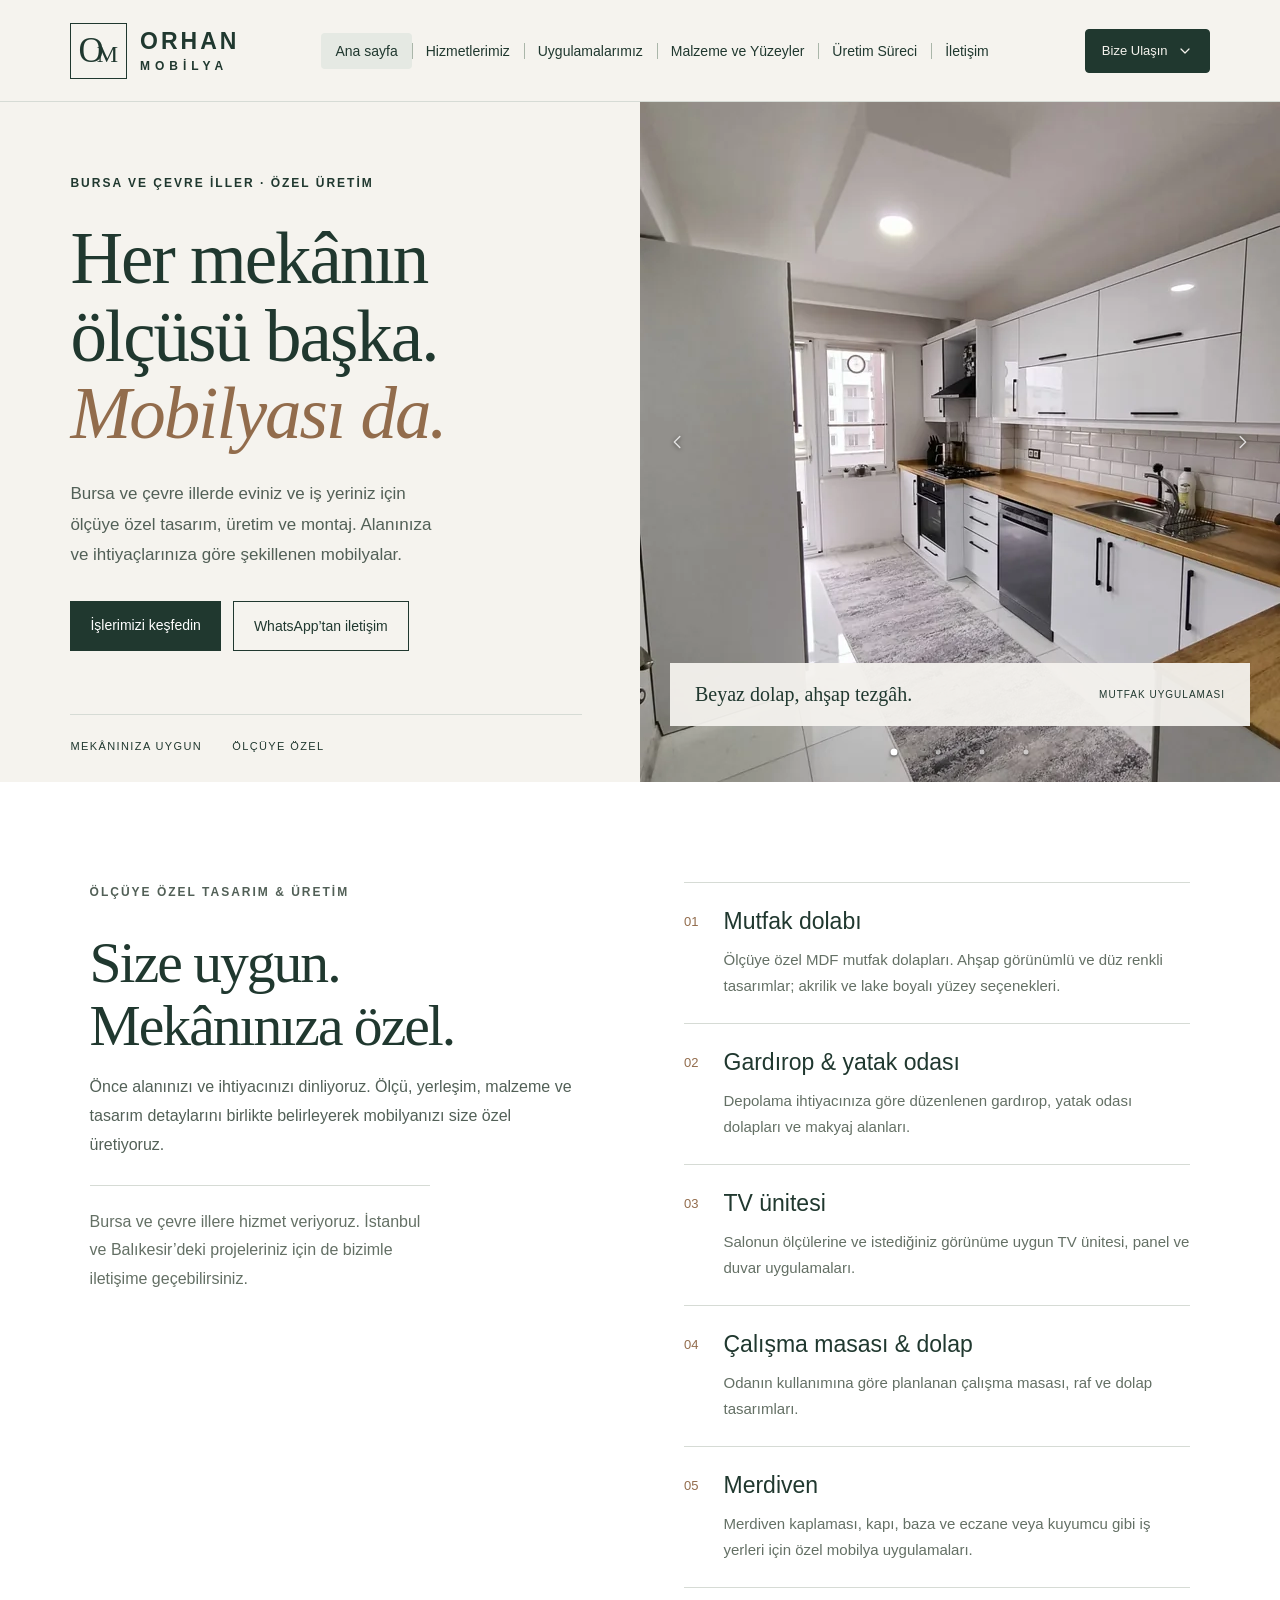
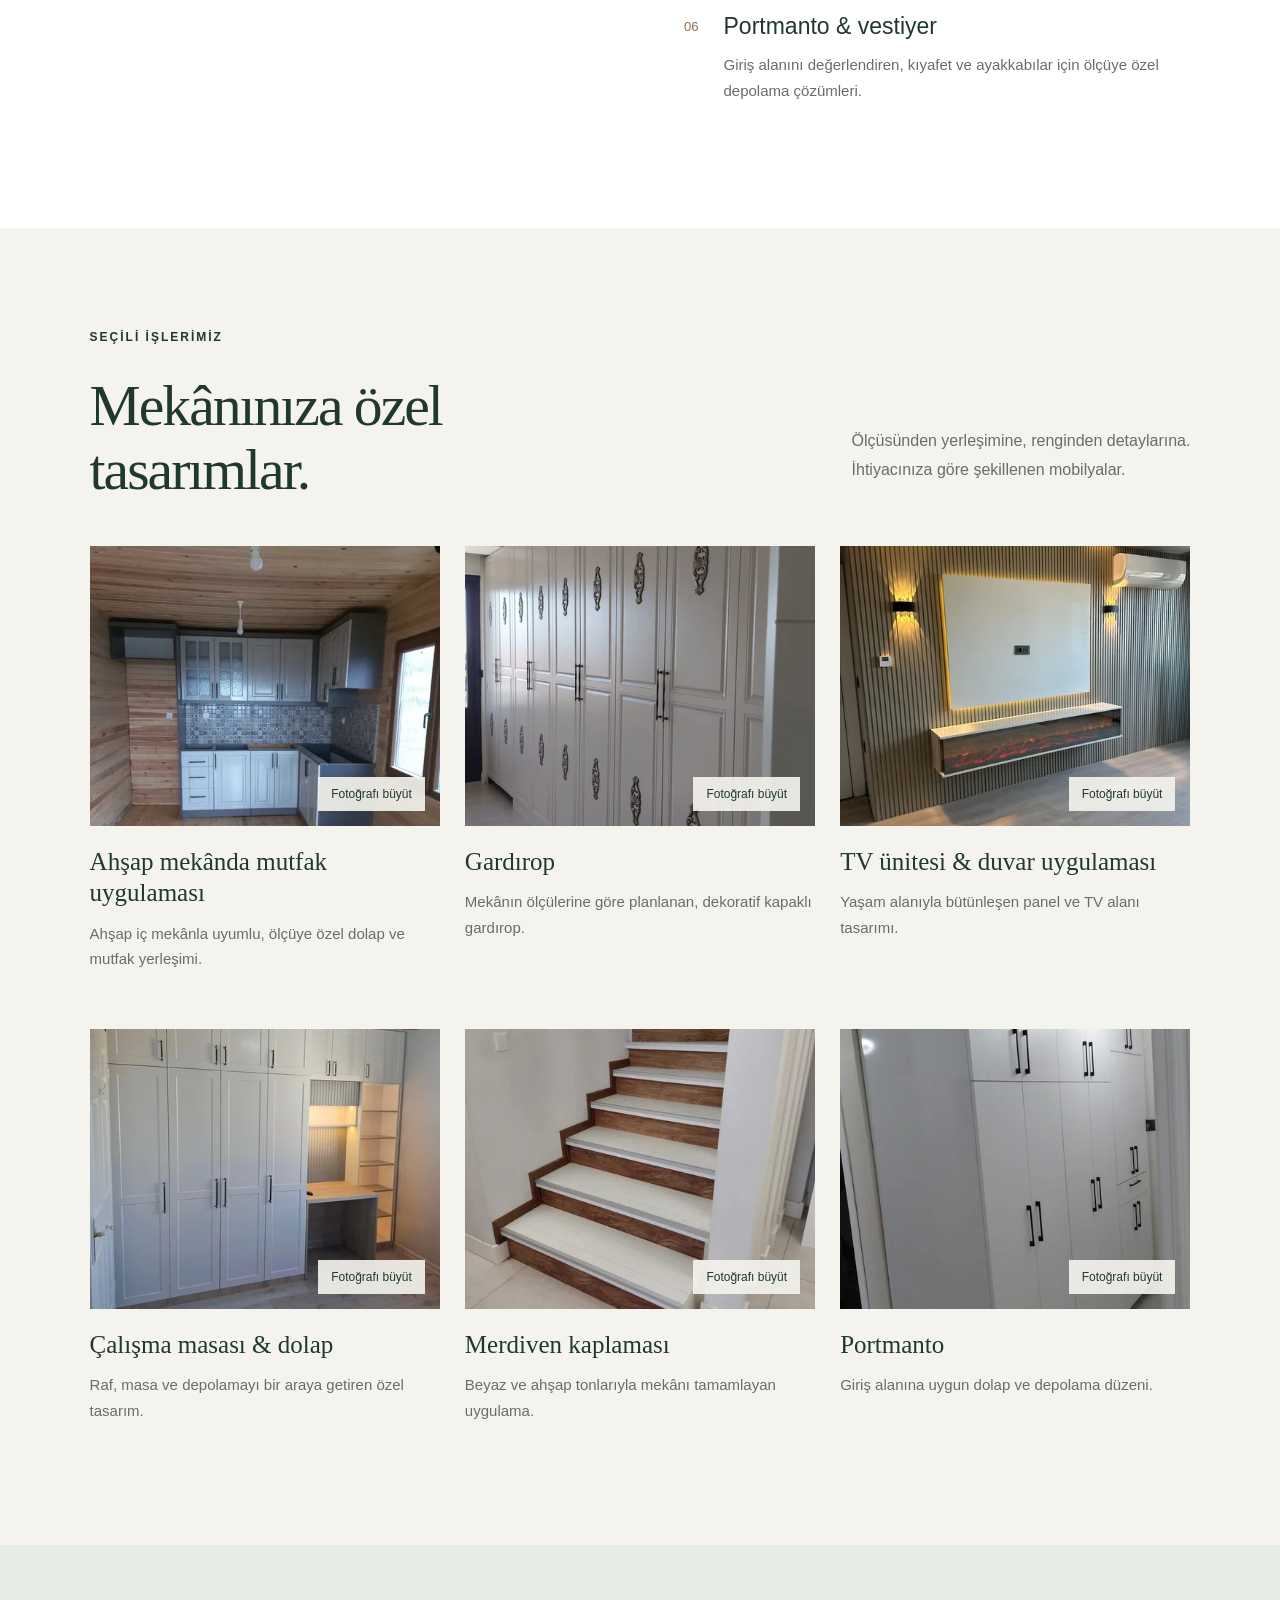
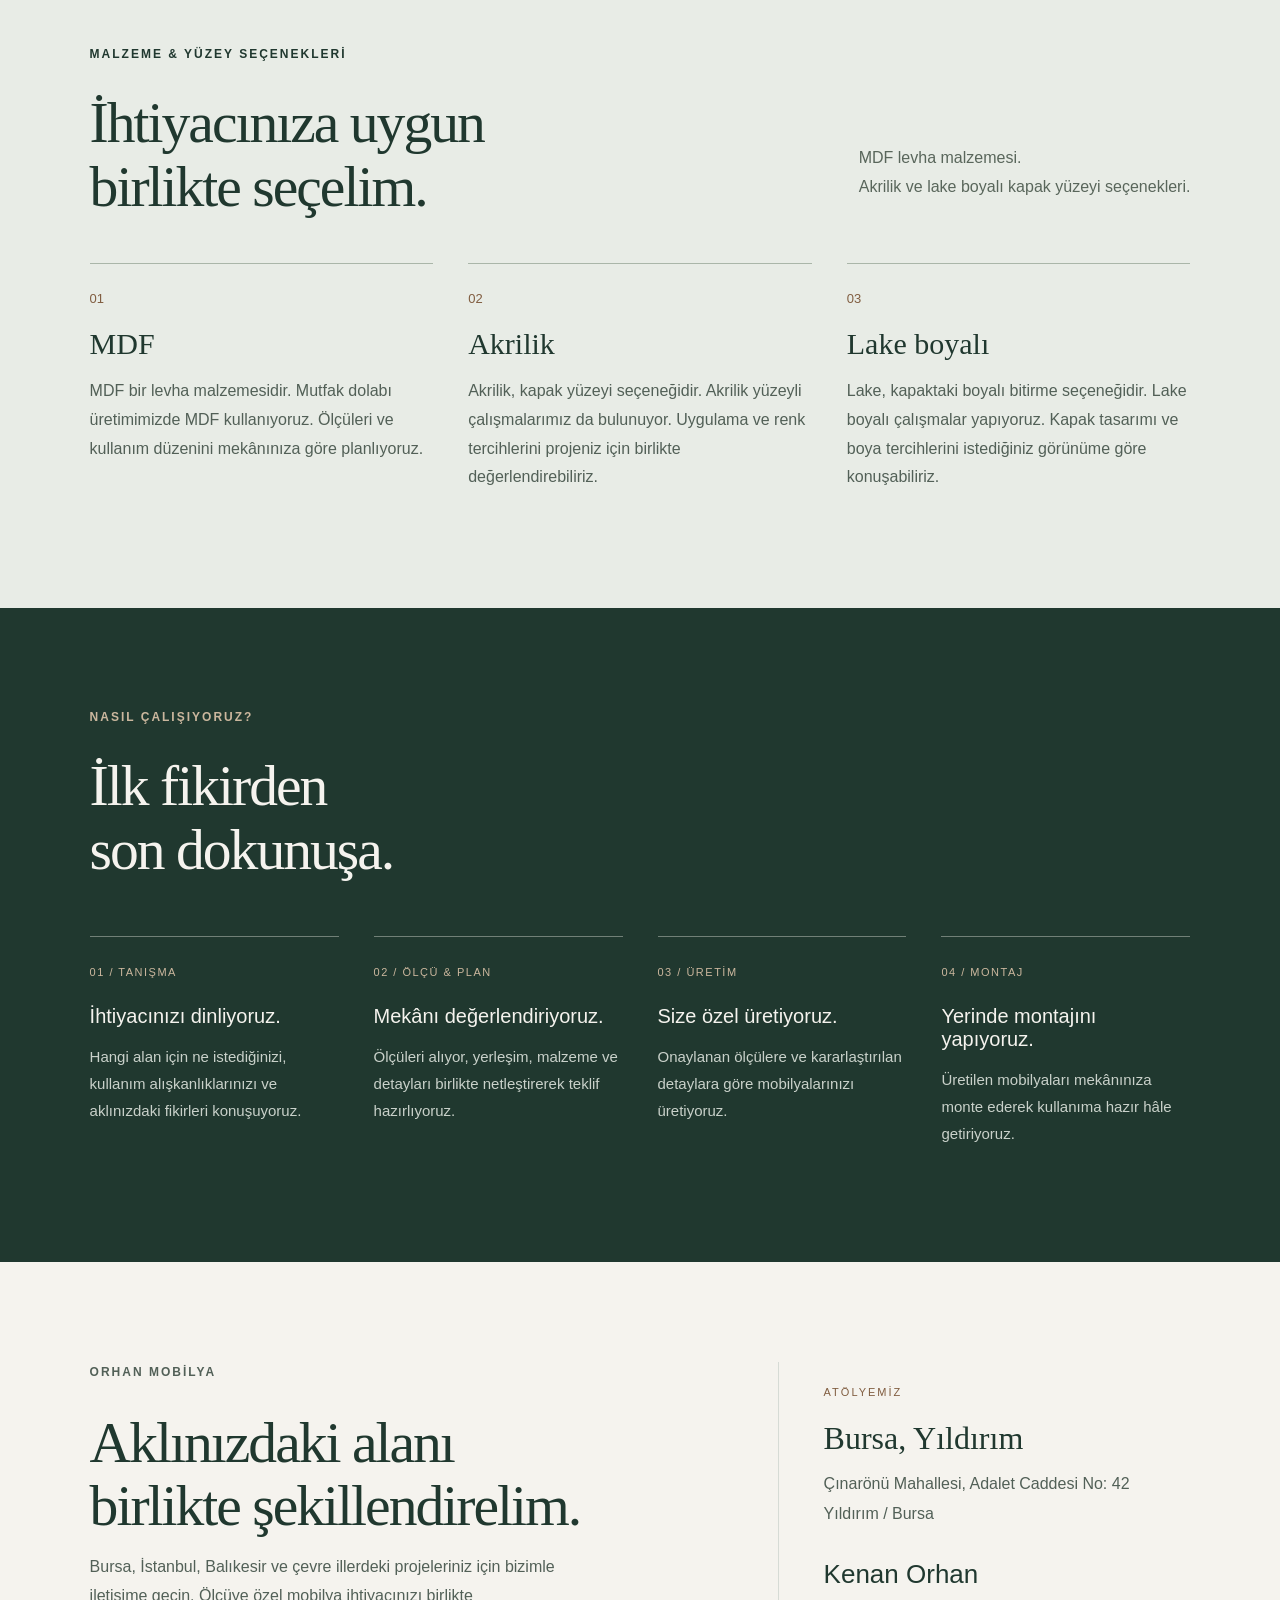
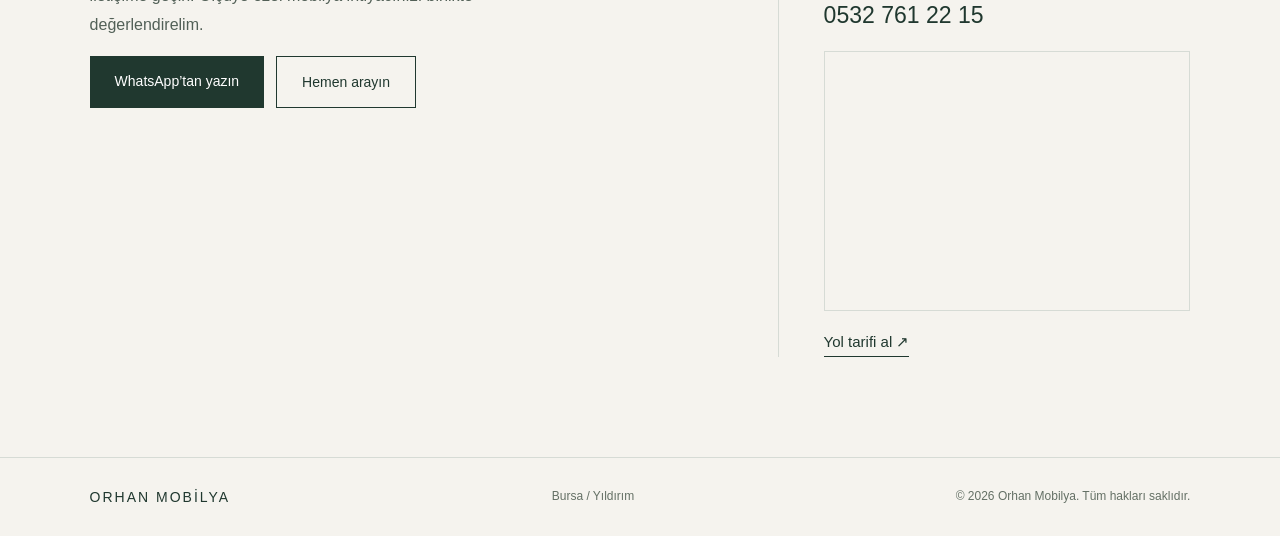
==== commit 8430a077: "Embed workshop Google Maps in contact sections" ====
--- a/index.html
+++ b/index.html
@@ -40,7 +40,7 @@
 <article class="project-card"><button class="project" data-photo="/assets/secilmis-portmanto.jpg" data-title="Portmanto"><div class="image-wrap"><picture><source type="image/webp" srcset="/assets/secilmis-portmanto-320.webp 320w, /assets/secilmis-portmanto-480.webp 480w, /assets/secilmis-portmanto-640.webp 640w, /assets/secilmis-portmanto-900.webp 900w, /assets/secilmis-portmanto-1011.webp 1011w" sizes="(max-width: 700px) 86vw, (max-width: 1100px) calc(43vw - 12.5px), calc(28.6667vw - 16.6667px)"><img width="1011" height="1600" decoding="async" loading="lazy" src="/assets/secilmis-portmanto.jpg" alt="Giriş alanına uygun dolap ve depolama düzeni."></picture><span>Fotoğrafı büyüt</span></div><div class="caption"><h3>Portmanto</h3><p>Giriş alanına uygun dolap ve depolama düzeni.</p></div></button></article></div></section>
 <section id="malzemeler" class="materials section"><div class="projects-head"><div><p class="eyebrow">MALZEME & YÜZEY SEÇENEKLERİ</p><h2>İhtiyacınıza uygun<br>birlikte seçelim.</h2></div><p>MDF levha malzemesi.<br>Akrilik ve lake boyalı kapak yüzeyi seçenekleri.</p></div><div class="material-grid"><article><span>01</span><h3>MDF</h3><p>MDF bir levha malzemesidir. Mutfak dolabı üretimimizde MDF kullanıyoruz. Ölçüleri ve kullanım düzenini mekânınıza göre planlıyoruz.</p></article><article><span>02</span><h3>Akrilik</h3><p>Akrilik, kapak yüzeyi seçeneğidir. Akrilik yüzeyli çalışmalarımız da bulunuyor. Uygulama ve renk tercihlerini projeniz için birlikte değerlendirebiliriz.</p></article><article><span>03</span><h3>Lake boyalı</h3><p>Lake, kapaktaki boyalı bitirme seçeneğidir. Lake boyalı çalışmalar yapıyoruz. Kapak tasarımı ve boya tercihlerini istediğiniz görünüme göre konuşabiliriz.</p></article></div></section>
 <section id="surec" class="process section"><p class="eyebrow">NASIL ÇALIŞIYORUZ?</p><h2>İlk fikirden<br>son dokunuşa.</h2><div class="steps"><article><span>01 / TANIŞMA</span><h3>İhtiyacınızı dinliyoruz.</h3><p>Hangi alan için ne istediğinizi, kullanım alışkanlıklarınızı ve aklınızdaki fikirleri konuşuyoruz.</p></article><article><span>02 / ÖLÇÜ & PLAN</span><h3>Mekânı değerlendiriyoruz.</h3><p>Ölçüleri alıyor, yerleşim, malzeme ve detayları birlikte netleştirerek teklif hazırlıyoruz.</p></article><article><span>03 / ÜRETİM</span><h3>Size özel üretiyoruz.</h3><p>Onaylanan ölçülere ve kararlaştırılan detaylara göre mobilyalarınızı üretiyoruz.</p></article><article><span>04 / MONTAJ</span><h3>Yerinde montajını yapıyoruz.</h3><p>Üretilen mobilyaları mekânınıza monte ederek kullanıma hazır hâle getiriyoruz.</p></article></div></section>
-<section id="iletisim" class="contact section"><div><p class="eyebrow">ORHAN MOBİLYA</p><h2>Aklınızdaki alanı<br>birlikte şekillendirelim.</h2><p>Bursa, İstanbul, Balıkesir ve çevre illerdeki projeleriniz için bizimle iletişime geçin. Ölçüye özel mobilya ihtiyacınızı birlikte değerlendirelim.</p><div class="contact-actions"><a class="button dark" href="https://wa.me/905327612215" target="_blank" rel="noopener noreferrer">WhatsApp’tan yazın</a><a class="button outline" href="tel:+905327612215">Hemen arayın</a></div></div><aside><span class="location-label">ATÖLYEMİZ</span><h3>Bursa, Yıldırım</h3><address>Çınarönü Mahallesi, Adalet Caddesi No: 42<br>Yıldırım / Bursa</address><a class="phone-link" href="tel:+905327612215"><span class="contact-name">Kenan Orhan</span>0532 761 22 15</a><a class="map-link" href="https://www.google.com/maps/search/?api=1&amp;query=Orhan%20Mobilya%2C%20%C3%87%C4%B1nar%C3%B6n%C3%BC%20Mahallesi%2C%20Adalet%20Caddesi%20No%3A%2042%2C%20Y%C4%B1ld%C4%B1r%C4%B1m%2C%20Bursa" target="_blank" rel="noopener noreferrer">Haritada konumu aç</a></aside></section></main>
+<section id="iletisim" class="contact section"><div><p class="eyebrow">ORHAN MOBİLYA</p><h2>Aklınızdaki alanı<br>birlikte şekillendirelim.</h2><p>Bursa, İstanbul, Balıkesir ve çevre illerdeki projeleriniz için bizimle iletişime geçin. Ölçüye özel mobilya ihtiyacınızı birlikte değerlendirelim.</p><div class="contact-actions"><a class="button dark" href="https://wa.me/905327612215" target="_blank" rel="noopener noreferrer">WhatsApp’tan yazın</a><a class="button outline" href="tel:+905327612215">Hemen arayın</a></div></div><aside><span class="location-label">ATÖLYEMİZ</span><h3>Bursa, Yıldırım</h3><address>Çınarönü Mahallesi, Adalet Caddesi No: 42<br>Yıldırım / Bursa</address><a class="phone-link" href="tel:+905327612215"><span class="contact-name">Kenan Orhan</span>0532 761 22 15</a><iframe class="contact-map" src="https://www.google.com/maps/embed?pb=!1m18!1m12!1m3!1d226.4964530620636!2d29.136665679718632!3d40.20103456639237!2m3!1f0!2f0!3f0!3m2!1i1024!2i768!4f13.1!3m3!1m2!1s0x14ca3ed48d4d5ecf%3A0x4e1b15c6994186bf!2sOrhan%20mobilya!5e0!3m2!1str!2str!4v1792060296318!5m2!1str!2str" width="600" height="260" title="Orhan Mobilya atölyesinin Google Haritalar konumu" allowfullscreen loading="lazy" referrerpolicy="strict-origin-when-cross-origin"></iframe><a class="map-link" href="https://www.google.com/maps/search/?api=1&amp;query=Orhan%20Mobilya%2C%20%C3%87%C4%B1nar%C3%B6n%C3%BC%20Mahallesi%2C%20Adalet%20Caddesi%20No%3A%2042%2C%20Y%C4%B1ld%C4%B1r%C4%B1m%2C%20Bursa" target="_blank" rel="noopener noreferrer">Yol tarifi al ↗</a></aside></section></main>
 <footer><a class="footer-brand" href="/">ORHAN MOBİLYA</a><span>Bursa / Yıldırım</span><span class="copyright">© 2026 Orhan Mobilya. Tüm hakları saklıdır.</span></footer>
 
 <dialog id="photo-dialog" aria-labelledby="photo-title"><button class="close" aria-label="Fotoğrafı kapat">×</button><img id="large-photo" decoding="async" alt=""><h2 id="photo-title"></h2></dialog>
--- a/style.css
+++ b/style.css
@@ -149,3 +149,7 @@
  .real-gallery .caption p{font-size:15px}
  dialog img{max-height:70dvh}
 }
+
+/* Workshop location: reserve space before the lazy-loaded map arrives. */
+.contact-map{display:block;width:100%;max-width:100%;height:260px;margin-top:22px;border:1px solid var(--line)}
+@media(max-width:700px){.contact-map{height:220px}}
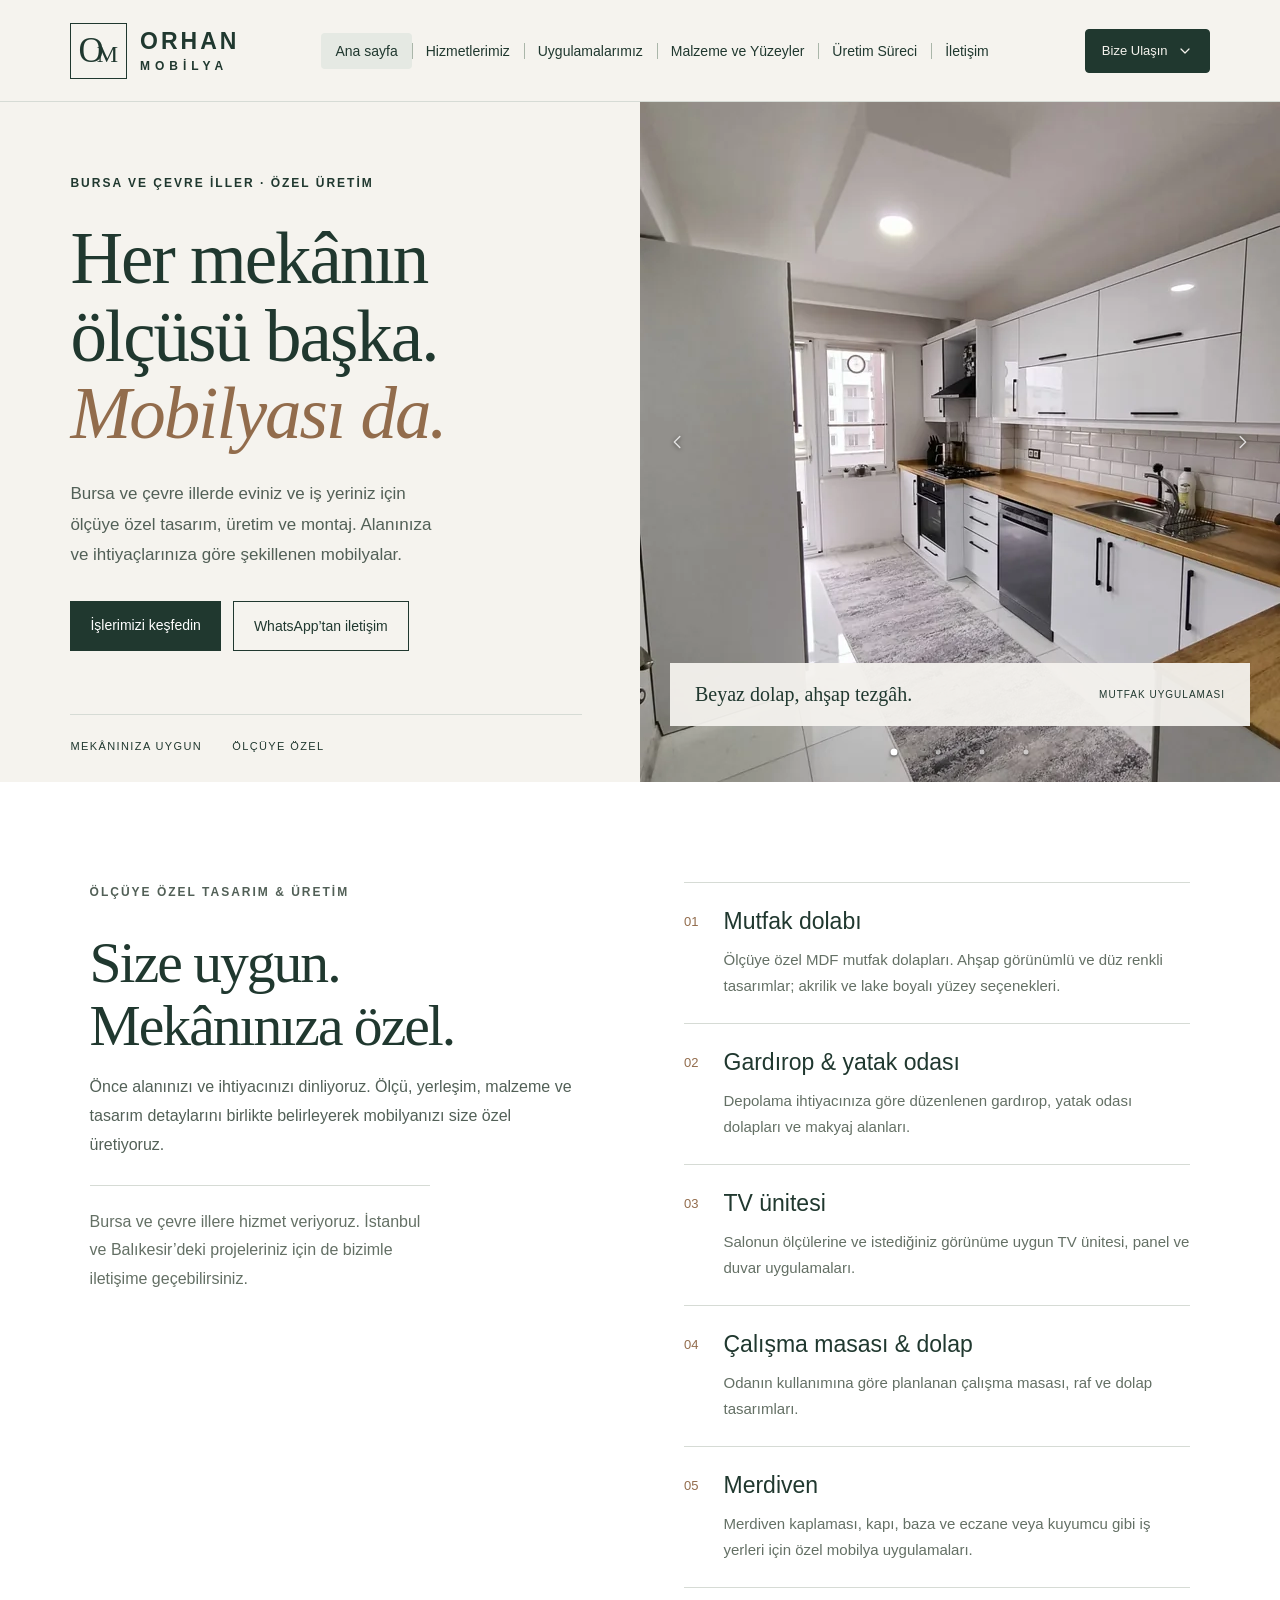
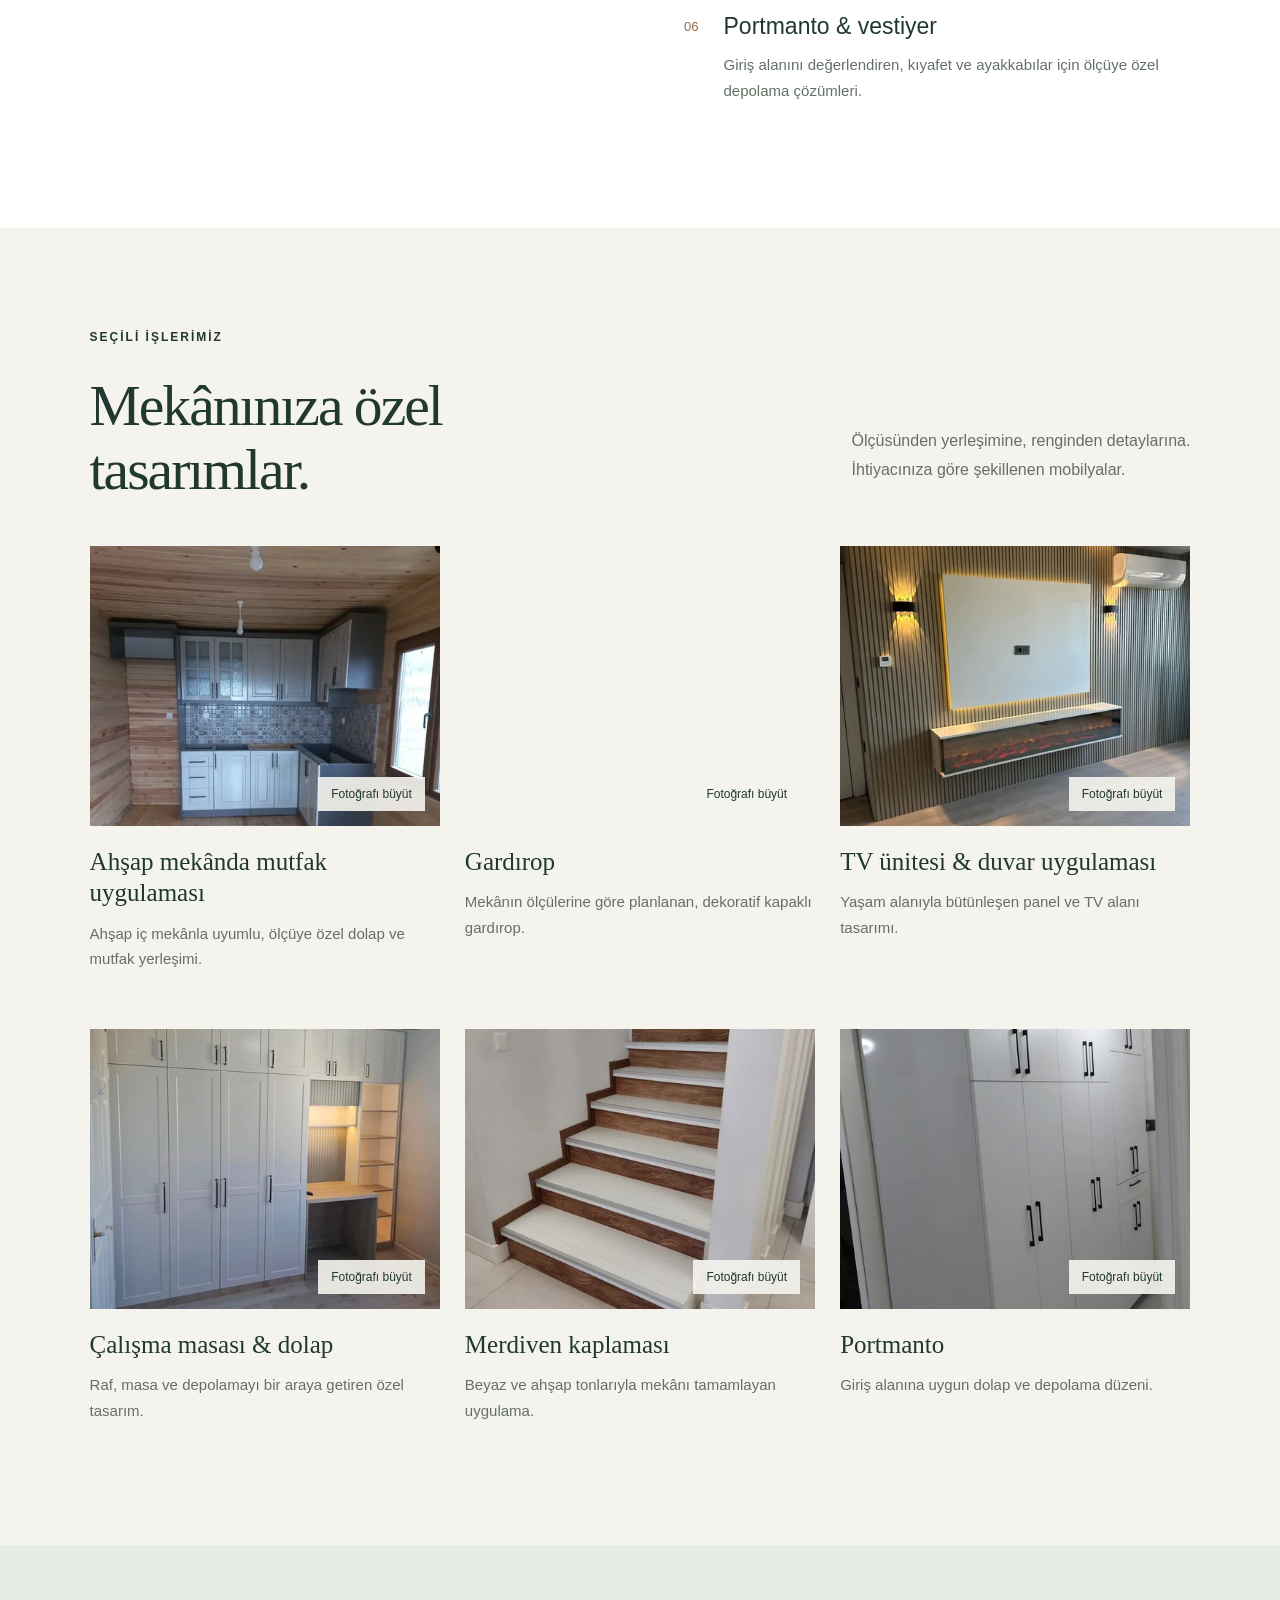
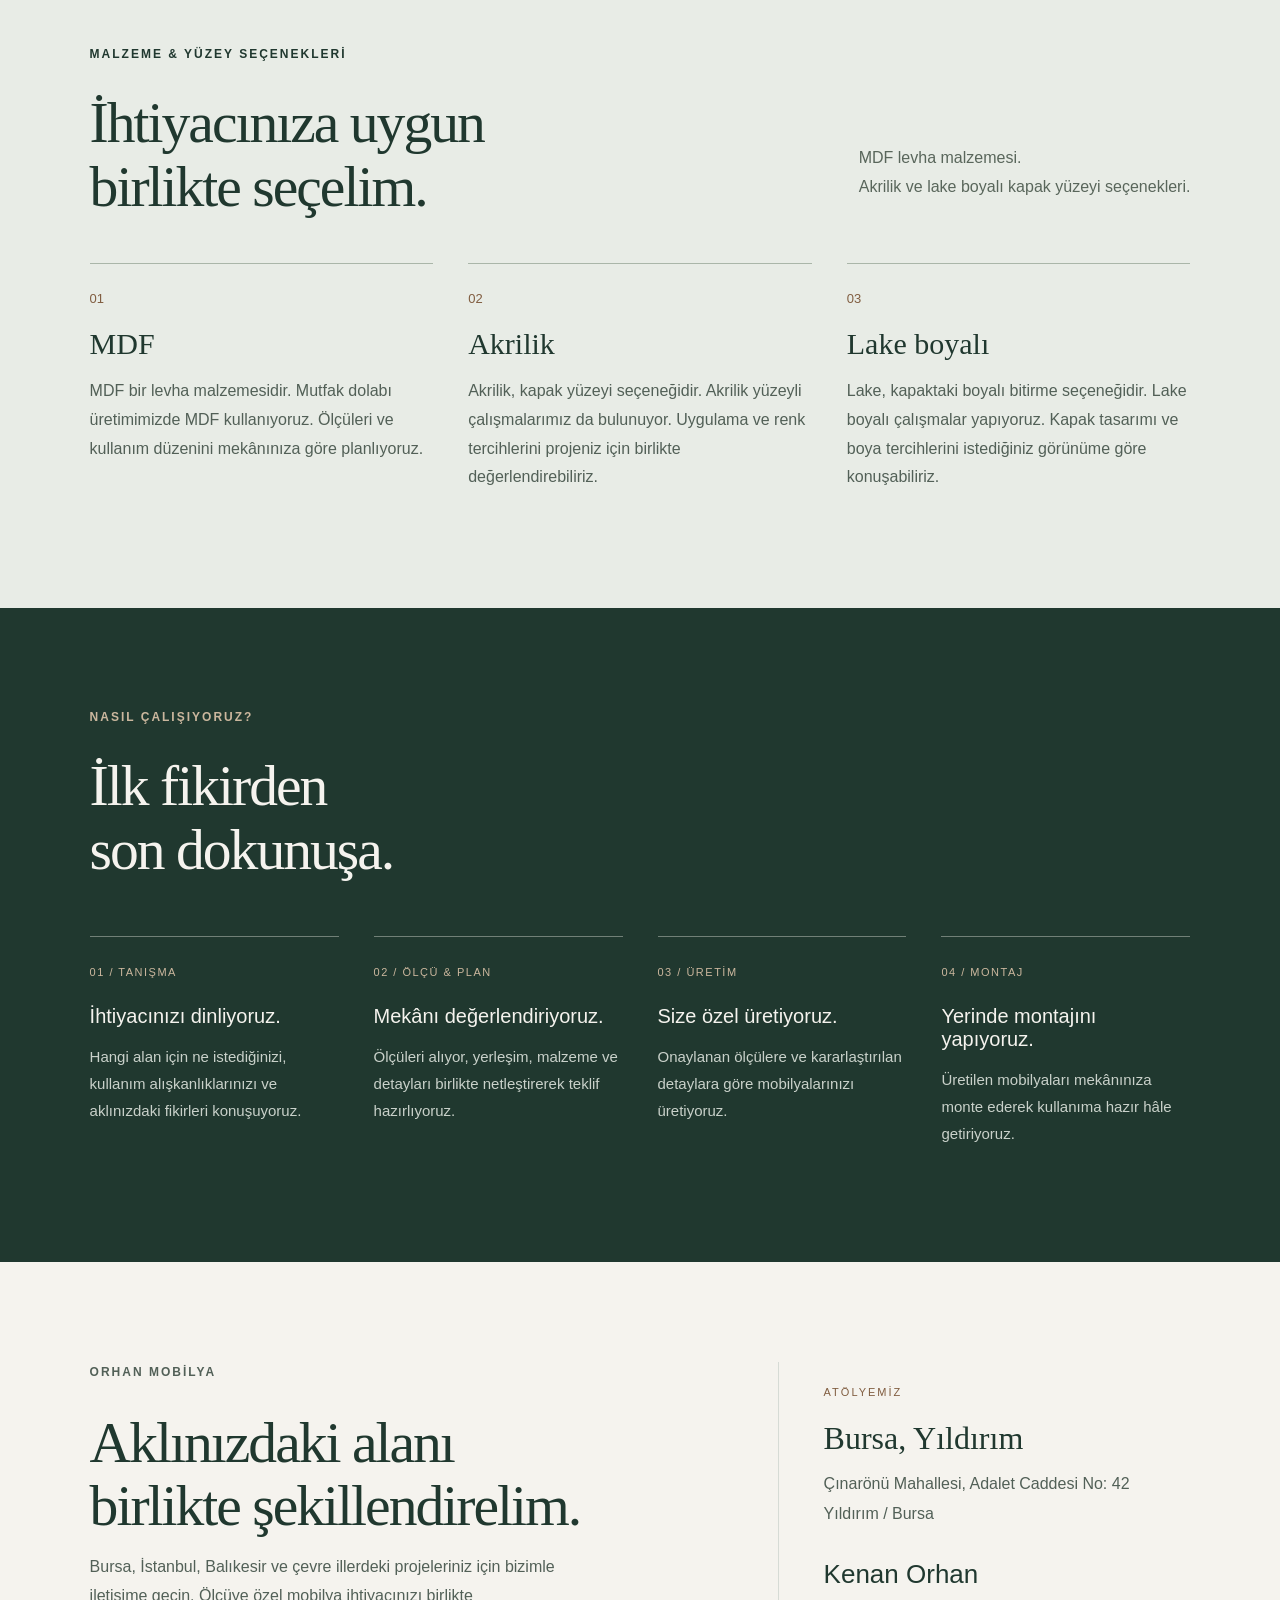
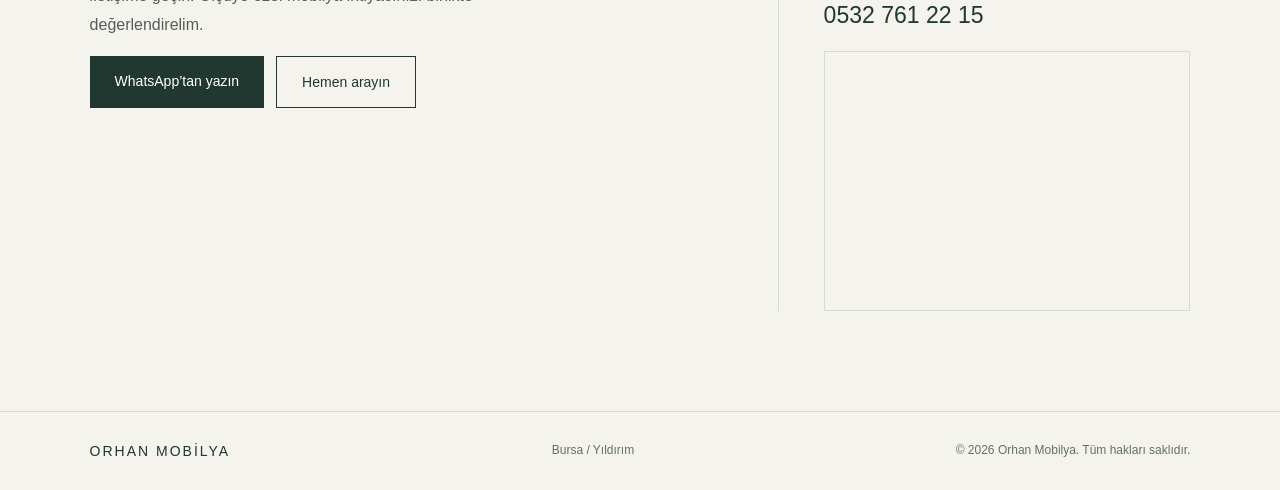
==== commit b3180e04: "Simplify contact links and add navbar contact icons" ====
--- a/index.html
+++ b/index.html
@@ -18,7 +18,7 @@
 <body>
 <a class="skip-link" href="#main-content">İçeriğe geç</a>
 <header><a class="brand" href="/" aria-current="page" aria-label="Orhan Mobilya ana sayfa"><span class="brand-mark">O<span>M</span></span><span>ORHAN<small>MOBİLYA</small></span></a><button class="menu-toggle" type="button" aria-controls="menu-panel" aria-expanded="false" aria-label="Menüyü aç"><svg width="22" height="22" viewBox="0 0 24 24" fill="none" stroke="currentColor" stroke-width="1.6" stroke-linecap="round" aria-hidden="true"><path d="M4 6h16M4 12h16M4 18h16"/></svg></button><div id="menu-panel"><nav id="main-menu" aria-label="Ana menü"><a href="/" aria-current="page">Ana sayfa</a><a href="/hizmetler/">Hizmetlerimiz</a><a href="/uygulamalar/">Uygulamalarımız</a><a href="/malzemeler/">Malzeme ve Yüzeyler</a><a href="/uretim-sureci/">Üretim Süreci</a><a href="/iletisim/">İletişim</a></nav>
-<details class="header-reach"><summary class="header-contact">Bize Ulaşın<svg width="16" height="16" viewBox="0 0 24 24" fill="none" stroke="currentColor" stroke-width="1.8" stroke-linecap="round" stroke-linejoin="round" aria-hidden="true"><path d="m6 9 6 6 6-6"/></svg></summary><div class="reach-options"><a href="tel:+905327612215"><span>Telefon ile arayın</span><strong>0532 761 22 15</strong></a><a href="https://wa.me/905327612215" target="_blank" rel="noopener noreferrer"><span>WhatsApp’tan yazın</span><small>Mesaj gönderin ↗</small></a></div></details></div></header>
+<details class="header-reach"><summary class="header-contact">Bize Ulaşın<svg width="16" height="16" viewBox="0 0 24 24" fill="none" stroke="currentColor" stroke-width="1.8" stroke-linecap="round" stroke-linejoin="round" aria-hidden="true"><path d="m6 9 6 6 6-6"/></svg></summary><div class="reach-options"><a href="tel:+905327612215"><span>Telefon ile arayın</span><strong class="reach-line"><svg class="reach-icon" width="16" height="16" viewBox="0 0 24 24" fill="none" stroke="currentColor" stroke-width="1.7" stroke-linecap="round" stroke-linejoin="round" aria-hidden="true" focusable="false"><path d="M22 16.9v3a2 2 0 0 1-2.2 2A19.8 19.8 0 0 1 3.1 5.2 2 2 0 0 1 5.1 3h3a2 2 0 0 1 2 1.7c.1 1 .4 2 .7 2.9a2 2 0 0 1-.5 2.1L9 11a16 16 0 0 0 6 6l1.3-1.3a2 2 0 0 1 2.1-.5c.9.3 1.9.6 2.9.7A2 2 0 0 1 22 16.9Z"/></svg>0532 761 22 15</strong></a><a href="https://wa.me/905327612215" target="_blank" rel="noopener noreferrer"><span class="reach-line"><svg class="reach-icon" width="16" height="16" viewBox="0 0 24 24" fill="none" stroke="currentColor" stroke-width="1.7" stroke-linecap="round" stroke-linejoin="round" aria-hidden="true" focusable="false"><path d="M20.5 11.7a8.5 8.5 0 0 1-12.6 7.5L3 20.5l1.3-4.8a8.5 8.5 0 1 1 16.2-4Z"/><path d="m8 7 1.5 3-1 1c1 2 2 3 4 4l1-1 3 1.5c-.5 2-2 2.5-3.5 2-3.5-1-6-3.5-7-7C5.5 9 6 7.5 8 7Z"/></svg>WhatsApp’tan yazın</span><small>Mesaj gönderin</small></a></div></details></div></header>
 <main id="main-content"><section class="hero"><div class="hero-copy"><p class="eyebrow">BURSA VE ÇEVRE İLLER · ÖZEL ÜRETİM</p><h1>Her mekânın<br>ölçüsü başka.<br><em>Mobilyası da.</em></h1><p class="intro">Bursa ve çevre illerde eviniz ve iş yeriniz için ölçüye özel tasarım, üretim ve montaj. Alanınıza ve ihtiyaçlarınıza göre şekillenen mobilyalar.</p><div class="hero-actions"><a class="button dark" href="/uygulamalar/">İşlerimizi keşfedin</a><a class="button outline" href="https://wa.me/905327612215" target="_blank" rel="noopener noreferrer">WhatsApp’tan iletişim</a></div><div class="hero-bottom"><span>MEKÂNINIZA UYGUN</span><span>ÖLÇÜYE ÖZEL</span></div></div><div class="hero-gallery" role="region" aria-roledescription="galeri" aria-label="Gerçek proje fotoğrafları">
 <div class="hero-track" id="hero-track" tabindex="0" aria-label="Proje fotoğrafları; sağ ve sol ok tuşlarıyla gezinin"><figure class="hero-slide" role="group" aria-roledescription="slayt" aria-label="1 / 4: Mutfak uygulaması"><picture><source type="image/webp" srcset="/assets/mutfak-beyaz-ahsap-tezgah-320.webp 320w, /assets/mutfak-beyaz-ahsap-tezgah-480.webp 480w, /assets/mutfak-beyaz-ahsap-tezgah-640.webp 640w, /assets/mutfak-beyaz-ahsap-tezgah-900.webp 900w, /assets/mutfak-beyaz-ahsap-tezgah-1200.webp 1200w" sizes="(max-width: 700px) 100vw, 50vw"><img src="/assets/mutfak-beyaz-ahsap-tezgah.jpg" width="1200" height="1600" loading="eager" decoding="async" fetchpriority="high" alt="Beyaz kapaklı, siyah kulplu ve ahşap tezgâhlı mutfak dolapları"></picture><figcaption><span>Beyaz dolap, ahşap tezgâh.</span><small>Mutfak uygulaması</small></figcaption></figure>
 <figure class="hero-slide" role="group" aria-roledescription="slayt" aria-label="2 / 4: Gardırop uygulaması"><picture><source type="image/webp" srcset="/assets/secilmis-gardirop-320.webp 320w, /assets/secilmis-gardirop-480.webp 480w, /assets/secilmis-gardirop-640.webp 640w, /assets/secilmis-gardirop-900.webp 900w" sizes="(max-width: 700px) 100vw, 50vw"><img src="/assets/secilmis-gardirop.jpg" width="900" height="1600" loading="lazy" decoding="async" alt="Dekoratif kapaklı, ölçüye özel gardırop"></picture><figcaption><span>Mekâna göre planlanan gardırop.</span><small>Gardırop uygulaması</small></figcaption></figure>
@@ -40,7 +40,7 @@
 <article class="project-card"><button class="project" data-photo="/assets/secilmis-portmanto.jpg" data-title="Portmanto"><div class="image-wrap"><picture><source type="image/webp" srcset="/assets/secilmis-portmanto-320.webp 320w, /assets/secilmis-portmanto-480.webp 480w, /assets/secilmis-portmanto-640.webp 640w, /assets/secilmis-portmanto-900.webp 900w, /assets/secilmis-portmanto-1011.webp 1011w" sizes="(max-width: 700px) 86vw, (max-width: 1100px) calc(43vw - 12.5px), calc(28.6667vw - 16.6667px)"><img width="1011" height="1600" decoding="async" loading="lazy" src="/assets/secilmis-portmanto.jpg" alt="Giriş alanına uygun dolap ve depolama düzeni."></picture><span>Fotoğrafı büyüt</span></div><div class="caption"><h3>Portmanto</h3><p>Giriş alanına uygun dolap ve depolama düzeni.</p></div></button></article></div></section>
 <section id="malzemeler" class="materials section"><div class="projects-head"><div><p class="eyebrow">MALZEME & YÜZEY SEÇENEKLERİ</p><h2>İhtiyacınıza uygun<br>birlikte seçelim.</h2></div><p>MDF levha malzemesi.<br>Akrilik ve lake boyalı kapak yüzeyi seçenekleri.</p></div><div class="material-grid"><article><span>01</span><h3>MDF</h3><p>MDF bir levha malzemesidir. Mutfak dolabı üretimimizde MDF kullanıyoruz. Ölçüleri ve kullanım düzenini mekânınıza göre planlıyoruz.</p></article><article><span>02</span><h3>Akrilik</h3><p>Akrilik, kapak yüzeyi seçeneğidir. Akrilik yüzeyli çalışmalarımız da bulunuyor. Uygulama ve renk tercihlerini projeniz için birlikte değerlendirebiliriz.</p></article><article><span>03</span><h3>Lake boyalı</h3><p>Lake, kapaktaki boyalı bitirme seçeneğidir. Lake boyalı çalışmalar yapıyoruz. Kapak tasarımı ve boya tercihlerini istediğiniz görünüme göre konuşabiliriz.</p></article></div></section>
 <section id="surec" class="process section"><p class="eyebrow">NASIL ÇALIŞIYORUZ?</p><h2>İlk fikirden<br>son dokunuşa.</h2><div class="steps"><article><span>01 / TANIŞMA</span><h3>İhtiyacınızı dinliyoruz.</h3><p>Hangi alan için ne istediğinizi, kullanım alışkanlıklarınızı ve aklınızdaki fikirleri konuşuyoruz.</p></article><article><span>02 / ÖLÇÜ & PLAN</span><h3>Mekânı değerlendiriyoruz.</h3><p>Ölçüleri alıyor, yerleşim, malzeme ve detayları birlikte netleştirerek teklif hazırlıyoruz.</p></article><article><span>03 / ÜRETİM</span><h3>Size özel üretiyoruz.</h3><p>Onaylanan ölçülere ve kararlaştırılan detaylara göre mobilyalarınızı üretiyoruz.</p></article><article><span>04 / MONTAJ</span><h3>Yerinde montajını yapıyoruz.</h3><p>Üretilen mobilyaları mekânınıza monte ederek kullanıma hazır hâle getiriyoruz.</p></article></div></section>
-<section id="iletisim" class="contact section"><div><p class="eyebrow">ORHAN MOBİLYA</p><h2>Aklınızdaki alanı<br>birlikte şekillendirelim.</h2><p>Bursa, İstanbul, Balıkesir ve çevre illerdeki projeleriniz için bizimle iletişime geçin. Ölçüye özel mobilya ihtiyacınızı birlikte değerlendirelim.</p><div class="contact-actions"><a class="button dark" href="https://wa.me/905327612215" target="_blank" rel="noopener noreferrer">WhatsApp’tan yazın</a><a class="button outline" href="tel:+905327612215">Hemen arayın</a></div></div><aside><span class="location-label">ATÖLYEMİZ</span><h3>Bursa, Yıldırım</h3><address>Çınarönü Mahallesi, Adalet Caddesi No: 42<br>Yıldırım / Bursa</address><a class="phone-link" href="tel:+905327612215"><span class="contact-name">Kenan Orhan</span>0532 761 22 15</a><iframe class="contact-map" src="https://www.google.com/maps/embed?pb=!1m18!1m12!1m3!1d226.4964530620636!2d29.136665679718632!3d40.20103456639237!2m3!1f0!2f0!3f0!3m2!1i1024!2i768!4f13.1!3m3!1m2!1s0x14ca3ed48d4d5ecf%3A0x4e1b15c6994186bf!2sOrhan%20mobilya!5e0!3m2!1str!2str!4v1792060296318!5m2!1str!2str" width="600" height="260" title="Orhan Mobilya atölyesinin Google Haritalar konumu" allowfullscreen loading="lazy" referrerpolicy="strict-origin-when-cross-origin"></iframe><a class="map-link" href="https://www.google.com/maps/search/?api=1&amp;query=Orhan%20Mobilya%2C%20%C3%87%C4%B1nar%C3%B6n%C3%BC%20Mahallesi%2C%20Adalet%20Caddesi%20No%3A%2042%2C%20Y%C4%B1ld%C4%B1r%C4%B1m%2C%20Bursa" target="_blank" rel="noopener noreferrer">Yol tarifi al ↗</a></aside></section></main>
+<section id="iletisim" class="contact section"><div><p class="eyebrow">ORHAN MOBİLYA</p><h2>Aklınızdaki alanı<br>birlikte şekillendirelim.</h2><p>Bursa, İstanbul, Balıkesir ve çevre illerdeki projeleriniz için bizimle iletişime geçin. Ölçüye özel mobilya ihtiyacınızı birlikte değerlendirelim.</p><div class="contact-actions"><a class="button dark" href="https://wa.me/905327612215" target="_blank" rel="noopener noreferrer">WhatsApp’tan yazın</a><a class="button outline" href="tel:+905327612215">Hemen arayın</a></div></div><aside><span class="location-label">ATÖLYEMİZ</span><h3>Bursa, Yıldırım</h3><address>Çınarönü Mahallesi, Adalet Caddesi No: 42<br>Yıldırım / Bursa</address><a class="phone-link" href="tel:+905327612215"><span class="contact-name">Kenan Orhan</span>0532 761 22 15</a><iframe class="contact-map" src="https://www.google.com/maps/embed?pb=!1m18!1m12!1m3!1d226.4964530620636!2d29.136665679718632!3d40.20103456639237!2m3!1f0!2f0!3f0!3m2!1i1024!2i768!4f13.1!3m3!1m2!1s0x14ca3ed48d4d5ecf%3A0x4e1b15c6994186bf!2sOrhan%20mobilya!5e0!3m2!1str!2str!4v1792060296318!5m2!1str!2str" width="600" height="260" title="Orhan Mobilya atölyesinin Google Haritalar konumu" allowfullscreen loading="lazy" referrerpolicy="strict-origin-when-cross-origin"></iframe></aside></section></main>
 <footer><a class="footer-brand" href="/">ORHAN MOBİLYA</a><span>Bursa / Yıldırım</span><span class="copyright">© 2026 Orhan Mobilya. Tüm hakları saklıdır.</span></footer>
 
 <dialog id="photo-dialog" aria-labelledby="photo-title"><button class="close" aria-label="Fotoğrafı kapat">×</button><img id="large-photo" decoding="async" alt=""><h2 id="photo-title"></h2></dialog>
--- a/style.css
+++ b/style.css
@@ -1,7 +1,7 @@
 :root{--ink:#20382f;--paper:#f5f3ee;--copper:#926c4c;--line:#d6dbd5}*{box-sizing:border-box}html{scroll-behavior:smooth;scroll-padding-top:95px}body{margin:0;background:var(--paper);color:var(--ink);font-family:Arial,Helvetica,sans-serif;font-size:16px}a{color:inherit;text-decoration:none}button{font:inherit}header{height:102px;padding:0 5.5%;display:flex;align-items:center;justify-content:space-between;border-bottom:1px solid var(--line);gap:24px}.brand{display:flex;align-items:center;gap:13px;letter-spacing:3px;font-weight:700;font-size:23px}.brand small{display:block;font-size:12px;letter-spacing:5px;margin-top:4px}.brand-mark{border:1px solid var(--ink);font-family:Georgia,serif;font-size:35px;letter-spacing:-7px;padding:7px 15px 7px 7px;font-weight:400}.brand-mark span{font-size:24px}nav{display:flex;gap:30px;font-size:14px}.header-contact{font-size:14px;border-bottom:1px solid var(--ink);padding-bottom:7px}.hero{display:grid;grid-template-columns:1fr 1fr;min-height:680px}.hero-copy{padding:72px 9% 30px 11%;display:flex;flex-direction:column;align-items:flex-start}.eyebrow{font-size:12px;letter-spacing:2px;line-height:1.6;font-weight:600;margin:0 0 27px}h1,h2{font-family:Georgia,'Times New Roman',serif;font-weight:400;margin:0;letter-spacing:-2px}h1{font-size:clamp(54px,5.7vw,86px);line-height:1.06}h1 em{font-weight:400;color:var(--copper)}.intro{font-size:17px;line-height:1.8;max-width:370px;margin:27px 0 30px;color:#526057}.button{display:inline-block;padding:17px 25px;font-size:14px}.dark{background:var(--ink);color:#fff}.button:hover{background:#355444}.hero-bottom{display:flex;gap:30px;border-top:1px solid var(--line);width:100%;margin-top:auto;padding-top:25px;font-size:11px;letter-spacing:1.4px}.hero-photo{position:relative;min-height:680px;overflow:hidden}.hero-photo img{width:100%;height:100%;position:absolute;object-fit:cover;object-position:center 47%}.photo-label{position:absolute;bottom:25px;left:30px;right:30px;background:#f5f3eef0;padding:20px 25px;display:flex;justify-content:space-between;gap:15px;align-items:center;font-family:Georgia,serif;font-size:20px}.photo-label small{font:10px Arial;letter-spacing:1px}.section{padding:100px 7%}h2{font-size:clamp(38px,4.5vw,60px);line-height:1.1}h3{font-weight:400;font-size:23px;margin:0 0 12px}.services{display:grid;grid-template-columns:1fr 1fr;gap:8%;background:#fff}.section-heading>p:last-child{max-width:340px;line-height:1.8;color:#647065;margin-top:25px}.service-list article{display:flex;gap:25px;padding:25px 0;border-top:1px solid var(--line)}.service-list article>span{color:var(--copper);font-size:13px;padding-top:6px}.service-list p{font-size:15px;line-height:1.7;color:#647065;margin:0}.projects-head{display:flex;justify-content:space-between;align-items:end;margin-bottom:45px}.projects-head>p{line-height:1.8;color:#647065}.gallery{display:grid;grid-template-columns:1.08fr 1fr;gap:35px}.project{padding:0;border:0;text-align:left;background:none;color:inherit;cursor:zoom-in;width:100%}.image-wrap{position:relative;overflow:hidden;height:270px}.image-wrap img{width:100%;height:100%;object-fit:cover;display:block;transition:transform .5s}.project:hover img{transform:scale(1.035)}.tall .image-wrap{height:680px}.image-wrap>span{position:absolute;right:15px;bottom:15px;padding:10px 13px;background:#f5f3eee8;font-size:12px}.caption{padding:20px 0 22px}.caption h3{font-family:Georgia,serif;font-size:25px}.caption p{font-size:14px;color:#647065;margin:0}.gallery-stack{display:grid;gap:12px}.process{background:var(--ink);color:#f5f3ee}.process .eyebrow{color:#cbb79e}.steps{display:grid;grid-template-columns:repeat(4,1fr);gap:35px;margin-top:55px}.steps article{border-top:1px solid #718077;padding-top:25px}.steps span{font-size:11px;letter-spacing:1.5px;color:#cbb79e}.steps h3{font-size:20px;margin:25px 0 13px}.steps p{font-size:15px;line-height:1.8;color:#c9d1ca}.contact{display:grid;grid-template-columns:1.4fr 1fr;gap:10%}.contact>div>p:last-child{line-height:1.8;color:#647065;margin-top:25px}.contact aside{border-left:1px solid var(--line);padding:20px 0 0 45px;align-self:center}.location-label{font-size:11px;letter-spacing:2px;color:var(--copper)}.contact h3{font:32px Georgia,serif;margin-top:20px}.contact aside p{line-height:1.8;color:#647065}.contact-note{font-size:14px;line-height:1.8;margin-top:25px;padding-top:22px;border-top:1px solid var(--line)}footer{padding:28px 7%;border-top:1px solid var(--line);display:flex;justify-content:space-between;gap:20px;font-size:12px;color:#647065}.footer-brand{letter-spacing:2px;color:var(--ink);font-size:14px}dialog{border:0;background:var(--paper);padding:25px;max-width:90vw;max-height:92vh}dialog::backdrop{background:#10251ded}dialog img{display:block;max-width:80vw;max-height:73vh;object-fit:contain}dialog h2{font-size:23px;letter-spacing:0;margin-top:20px}.close{position:absolute;right:30px;top:30px;width:40px;height:40px;background:var(--paper);border:0;font-size:30px;cursor:pointer}a:focus-visible,button:focus-visible{outline:3px solid #bd8351;outline-offset:5px}@media(max-width:1000px){header{padding:0 5%;height:90px}nav{gap:18px}.hero-copy{padding:55px 8%}.hero{min-height:610px}.hero-photo{min-height:610px}.photo-label{flex-direction:column;align-items:start}.steps{grid-template-columns:1fr 1fr}.tall .image-wrap{height:640px}}@media(max-width:700px){header{height:82px}.brand{font-size:18px}.brand small{font-size:10px}.brand-mark{font-size:28px}nav{display:none}.header-contact{font-size:12px}.hero{grid-template-columns:1fr}.hero-copy{padding:45px 7% 30px}.eyebrow{font-size:11px;margin-bottom:22px}h1{font-size:58px}.intro{font-size:16px;max-width:100%}.hero-bottom{margin-top:35px}.hero-photo{min-height:460px}.photo-label{left:20px;right:20px;bottom:20px;flex-direction:row;font-size:17px}.photo-label small{font-size:9px}.section{padding:65px 7%}.services{grid-template-columns:1fr;gap:30px}h2{font-size:43px}.projects-head{display:block}.projects-head>p{margin-top:22px}.gallery{grid-template-columns:1fr;gap:20px}.tall .image-wrap{height:500px}.image-wrap{height:280px}.steps{gap:25px;grid-template-columns:1fr}.steps h3{margin-top:17px}.contact{grid-template-columns:1fr;gap:30px}.contact aside{padding:25px 0 0;border-left:0;border-top:1px solid var(--line)}footer{flex-direction:column;gap:15px}dialog{padding:15px}dialog img{max-width:82vw}.close{top:20px;right:20px}}@media(prefers-reduced-motion:reduce){html{scroll-behavior:auto}*{transition:none!important}}
 
 /* Updated project gallery, materials and contact */
-.hero-actions,.contact-actions{display:flex;gap:12px;flex-wrap:wrap}.outline{border:1px solid var(--ink)}.outline:hover{background:#e5e9e3}.hero-actions .button{padding:16px 20px}.real-gallery{grid-template-columns:repeat(3,minmax(0,1fr));gap:35px 25px}.real-gallery .image-wrap{height:310px}.real-gallery .project{align-self:start}.real-gallery .caption p{line-height:1.7}.materials{background:#e8ece6}.material-grid{display:grid;grid-template-columns:repeat(3,1fr);gap:35px}.material-grid article{border-top:1px solid #aab6a9;padding-top:25px}.material-grid article>span{font-size:13px;color:var(--copper)}.material-grid h3{font-family:Georgia,serif;font-size:30px;margin-top:20px}.material-grid p{font-size:16px;line-height:1.8;color:#526057}.contact address{font-style:normal;font-size:16px;line-height:1.9;color:#526057}.phone-link{display:block;font-size:23px;margin-top:25px}.map-link{display:inline-block;margin-top:22px;padding-bottom:5px;border-bottom:1px solid var(--ink);font-size:15px}@media(max-width:1100px){nav{gap:17px}.header-contact{font-size:12px}.real-gallery{grid-template-columns:repeat(2,minmax(0,1fr))}}@media(max-width:700px){.real-gallery,.material-grid{grid-template-columns:1fr}.real-gallery .image-wrap{height:350px}.real-gallery{gap:25px}.material-grid{gap:25px}.hero-actions .button{font-size:14px}.contact-actions{gap:10px}.phone-link{font-size:22px}}
+.hero-actions,.contact-actions{display:flex;gap:12px;flex-wrap:wrap}.outline{border:1px solid var(--ink)}.outline:hover{background:#e5e9e3}.hero-actions .button{padding:16px 20px}.real-gallery{grid-template-columns:repeat(3,minmax(0,1fr));gap:35px 25px}.real-gallery .image-wrap{height:310px}.real-gallery .project{align-self:start}.real-gallery .caption p{line-height:1.7}.materials{background:#e8ece6}.material-grid{display:grid;grid-template-columns:repeat(3,1fr);gap:35px}.material-grid article{border-top:1px solid #aab6a9;padding-top:25px}.material-grid article>span{font-size:13px;color:var(--copper)}.material-grid h3{font-family:Georgia,serif;font-size:30px;margin-top:20px}.material-grid p{font-size:16px;line-height:1.8;color:#526057}.contact address{font-style:normal;font-size:16px;line-height:1.9;color:#526057}.phone-link{display:block;font-size:23px;margin-top:25px}@media(max-width:1100px){nav{gap:17px}.header-contact{font-size:12px}.real-gallery{grid-template-columns:repeat(2,minmax(0,1fr))}}@media(max-width:700px){.real-gallery,.material-grid{grid-template-columns:1fr}.real-gallery .image-wrap{height:350px}.real-gallery{gap:25px}.material-grid{gap:25px}.hero-actions .button{font-size:14px}.contact-actions{gap:10px}.phone-link{font-size:22px}}
 
 .service-region{border-top:1px solid var(--line);padding-top:22px}.real-gallery .image-wrap{height:360px}.real-gallery .project:nth-child(4) img{object-position:50% 62%}@media(max-width:700px){.real-gallery .image-wrap{height:380px}}
 
@@ -153,3 +153,6 @@
 /* Workshop location: reserve space before the lazy-loaded map arrives. */
 .contact-map{display:block;width:100%;max-width:100%;height:260px;margin-top:22px;border:1px solid var(--line)}
 @media(max-width:700px){.contact-map{height:220px}}
+
+.reach-options .reach-line{display:flex;align-items:center;gap:8px}
+.reach-icon{flex:0 0 16px;width:16px;height:16px}
